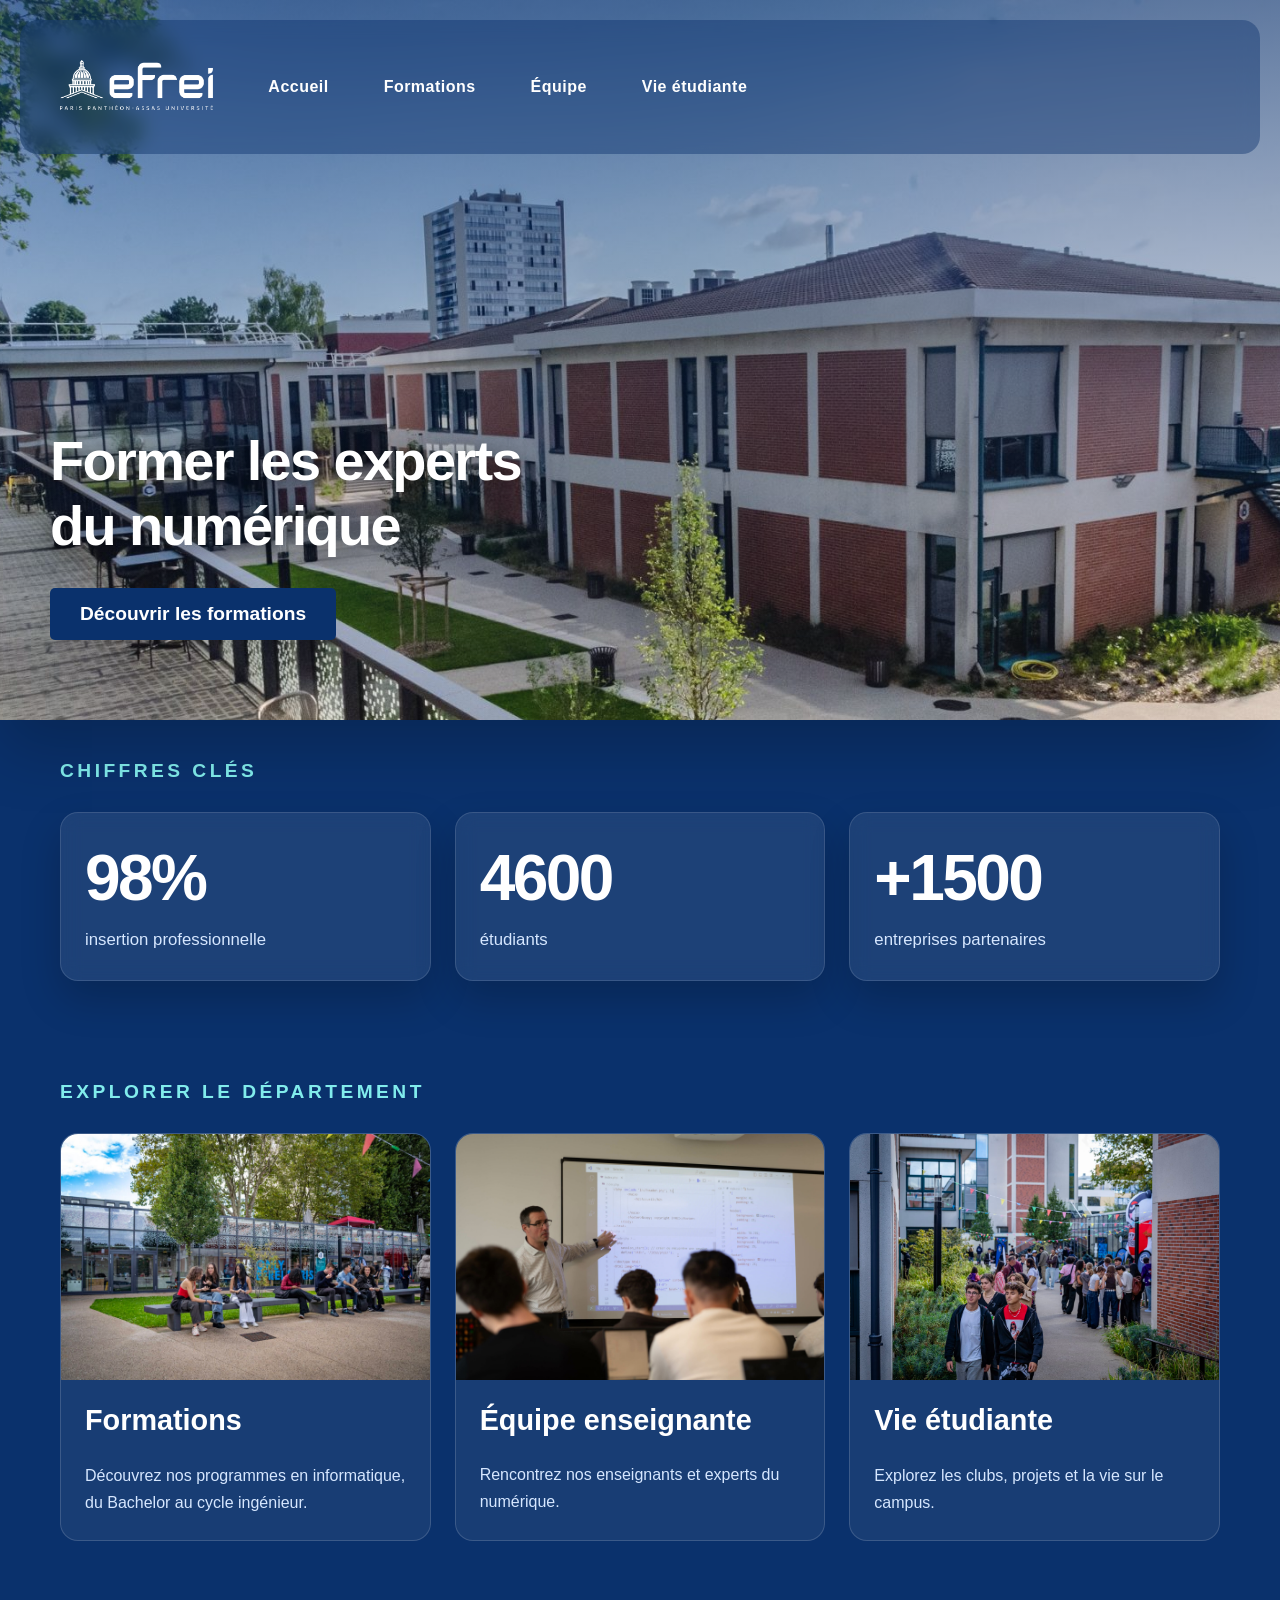
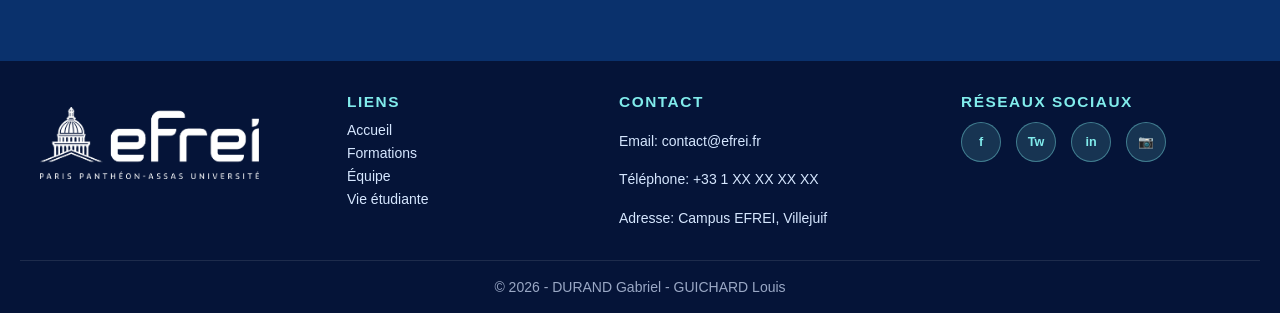
==== html/accueil.html @ b7d5bc5a "Update header" ====
<!DOCTYPE html>
<html lang="fr">
<head>
    <meta charset="UTF-8">
    <meta name="viewport" content="width=device-width, initial-scale=1.0">
    <title>Accueil</title>
    <link rel="stylesheet" href="../css/style.css">
</head>
<body class="accueil-page">
    <section class="hero-section">
        <header>
            <nav class="header-nav">
                <a class="logo-link" href="accueil.html">
                    <img src="../data/LOGO_EFREI-PRINT_EFREI-WEB.png" alt="Logo EFREI" class="logo">
                </a>
                <a href="accueil.html">Accueil</a>
                <a href="formations.html">Formations</a>
                <a href="equipe.html">Équipe</a>
                <a href="vie-etudiante.html">Vie étudiante</a>
            </nav>
        </header>

        <main>
            <h1>Former les experts du numérique</h1>
            <a href="formations.html" class="cta-button">Découvrir les formations</a>
        </main>
    </section>

    <section class="stats-section" id="chiffres-cles">
        <p class="section-subtitle">CHIFFRES CLÉS</p>
        <div class="stats-grid">
            <article class="stat-card">
                <h2>98%</h2>
                <p>insertion professionnelle</p>
            </article>
            <article class="stat-card">
                <h2>4600</h2>
                <p>étudiants</p>
            </article>
            <article class="stat-card">
                <h2>+1500</h2>
                <p>entreprises partenaires</p>
            </article>
        </div>
    </section>

    <section class="quick-section">
        <p class="section-subtitle">Explorer le département</p>
        <div class="quick-grid">
            <a class="quick-card" href="formations.html" data-overlay-text="Découvrir">
                <div class="quick-card-media">
                    <img src="../data/Efrei-formations.jpg" alt="Formations">
                </div>
                <div class="quick-card-overlay"></div>
                <div class="quick-card-content">
                    <h3>Formations</h3>
                    <p>Découvrez nos programmes en informatique, du Bachelor au cycle ingénieur.</p>
                </div>
            </a>
            <a class="quick-card" href="equipe.html" data-overlay-text="Voir l'équipe">
                <div class="quick-card-media">
                    <img src="../data/Efrei-equipe.jpg" alt="Équipe enseignante">
                </div>
                <div class="quick-card-overlay"></div>
                <div class="quick-card-content">
                    <h3>Équipe enseignante</h3>
                    <p>Rencontrez nos enseignants et experts du numérique.</p>
                </div>
            </a>
            <a class="quick-card" href="vie-etudiante.html" data-overlay-text="Explorer">
                <div class="quick-card-media">
                    <img src="../data/Efrei-vie-etudiante.jpg" alt="Vie étudiante">
                </div>
                <div class="quick-card-overlay"></div>
                <div class="quick-card-content">
                    <h3>Vie étudiante</h3>
                    <p>Explorez les clubs, projets et la vie sur le campus.</p>
                </div>
            </a>
        </div>
    </section>
    
    <footer>
        <div class="footer-content">
            <div class="footer-section">
                <img src="../data/LOGO_EFREI-PRINT_EFREI-WEB.png" alt="Logo EFREI" class="footer-logo">
            </div>
            <div class="footer-section">
                <h4>Liens</h4>
                <ul>
                    <li><a href="accueil.html">Accueil</a></li>
                    <li><a href="formations.html">Formations</a></li>
                    <li><a href="equipe.html">Équipe</a></li>
                    <li><a href="vie-etudiante.html">Vie étudiante</a></li>
                </ul>
            </div>
            <div class="footer-section">
                <h4>Contact</h4>
                <p>Email: contact@efrei.fr</p>
                <p>Téléphone: +33 1 XX XX XX XX</p>
                <p>Adresse: Campus EFREI, Villejuif</p>
            </div>
            <div class="footer-section">
                <h4>Réseaux sociaux</h4>
                <div class="social-links">
                    <a href="#" title="Facebook">f</a>
                    <a href="#" title="Twitter">Tw</a>
                    <a href="#" title="LinkedIn">in</a>
                    <a href="#" title="Instagram">📷</a>
                </div>
            </div>
        </div>
        <div class="footer-bottom">
            <p>&copy; 2026 - DURAND Gabriel - GUICHARD Louis</p>
        </div>
    </footer>
    <script src="../js/quickCards.js"></script>
</body>
</html>
---- css/style.css ----
*, *::before, *::after {
    box-sizing: border-box;
}
@import url('https://fonts.googleapis.com/css2?family=Poppins:wght@400;600;700&display=swap');

body {
    font-family: 'Poppins', Arial, sans-serif;
    margin: 0;
    padding: 0;
    background-color: #0A316C;
    min-height: 100vh;
    overflow-x: hidden;
}
.accueil-page .hero-section {
    padding-top: 120px;
}
.stats-section {
    padding: 40px 20px 60px;
    max-width: 1200px;
    margin: 0 auto;
    color: #ffffff;
}
.section-subtitle {
    margin: 0 0 30px;
    font-size: 1.2em;
    font-weight: 700;
    letter-spacing: 0.18em;
    color: #81ECEC;
    text-transform: uppercase;
}
.stats-grid {
    display: grid;
    grid-template-columns: repeat(auto-fit, minmax(220px, 1fr));
    gap: 24px;
}
.quick-section {
    padding: 40px 20px 60px;
    max-width: 1200px;
    margin: 0 auto;
    color: #ffffff;
}
.quick-grid {
    display: grid;
    grid-template-columns: repeat(auto-fit, minmax(220px, 1fr));
    gap: 24px;
}
.quick-card {
    display: flex;
    flex-direction: column;
    position: relative;
    background: rgba(255, 255, 255, 0.06);
    border: 1px solid rgba(255, 255, 255, 0.15);
    border-radius: 18px;
    padding: 0;
    text-decoration: none;
    color: #ffffff;
    overflow: hidden;
    transition: transform 0.3s ease, border-color 0.3s ease, background-color 0.3s ease;
}
.quick-card:hover {
    transform: translateY(-6px);
    border-color: rgba(129, 236, 236, 0.6);
    background: rgba(255, 255, 255, 0.12);
}
.quick-card-media {
    width: 100%;
    min-height: 210px;
    background: linear-gradient(145deg, rgba(129, 236, 236, 0.1), rgba(255, 255, 255, 0.04));
}
.quick-card img,
.quick-card-media img {
    width: 100%;
    height: 100%;
    display: block;
    object-fit: cover;
}
.quick-card-content {
    padding: 24px;
    display: flex;
    flex-direction: column;
    justify-content: space-between;
    min-height: 160px;
}
.quick-card h3 {
    margin: 0 0 10px;
    font-size: 1.8rem;
}
.quick-card p {
    margin: 0;
    color: #d6e7ff;
    font-size: 1em;
    line-height: 1.7;
}
.quick-card-overlay {
    position: absolute;
    top: 0;
    left: 0;
    right: 0;
    bottom: 0;
    background: rgba(10, 49, 108, 0.75);
    display: flex;
    align-items: center;
    justify-content: center;
    font-size: 1.8rem;
    font-weight: 700;
    color: #ffffff;
    opacity: 0;
    transition: opacity 0.3s ease;
    z-index: 5;
    pointer-events: none;
}
.quick-card-overlay.active {
    opacity: 1;
}
.stat-card {
    background: rgba(255, 255, 255, 0.08);
    border: 1px solid rgba(255, 255, 255, 0.12);
    border-radius: 18px;
    padding: 28px 24px;
    backdrop-filter: blur(10px);
    box-shadow: 0 18px 40px rgba(0, 0, 0, 0.2);
    transition: transform 0.3s ease, border-color 0.3s ease;
}
.stat-card:hover {
    transform: translateY(-6px);
    border-color: rgba(129, 236, 236, 0.6);
}
.stat-card h2 {
    margin: 0 0 12px;
    font-size: 4rem;
    color: #ffffff;
    letter-spacing: -0.04em;
    font-weight: 800;
}
.stat-card p {
    margin: 0;
    color: #d6e7ff;
    font-size: 1.05em;
    line-height: 1.5;
}
.hero-section {
    position: relative;
    display: flex;
    flex-direction: column;
    justify-content: space-between;
    min-height: 80vh;
    background: url('../data/Efrei-campus.jpg') no-repeat center/cover;
    background-attachment: fixed;
    padding: 30px 20px 40px;
    border-radius: 0;
    overflow: hidden;
    box-shadow: 0 30px 60px rgba(0, 0, 0, 0.2);
    margin: 0;
    width: 100%;
    max-width: 100%;
}
.hero-section::before {
    content: '';
    position: absolute;
    inset: 0;
    background: linear-gradient(180deg, rgba(10, 49, 108, 0.65) 0%, rgba(10, 49, 108, 0.35) 40%, rgba(255, 255, 255, 0.05) 100%);
    z-index: 0;
}
header,
main {
    position: relative;
    z-index: 1;
}
.accueil-page header,
.site-header {
    background: rgba(10, 49, 108, 0.42);
    border: none;
    backdrop-filter: blur(10px);
    color: #ffffff;
    padding: 20px 20px 20px 40px;
    text-align: center;
    position: absolute;
    top: 20px;
    left: 20px;
    right: 20px;
    width: auto;
    font-family: 'Poppins', sans-serif;
}
.accueil-page header {
    z-index: 20;
    border-radius: 18px;
    transition: background-color 0.3s ease, box-shadow 0.3s ease, width 0.3s ease, left 0.3s ease, right 0.3s ease, top 0.3s ease, border-radius 0.3s ease;
}
.accueil-page.is-scrolled header {
    position: fixed;
    top: 0;
    left: 0;
    right: 0;
    width: 100%;
    border-radius: 0;
    background: rgba(45, 45, 45, 0.78);
    box-shadow: 0 10px 30px rgba(0, 0, 0, 0.18);
}
.header-nav {
    display: flex;
    align-items: center;
    justify-content: flex-start;
    gap: 40px;
}
.logo {
    height: 50px;
    width: auto;
    filter: brightness(0) invert(1);
}
nav {
    margin: 20px 0;
}
nav a {
    margin-right: 15px;
    text-decoration: none;
    color: #ffffff;
    font-weight: 600;
    font-family: 'Poppins', sans-serif;
    letter-spacing: 0.03em;
}
nav a:hover {
    color: #81ECEC;
}
main {
    text-align: left;
    align-self: flex-start;
    padding: 40px 30px;
    background: transparent;
    border-radius: 0;
    box-shadow: none;
    margin-top: auto;
    max-width: 600px;
}
.campus-image {
    width: 100%;
    max-width: 800px;
    height: auto;
    border-radius: 10px;
    margin-bottom: 30px;
}
main h1 {
    font-size: 3.5em;
    color: #ffffff;
    margin-bottom: 30px;
    font-weight: 700;
    font-family: 'Poppins', sans-serif;
    letter-spacing: -0.03em;
    text-shadow: 0 4px 20px rgba(0,0,0,0.5);
}
.cta-button {
    display: inline-block;
    background-color: #0A316C;
    color: #ffffff;
    padding: 15px 30px;
    border: none;
    border-radius: 5px;
    font-size: 1.2em;
    font-weight: bold;
    font-family: 'Poppins', sans-serif;
    text-decoration: none;
    cursor: pointer;
    transition: background-color 0.3s;
}
.cta-button:hover {
    background-color: #062147;
}
footer {
    background-color: #051438;
    color: #ffffff;
    padding: 32px 20px 18px;
    margin-top: 60px;
    font-size: 14px;
}

.footer-content {
    display: grid;
    grid-template-columns: repeat(auto-fit, minmax(200px, 1fr));
    max-width: 1200px;
    margin: 0 auto 23px;
    gap: 28px;
}

.footer-section {
    display: flex;
    flex-direction: column;
}

.footer-section:first-child {
    margin-right: 60px;
}

.footer-section:nth-child(3) {
    margin-left: -35px;
}

.footer-section h4 {
    margin: 0 0 11px;
    font-size: 1.1em;
    font-weight: 700;
    color: #81ECEC;
    text-transform: uppercase;
    letter-spacing: 0.1em;
}

.footer-logo {
    height: 100px;
    width: auto;
    object-fit: contain;
    filter: brightness(0) invert(1);
    margin-bottom: 10px;
}

.footer-section ul {
    list-style: none;
    padding: 0;
    margin: 0;
}

.footer-section ul li {
    margin-bottom: 7px;
}

.footer-section ul li a {
    color: #d6e7ff;
    text-decoration: none;
    transition: color 0.3s ease;
}

.footer-section ul li a:hover {
    color: #81ECEC;
}

.footer-section p {
    margin: 8px 0;
    color: #d6e7ff;
    line-height: 1.6;
}

.social-links {
    display: flex;
    gap: 15px;
}

.social-links a {
    display: inline-flex;
    align-items: center;
    justify-content: center;
    width: 40px;
    height: 40px;
    background: rgba(129, 236, 236, 0.15);
    border: 1px solid rgba(129, 236, 236, 0.4);
    border-radius: 50%;
    color: #81ECEC;
    text-decoration: none;
    transition: background-color 0.3s ease, border-color 0.3s ease;
    font-weight: 600;
    font-size: 0.9em;
}

.social-links a:hover {
    background: rgba(129, 236, 236, 0.3);
    border-color: #81ECEC;
}

.footer-bottom {
    text-align: center;
    padding-top: 18px;
    border-top: 1px solid rgba(255, 255, 255, 0.1);
    color: #9aa8c5;
}

.footer-bottom p {
    margin: 0;
}
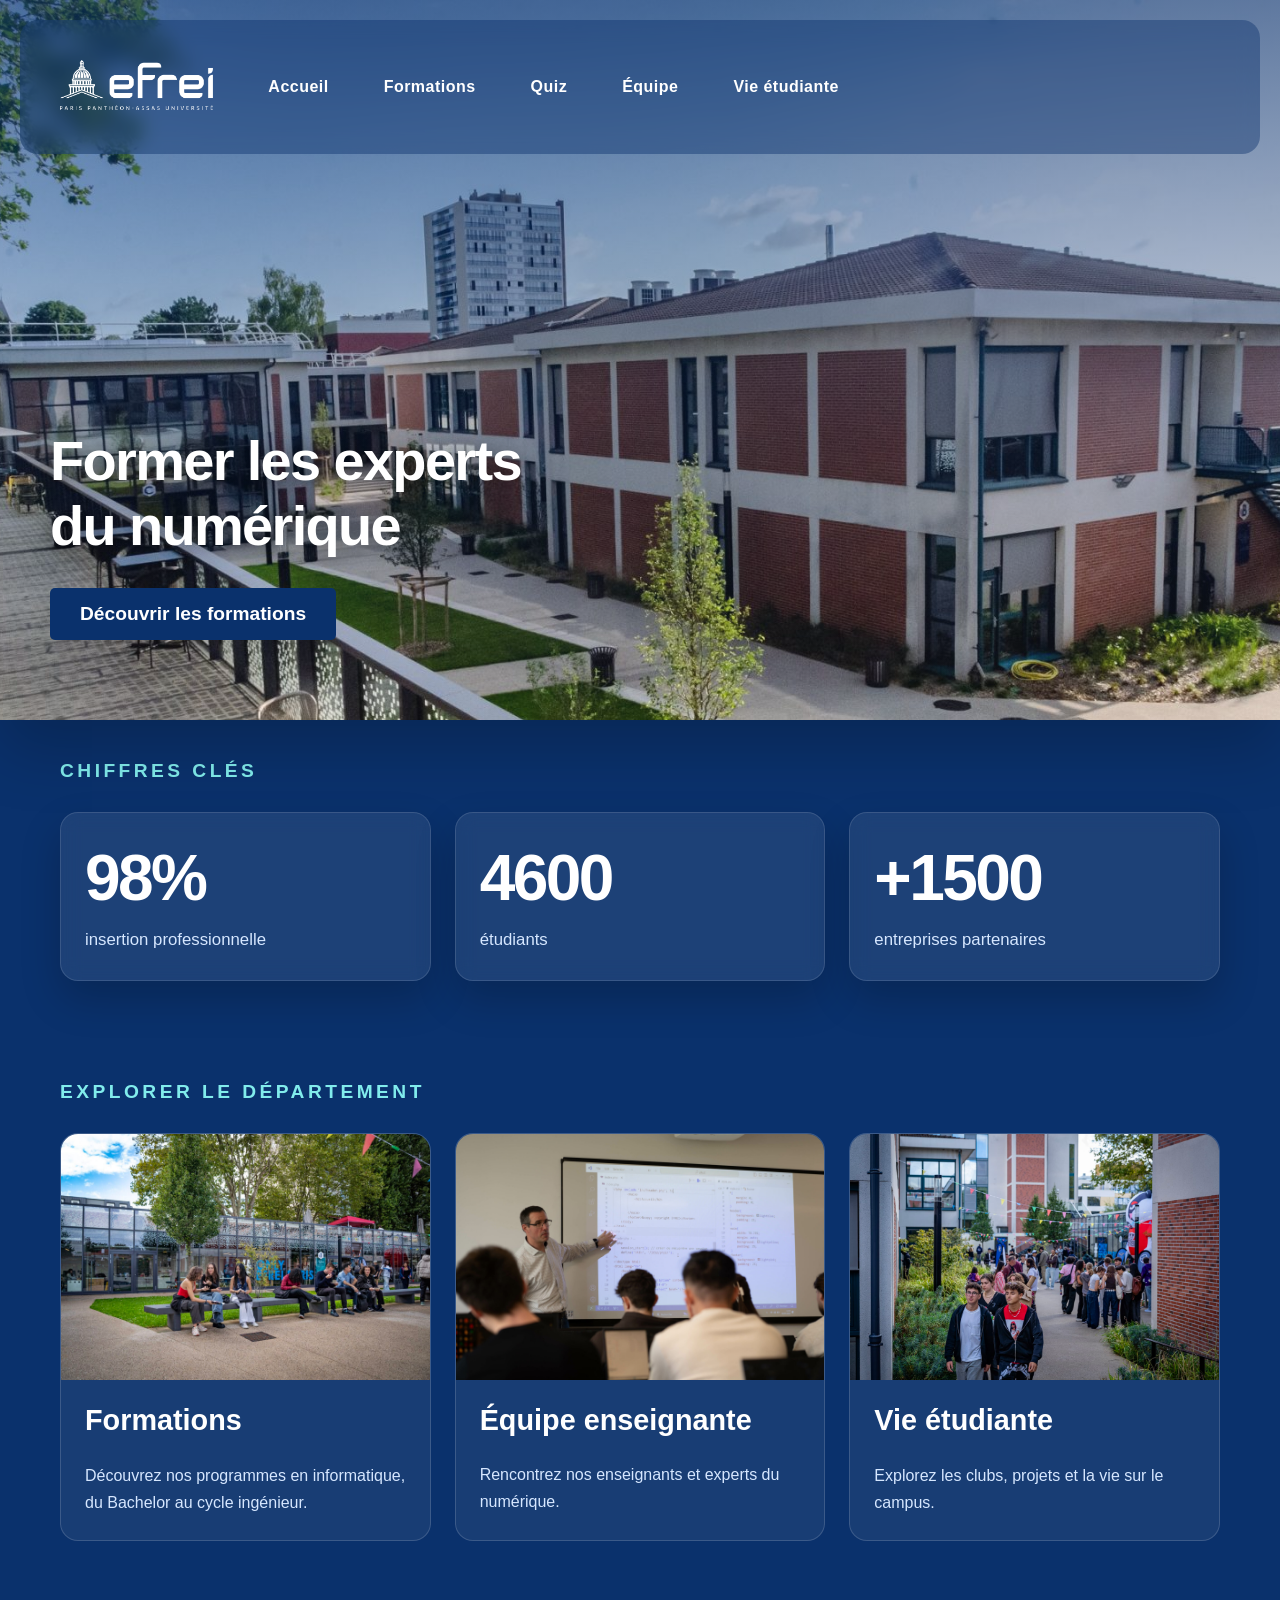
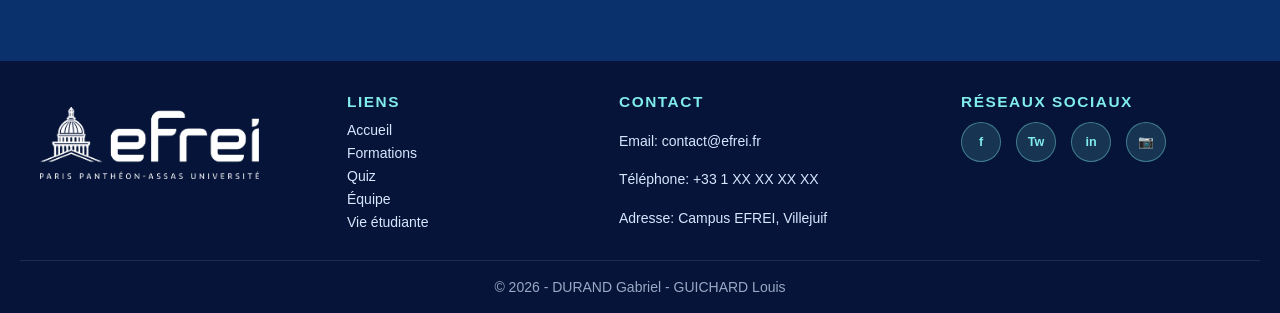
==== commit 70f5b78b: "Update quiz" ====
--- a/html/accueil.html
+++ b/html/accueil.html
@@ -15,6 +15,7 @@
                 </a>
                 <a href="accueil.html">Accueil</a>
                 <a href="formations.html">Formations</a>
+                <a href="quiz.html">Quiz</a>
                 <a href="equipe.html">Équipe</a>
                 <a href="vie-etudiante.html">Vie étudiante</a>
             </nav>
@@ -90,6 +91,7 @@
                 <ul>
                     <li><a href="accueil.html">Accueil</a></li>
                     <li><a href="formations.html">Formations</a></li>
+                    <li><a href="quiz.html">Quiz</a></li>
                     <li><a href="equipe.html">Équipe</a></li>
                     <li><a href="vie-etudiante.html">Vie étudiante</a></li>
                 </ul>
--- a/css/style.css
+++ b/css/style.css
@@ -371,4 +371,548 @@
 
 .footer-bottom p {
     margin: 0;
+}
+
+.formations-page .site-header {
+    position: fixed;
+    top: 0;
+    left: 0;
+    right: 0;
+    width: 100%;
+    border-radius: 0;
+    padding: 18px 22px;
+    background: rgba(45, 45, 45, 0.78);
+    box-shadow: 0 10px 30px rgba(0, 0, 0, 0.18);
+    z-index: 30;
+}
+
+.formations-content {
+    max-width: 1200px;
+    width: 100%;
+    margin: 0 auto;
+    padding: 140px 20px 20px;
+    align-self: auto;
+    margin-top: 0;
+}
+
+.formations-hero {
+    background: linear-gradient(145deg, rgba(129, 236, 236, 0.12), rgba(255, 255, 255, 0.04));
+    border: 1px solid rgba(255, 255, 255, 0.18);
+    border-radius: 20px;
+    padding: 34px 28px;
+    color: #ffffff;
+    backdrop-filter: blur(8px);
+    box-shadow: 0 20px 45px rgba(0, 0, 0, 0.2);
+}
+
+.formations-hero h1 {
+    margin: 0 0 14px;
+    font-size: 3rem;
+    line-height: 1.15;
+}
+
+.formations-hero p {
+    margin: 0;
+    color: #d6e7ff;
+    font-size: 1.1rem;
+    line-height: 1.7;
+    max-width: 800px;
+}
+
+.formations-block {
+    position: relative;
+    color: #ffffff;
+    margin-top: 34px;
+    padding-top: 12px;
+}
+
+.with-separator::before {
+    content: '';
+    position: absolute;
+    top: -12px;
+    left: 0;
+    width: 100%;
+    height: 1px;
+    background: linear-gradient(90deg, rgba(129, 236, 236, 0), rgba(129, 236, 236, 0.8), rgba(129, 236, 236, 0));
+}
+
+.formations-block h2 {
+    margin: 0 0 12px;
+    font-size: 2rem;
+    letter-spacing: -0.01em;
+}
+
+.formations-block p {
+    margin: 0;
+    color: #d6e7ff;
+    font-size: 1.05rem;
+    line-height: 1.7;
+    max-width: 900px;
+}
+
+.formations-grid {
+    margin-top: 20px;
+    display: grid;
+    grid-template-columns: repeat(auto-fit, minmax(290px, 1fr));
+    gap: 22px;
+}
+
+.formation-card {
+    display: flex;
+    flex-direction: column;
+    background: rgba(255, 255, 255, 0.06);
+    border: 1px solid rgba(255, 255, 255, 0.14);
+    border-radius: 18px;
+    overflow: hidden;
+    transition: transform 0.25s ease, border-color 0.25s ease, background-color 0.25s ease;
+}
+
+.formation-card:hover {
+    transform: translateY(-5px);
+    border-color: rgba(129, 236, 236, 0.7);
+    background: rgba(255, 255, 255, 0.1);
+}
+
+.formation-card-media {
+    min-height: 170px;
+    display: flex;
+    align-items: center;
+    justify-content: center;
+    color: rgba(255, 255, 255, 0.82);
+    font-weight: 600;
+    letter-spacing: 0.08em;
+    text-transform: uppercase;
+    font-size: 0.82rem;
+    background:
+        linear-gradient(145deg, rgba(129, 236, 236, 0.24), rgba(10, 49, 108, 0.35)),
+        repeating-linear-gradient(
+            -45deg,
+            rgba(255, 255, 255, 0.12) 0,
+            rgba(255, 255, 255, 0.12) 10px,
+            rgba(255, 255, 255, 0.03) 10px,
+            rgba(255, 255, 255, 0.03) 20px
+        );
+    border-bottom: 1px solid rgba(255, 255, 255, 0.16);
+}
+
+.formation-card-body {
+    padding: 22px;
+}
+
+.formation-card-body h3 {
+    margin: 0 0 12px;
+    font-size: 1.45rem;
+}
+
+.formation-card-body p {
+    margin: 0;
+    color: #d6e7ff;
+    line-height: 1.6;
+}
+
+.formation-label {
+    margin-top: 14px;
+    margin-bottom: 6px;
+    color: #81ECEC;
+    font-size: 0.85rem;
+    font-weight: 700;
+    text-transform: uppercase;
+    letter-spacing: 0.08em;
+}
+
+.formation-card ul {
+    margin: 0;
+    padding-left: 20px;
+    color: #ffffff;
+    line-height: 1.7;
+}
+
+.formation-link {
+    display: inline-block;
+    margin-top: 18px;
+    text-decoration: none;
+    color: #0A316C;
+    background: #81ECEC;
+    border-radius: 999px;
+    padding: 10px 16px;
+    font-size: 0.92rem;
+    font-weight: 700;
+    transition: transform 0.2s ease, background-color 0.2s ease;
+}
+
+.formation-link:hover {
+    transform: translateY(-2px);
+    background: #a2f6f6;
+}
+
+.pill-list {
+    margin: 16px 0 0;
+    padding: 0;
+    list-style: none;
+    display: flex;
+    flex-wrap: wrap;
+    gap: 10px;
+}
+
+.pill-list li {
+    border: 1px solid rgba(129, 236, 236, 0.5);
+    border-radius: 999px;
+    padding: 9px 14px;
+    color: #ffffff;
+    background: rgba(129, 236, 236, 0.12);
+    font-size: 0.95rem;
+    font-weight: 600;
+}
+
+.formations-cta {
+    display: flex;
+    flex-wrap: wrap;
+    gap: 12px;
+    margin-top: 38px;
+}
+
+.formations-cta .cta-button {
+    border-radius: 999px;
+    padding: 13px 22px;
+    background-color: #81ECEC;
+    color: #0A316C;
+    font-size: 1rem;
+}
+
+.formations-cta .cta-button:hover {
+    background-color: #a2f6f6;
+}
+
+.formations-cta .cta-button.ghost {
+    background: transparent;
+    color: #ffffff;
+    border: 1px solid rgba(255, 255, 255, 0.5);
+}
+
+.formations-cta .cta-button.ghost:hover {
+    background: rgba(255, 255, 255, 0.16);
+}
+
+@media (max-width: 900px) {
+    .formations-page .site-header {
+        padding: 14px 16px;
+    }
+
+    .formations-page .header-nav {
+        gap: 16px;
+        flex-wrap: wrap;
+        justify-content: center;
+    }
+
+    .formations-content {
+        padding-top: 165px;
+    }
+
+    .formations-hero h1 {
+        font-size: 2.3rem;
+    }
+}
+
+@media (max-width: 600px) {
+    .formations-content {
+        padding: 190px 14px 12px;
+    }
+
+    .formations-hero {
+        padding: 24px 18px;
+    }
+
+    .formations-hero h1 {
+        font-size: 2rem;
+    }
+
+    .formations-block h2 {
+        font-size: 1.6rem;
+    }
+
+    .formation-card-body {
+        padding: 18px;
+    }
+
+    .formations-cta {
+        flex-direction: column;
+        align-items: stretch;
+    }
+
+    .formations-cta .cta-button {
+        text-align: center;
+        width: 100%;
+    }
+}
+
+.quiz-page .site-header {
+    position: fixed;
+    top: 0;
+    left: 0;
+    right: 0;
+    width: 100%;
+    border-radius: 0;
+    padding: 18px 22px;
+    background: rgba(45, 45, 45, 0.78);
+    box-shadow: 0 10px 30px rgba(0, 0, 0, 0.18);
+    z-index: 30;
+}
+
+.quiz-content {
+    max-width: 1100px;
+    width: 100%;
+    margin: 0 auto;
+    padding: 140px 20px 20px;
+    align-self: auto;
+    margin-top: 0;
+}
+
+.quiz-hero {
+    background: linear-gradient(145deg, rgba(129, 236, 236, 0.12), rgba(255, 255, 255, 0.04));
+    border: 1px solid rgba(255, 255, 255, 0.18);
+    border-radius: 20px;
+    padding: 34px 28px;
+    color: #ffffff;
+    backdrop-filter: blur(8px);
+    box-shadow: 0 20px 45px rgba(0, 0, 0, 0.2);
+}
+
+.quiz-hero h1 {
+    margin: 0 0 14px;
+    font-size: 2.6rem;
+    line-height: 1.15;
+    white-space: nowrap;
+}
+
+.quiz-hero p {
+    margin: 0;
+    color: #d6e7ff;
+    font-size: 1.1rem;
+    line-height: 1.7;
+    max-width: 850px;
+}
+
+.quiz-panel {
+    margin-top: 32px;
+    display: grid;
+    gap: 22px;
+}
+
+.quiz-topbar,
+.quiz-card,
+.quiz-result {
+    background: rgba(255, 255, 255, 0.06);
+    border: 1px solid rgba(255, 255, 255, 0.14);
+    border-radius: 18px;
+    backdrop-filter: blur(10px);
+    box-shadow: 0 18px 40px rgba(0, 0, 0, 0.18);
+}
+
+.quiz-topbar {
+    display: flex;
+    align-items: end;
+    justify-content: space-between;
+    gap: 20px;
+    padding: 20px 22px;
+}
+
+.quiz-kicker {
+    margin: 0 0 10px;
+    color: #81ECEC;
+    font-size: 0.85rem;
+    font-weight: 700;
+    text-transform: uppercase;
+    letter-spacing: 0.08em;
+}
+
+.quiz-progress {
+    width: min(520px, 100%);
+    height: 12px;
+    border-radius: 999px;
+    background: rgba(255, 255, 255, 0.1);
+    overflow: hidden;
+}
+
+.quiz-progress-bar {
+    width: 0;
+    height: 100%;
+    border-radius: inherit;
+    background: linear-gradient(90deg, #81ECEC, #a2f6f6);
+    transition: width 0.3s ease;
+}
+
+.quiz-counter {
+    margin: 0;
+    color: #d6e7ff;
+    font-weight: 600;
+    white-space: nowrap;
+}
+
+.quiz-card,
+.quiz-result {
+    padding: 26px 24px;
+    color: #ffffff;
+}
+
+.quiz-card h2,
+.quiz-result h2 {
+    margin: 0 0 10px;
+    font-size: 2rem;
+}
+
+.quiz-help,
+.quiz-result p {
+    margin: 0;
+    color: #d6e7ff;
+    line-height: 1.7;
+}
+
+.quiz-options {
+    display: grid;
+    gap: 12px;
+    margin-top: 22px;
+}
+
+.quiz-option {
+    width: 100%;
+    padding: 16px 18px;
+    border-radius: 14px;
+    border: 1px solid rgba(255, 255, 255, 0.16);
+    background: rgba(255, 255, 255, 0.05);
+    color: #ffffff;
+    text-align: left;
+    font: inherit;
+    cursor: pointer;
+    transition: transform 0.2s ease, border-color 0.2s ease, background-color 0.2s ease;
+}
+
+.quiz-option:hover {
+    transform: translateY(-2px);
+    border-color: rgba(129, 236, 236, 0.55);
+    background: rgba(129, 236, 236, 0.12);
+}
+
+.quiz-option.selected {
+    border-color: #81ECEC;
+    background: rgba(129, 236, 236, 0.18);
+    box-shadow: 0 0 0 1px rgba(129, 236, 236, 0.25) inset;
+}
+
+.quiz-actions {
+    display: flex;
+    flex-wrap: wrap;
+    gap: 12px;
+    margin-top: 24px;
+}
+
+.quiz-button {
+    display: inline-flex;
+    align-items: center;
+    justify-content: center;
+    border: 0;
+    border-radius: 999px;
+    padding: 13px 20px;
+    background-color: #81ECEC;
+    color: #0A316C;
+    font-size: 1rem;
+    font-weight: 700;
+    text-decoration: none;
+    cursor: pointer;
+    transition: transform 0.2s ease, background-color 0.2s ease, opacity 0.2s ease;
+}
+
+.quiz-button:hover {
+    transform: translateY(-2px);
+    background-color: #a2f6f6;
+}
+
+.quiz-button:disabled {
+    cursor: not-allowed;
+    opacity: 0.55;
+    transform: none;
+}
+
+.quiz-button.ghost {
+    background: transparent;
+    color: #ffffff;
+    border: 1px solid rgba(255, 255, 255, 0.5);
+}
+
+.quiz-button.ghost:hover {
+    background: rgba(255, 255, 255, 0.16);
+}
+
+.quiz-result-label {
+    margin: 0 0 10px;
+    color: #81ECEC;
+    font-size: 0.85rem;
+    font-weight: 700;
+    text-transform: uppercase;
+    letter-spacing: 0.08em;
+}
+
+.quiz-result ul {
+    margin: 18px 0 0;
+    padding-left: 20px;
+    color: #ffffff;
+    line-height: 1.8;
+}
+
+@media (max-width: 900px) {
+    .quiz-page .site-header {
+        padding: 14px 16px;
+    }
+
+    .quiz-page .header-nav {
+        gap: 16px;
+        flex-wrap: wrap;
+        justify-content: center;
+    }
+
+    .quiz-content {
+        padding-top: 165px;
+    }
+
+    .quiz-hero h1 {
+        font-size: 2.3rem;
+    }
+
+    .quiz-topbar {
+        align-items: start;
+        flex-direction: column;
+    }
+}
+
+@media (max-width: 600px) {
+    .quiz-content {
+        padding: 190px 14px 12px;
+    }
+
+    .quiz-hero {
+        padding: 24px 18px;
+    }
+
+    .quiz-hero h1 {
+        font-size: 2rem;
+    }
+
+    .quiz-card,
+    .quiz-result,
+    .quiz-topbar {
+        padding: 18px;
+    }
+
+    .quiz-card h2,
+    .quiz-result h2 {
+        font-size: 1.6rem;
+    }
+
+    .quiz-actions {
+        flex-direction: column;
+        align-items: stretch;
+    }
+
+    .quiz-button {
+        width: 100%;
+    }
 }
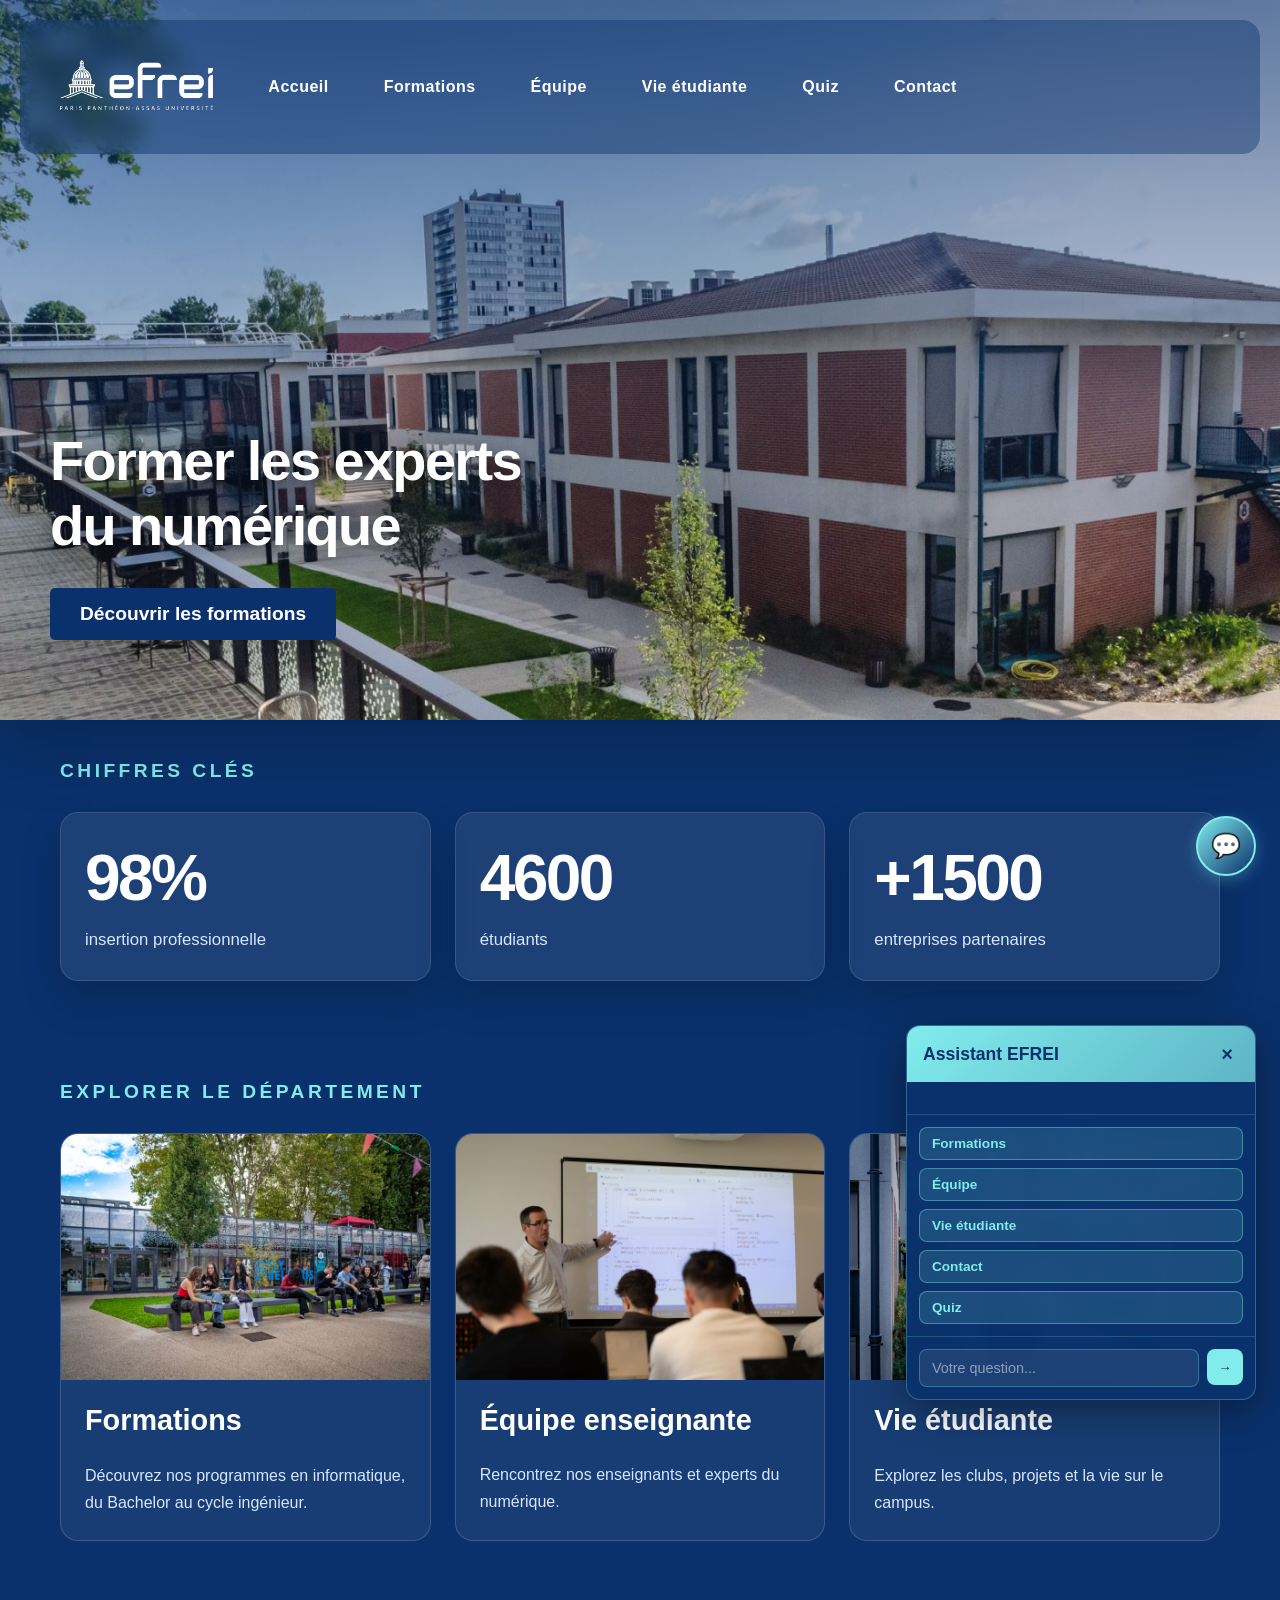
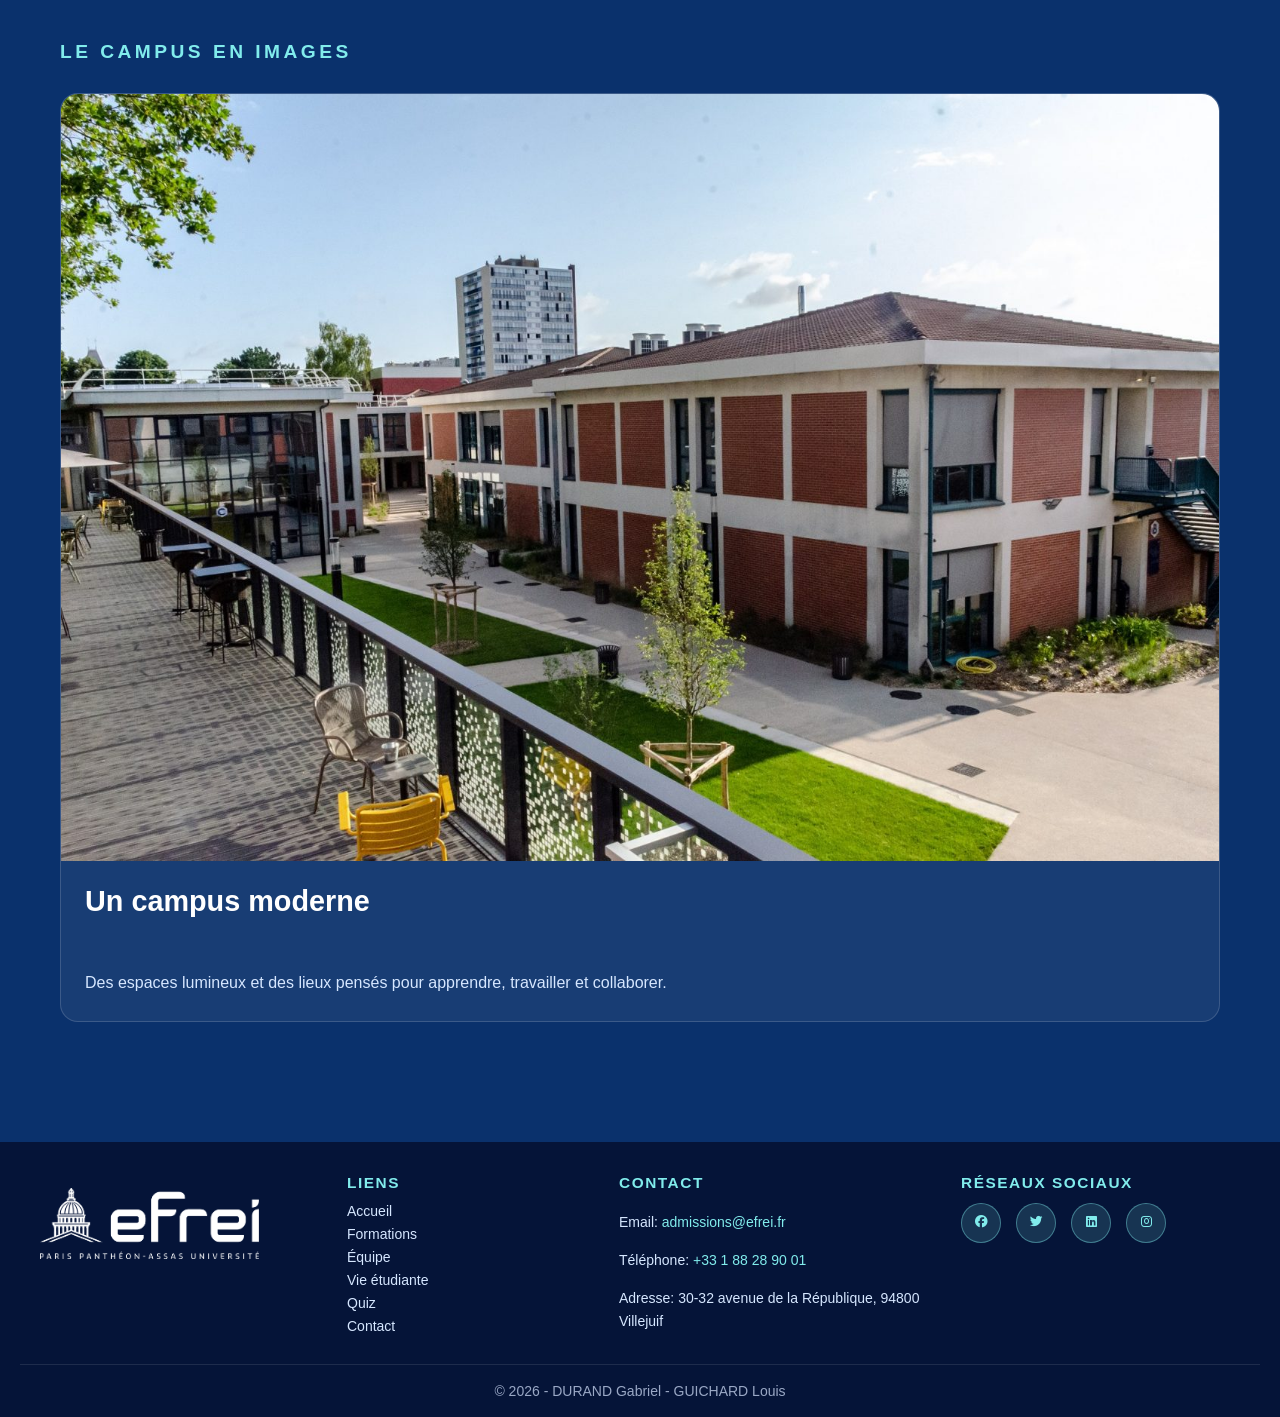
==== commit 565417fe: "Quasi fini" ====
--- a/html/accueil.html
+++ b/html/accueil.html
@@ -5,6 +5,7 @@
     <meta name="viewport" content="width=device-width, initial-scale=1.0">
     <title>Accueil</title>
     <link rel="stylesheet" href="../css/style.css">
+    <link rel="stylesheet" href="https://cdnjs.cloudflare.com/ajax/libs/font-awesome/6.5.0/css/all.min.css">
 </head>
 <body class="accueil-page">
     <section class="hero-section">
@@ -15,9 +16,10 @@
                 </a>
                 <a href="accueil.html">Accueil</a>
                 <a href="formations.html">Formations</a>
-                <a href="quiz.html">Quiz</a>
                 <a href="equipe.html">Équipe</a>
                 <a href="vie-etudiante.html">Vie étudiante</a>
+                <a href="quiz.html">Quiz</a>
+                <a href="contact.html">Contact</a>
             </nav>
         </header>
 
@@ -80,6 +82,21 @@
             </a>
         </div>
     </section>
+
+    <section class="quick-section">
+        <p class="section-subtitle">Le campus en images</p>
+        <div class="quick-grid">
+            <article class="quick-card">
+                <div class="quick-card-media">
+                    <img src="../data/Efrei-campus.jpg" alt="Campus EFREI">
+                </div>
+                <div class="quick-card-content">
+                    <h3>Un campus moderne</h3>
+                    <p>Des espaces lumineux et des lieux pensés pour apprendre, travailler et collaborer.</p>
+                </div>
+            </article>
+        </div>
+    </section>
     
     <footer>
         <div class="footer-content">
@@ -91,24 +108,25 @@
                 <ul>
                     <li><a href="accueil.html">Accueil</a></li>
                     <li><a href="formations.html">Formations</a></li>
-                    <li><a href="quiz.html">Quiz</a></li>
                     <li><a href="equipe.html">Équipe</a></li>
                     <li><a href="vie-etudiante.html">Vie étudiante</a></li>
+                    <li><a href="quiz.html">Quiz</a></li>
+                    <li><a href="contact.html">Contact</a></li>
                 </ul>
             </div>
             <div class="footer-section">
                 <h4>Contact</h4>
-                <p>Email: contact@efrei.fr</p>
-                <p>Téléphone: +33 1 XX XX XX XX</p>
-                <p>Adresse: Campus EFREI, Villejuif</p>
+                <p>Email: <a href="mailto:admissions@efrei.fr">admissions@efrei.fr</a></p>
+                <p>Téléphone: <a href="tel:+33188289001">+33 1 88 28 90 01</a></p>
+                <p>Adresse: 30-32 avenue de la République, 94800 Villejuif</p>
             </div>
             <div class="footer-section">
                 <h4>Réseaux sociaux</h4>
                 <div class="social-links">
-                    <a href="#" title="Facebook">f</a>
-                    <a href="#" title="Twitter">Tw</a>
-                    <a href="#" title="LinkedIn">in</a>
-                    <a href="#" title="Instagram">📷</a>
+                    <a href="https://www.facebook.com/EfreiParis" target="_blank"><i class="fab fa-facebook"></i></a>
+                    <a href="https://twitter.com/efrei_paris" target="_blank"><i class="fab fa-twitter"></i></a>
+                    <a href="https://www.linkedin.com/school/efrei/" target="_blank"><i class="fab fa-linkedin"></i></a>
+                    <a href="https://www.instagram.com/efrei_paris/" target="_blank"><i class="fab fa-instagram"></i></a>
                 </div>
             </div>
         </div>
@@ -116,6 +134,29 @@
             <p>&copy; 2026 - DURAND Gabriel - GUICHARD Louis</p>
         </div>
     </footer>
+
+    <!-- Chatbot -->
+    <button id="chatbot-bubble" title="Assistant EFREI">💬</button>
+    <div id="chatbot-container">
+        <div class="chatbot-header">
+            <h3>Assistant EFREI</h3>
+            <button id="chatbot-close">&times;</button>
+        </div>
+        <div id="chatbot-messages"></div>
+        <div class="chatbot-quick-buttons">
+            <button class="chatbot-quick-btn" data-question="Parlez-moi des formations">Formations</button>
+            <button class="chatbot-quick-btn" data-question="Qui sont les enseignants ?">Équipe</button>
+            <button class="chatbot-quick-btn" data-question="Quelle est la vie étudiante ?">Vie étudiante</button>
+            <button class="chatbot-quick-btn" data-question="Comment vous contacter ?">Contact</button>
+            <button class="chatbot-quick-btn" data-question="Y a-t-il un quiz ?">Quiz</button>
+        </div>
+        <form id="chatbot-form">
+            <input type="text" id="chatbot-input" placeholder="Votre question..." required>
+            <button type="submit" class="chatbot-send-btn">→</button>
+        </form>
+    </div>
+
     <script src="../js/quickCards.js"></script>
+    <script src="../js/chatbot.js"></script>
 </body>
 </html>
--- a/css/style.css
+++ b/css/style.css
@@ -373,7 +373,11 @@
     margin: 0;
 }
 
-.formations-page .site-header {
+.formations-page .site-header,
+.quiz-page .site-header,
+.contact-page .site-header,
+.team-page .site-header,
+.student-life-page .site-header {
     position: fixed;
     top: 0;
     left: 0;
@@ -495,6 +499,20 @@
     border-bottom: 1px solid rgba(255, 255, 255, 0.16);
 }
 
+.formation-card-media img {
+    width: 100%;
+    height: 100%;
+    display: block;
+    object-fit: cover;
+}
+
+.team-card-media img {
+    width: 100%;
+    height: 100%;
+    display: block;
+    object-fit: cover;
+}
+
 .formation-card-body {
     padding: 22px;
 }
@@ -594,11 +612,19 @@
 }
 
 @media (max-width: 900px) {
-    .formations-page .site-header {
+    .formations-page .site-header,
+    .quiz-page .site-header,
+    .contact-page .site-header,
+    .team-page .site-header,
+    .student-life-page .site-header {
         padding: 14px 16px;
     }
 
-    .formations-page .header-nav {
+    .formations-page .header-nav,
+    .quiz-page .header-nav,
+    .contact-page .header-nav,
+    .team-page .header-nav,
+    .student-life-page .header-nav {
         gap: 16px;
         flex-wrap: wrap;
         justify-content: center;
@@ -643,19 +669,6 @@
         text-align: center;
         width: 100%;
     }
-}
-
-.quiz-page .site-header {
-    position: fixed;
-    top: 0;
-    left: 0;
-    right: 0;
-    width: 100%;
-    border-radius: 0;
-    padding: 18px 22px;
-    background: rgba(45, 45, 45, 0.78);
-    box-shadow: 0 10px 30px rgba(0, 0, 0, 0.18);
-    z-index: 30;
 }
 
 .quiz-content {
@@ -915,4 +928,782 @@
     .quiz-button {
         width: 100%;
     }
-}+}
+
+/* ======================== CONTACT PAGE ======================== */
+.contact-content,
+.team-content,
+.student-life-content {
+    max-width: 1200px;
+    width: 100%;
+    margin: 0 auto;
+    padding: 140px 20px 20px;
+    align-self: auto;
+    margin-top: 0;
+    color: #ffffff;
+}
+
+.contact-hero,
+.team-hero,
+.student-hero {
+    background: linear-gradient(145deg, rgba(129, 236, 236, 0.12), rgba(255, 255, 255, 0.04));
+    border: 1px solid rgba(255, 255, 255, 0.18);
+    border-radius: 20px;
+    padding: 34px 28px;
+    color: #ffffff;
+    backdrop-filter: blur(8px);
+    box-shadow: 0 20px 45px rgba(0, 0, 0, 0.2);
+    margin-bottom: 40px;
+}
+
+.contact-hero h1,
+.team-hero h1,
+.student-hero h1 {
+    margin: 0 0 14px;
+    font-size: 2.8rem;
+    line-height: 1.15;
+}
+
+.contact-hero p,
+.team-hero p,
+.student-hero p {
+    margin: 0;
+    color: #d6e7ff;
+    font-size: 1.1rem;
+    line-height: 1.7;
+    max-width: 900px;
+}
+
+/* Contact Form */
+.contact-container {
+    display: grid;
+    grid-template-columns: 1fr 1fr;
+    gap: 40px;
+    margin-bottom: 50px;
+}
+
+.contact-form-section h2,
+.contact-info-section h2 {
+    font-size: 1.8rem;
+    margin: 0 0 24px;
+    color: #ffffff;
+}
+
+.contact-form {
+    display: flex;
+    flex-direction: column;
+    gap: 20px;
+}
+
+.form-group {
+    display: flex;
+    flex-direction: column;
+}
+
+.form-group label {
+    margin-bottom: 8px;
+    color: #81ECEC;
+    font-weight: 600;
+    font-size: 0.95rem;
+}
+
+.form-group input,
+.form-group textarea {
+    background: rgba(255, 255, 255, 0.06);
+    border: 1px solid rgba(255, 255, 255, 0.18);
+    border-radius: 10px;
+    padding: 12px 16px;
+    color: #ffffff;
+    font-family: 'Poppins', sans-serif;
+    font-size: 1rem;
+    transition: border-color 0.3s ease, background-color 0.3s ease;
+}
+
+.form-group input:focus,
+.form-group textarea:focus {
+    outline: none;
+    border-color: #81ECEC;
+    background: rgba(255, 255, 255, 0.1);
+}
+
+.form-group textarea {
+    resize: vertical;
+    min-height: 120px;
+}
+
+.contact-form .cta-button {
+    background: #81ECEC;
+    color: #0A316C;
+    padding: 14px 24px;
+    border-radius: 10px;
+    font-weight: 700;
+    cursor: pointer;
+    border: none;
+    transition: transform 0.2s ease, background-color 0.2s ease;
+}
+
+.contact-form .cta-button:hover {
+    background: #a2f6f6;
+    transform: translateY(-2px);
+}
+
+.success-message {
+    color: #81ECEC;
+    font-weight: 600;
+    padding: 12px 16px;
+    background: rgba(129, 236, 236, 0.12);
+    border-left: 3px solid #81ECEC;
+    border-radius: 4px;
+    margin: 0;
+}
+
+/* Contact Info Section */
+.contact-info-section {
+    display: grid;
+    grid-template-columns: 1fr;
+    gap: 32px;
+}
+
+/* Contact Info Cards */
+.contact-info-card,
+.facility-card,
+.value-card,
+.project-card,
+.event-card,
+.club-category {
+    background: rgba(255, 255, 255, 0.06);
+    border: 1px solid rgba(255, 255, 255, 0.14);
+    border-radius: 14px;
+    padding: 24px;
+    transition: transform 0.3s ease, border-color 0.3s ease;
+    display: flex;
+    flex-direction: column;
+}
+
+.contact-info-card:hover,
+.facility-card:hover,
+.value-card:hover,
+.project-card:hover,
+.event-card:hover {
+    transform: translateY(-4px);
+    border-color: rgba(129, 236, 236, 0.6);
+}
+
+.contact-info-card h3,
+.facility-card h3,
+.value-card h3,
+.project-card h3,
+.event-card h3 {
+    margin: 0 0 12px;
+    color: #81ECEC;
+    font-size: 1.3rem;
+}
+
+.contact-info-card p,
+.facility-card p,
+.value-card p,
+.project-card p,
+.event-card p {
+    margin: 0;
+    color: #d6e7ff;
+    line-height: 1.6;
+}
+
+.contact-info-card a,
+.footer-section a {
+    color: #81ECEC;
+    text-decoration: none;
+    transition: color 0.3s ease;
+}
+
+.contact-info-card a:hover,
+.footer-section a:hover {
+    color: #a2f6f6;
+}
+
+.about-section {
+    background: linear-gradient(145deg, rgba(129, 236, 236, 0.08), rgba(255, 255, 255, 0.02));
+    border: 1px solid rgba(255, 255, 255, 0.12);
+    border-radius: 14px;
+    padding: 32px;
+    color: #ffffff;
+}
+
+.about-section h2 {
+    margin: 0 0 16px;
+    font-size: 1.6rem;
+    color: #81ECEC;
+}
+
+.about-section p {
+    margin: 12px 0;
+    color: #d6e7ff;
+    line-height: 1.7;
+}
+
+/* ======================== TEAM PAGE ======================== */
+.team-section,
+.student-section {
+    margin-bottom: 50px;
+}
+
+.team-section h2,
+.student-section h2 {
+    font-size: 2rem;
+    margin: 0 0 12px;
+    color: #ffffff;
+}
+
+.team-section > p,
+.student-section > p {
+    color: #d6e7ff;
+    font-size: 1.05rem;
+    line-height: 1.7;
+    margin-bottom: 30px;
+    max-width: 900px;
+}
+
+.team-grid {
+    display: grid;
+    grid-template-columns: repeat(auto-fit, minmax(300px, 1fr));
+    gap: 24px;
+    margin-top: 24px;
+}
+
+.team-card {
+    display: flex;
+    flex-direction: column;
+    background: rgba(255, 255, 255, 0.06);
+    border: 1px solid rgba(255, 255, 255, 0.14);
+    border-radius: 14px;
+    overflow: hidden;
+    transition: transform 0.3s ease, border-color 0.3s ease;
+}
+
+.team-card:hover {
+    transform: translateY(-6px);
+    border-color: rgba(129, 236, 236, 0.7);
+}
+
+.team-card-media {
+    width: 100%;
+    height: 180px;
+    background: linear-gradient(135deg, rgba(129, 236, 236, 0.2), rgba(10, 49, 108, 0.3));
+    display: flex;
+    align-items: center;
+    justify-content: center;
+    border-bottom: 1px solid rgba(255, 255, 255, 0.12);
+}
+
+.placeholder-avatar {
+    width: 100px;
+    height: 100px;
+    border-radius: 50%;
+    background: linear-gradient(135deg, #81ECEC, #0A316C);
+    display: flex;
+    align-items: center;
+    justify-content: center;
+    font-size: 2rem;
+    font-weight: 700;
+    color: #ffffff;
+}
+
+.team-card-body {
+    padding: 20px;
+    flex: 1;
+}
+
+.team-card h3 {
+    margin: 0 0 8px;
+    font-size: 1.3rem;
+    color: #ffffff;
+}
+
+.team-role {
+    margin: 0 0 12px;
+    color: #81ECEC;
+    font-size: 0.9rem;
+    font-weight: 600;
+    text-transform: uppercase;
+    letter-spacing: 0.08em;
+}
+
+.team-description {
+    margin: 0 0 12px;
+    color: #d6e7ff;
+    font-size: 0.95rem;
+    line-height: 1.6;
+}
+
+.team-expertise {
+    margin: 12px 0 0;
+    padding: 12px;
+    background: rgba(129, 236, 236, 0.1);
+    border-left: 2px solid #81ECEC;
+    color: #d6e7ff;
+    font-size: 0.9rem;
+    border-radius: 4px;
+}
+
+.team-values {
+    margin-top: 50px;
+}
+
+.values-grid {
+    display: grid;
+    grid-template-columns: repeat(auto-fit, minmax(280px, 1fr));
+    gap: 24px;
+}
+
+/* ======================== STUDENT LIFE PAGE ======================== */
+.facilities-grid {
+    display: grid;
+    grid-template-columns: repeat(auto-fit, minmax(200px, 1fr));
+    gap: 16px;
+    margin-top: 24px;
+}
+
+.facility-icon,
+.project-icon {
+    font-size: 2.5rem;
+    margin-bottom: 12px;
+}
+
+.clubs-showcase {
+    display: grid;
+    grid-template-columns: repeat(auto-fit, minmax(280px, 1fr));
+    gap: 20px;
+    margin-top: 24px;
+}
+
+.club-category {
+    background: rgba(255, 255, 255, 0.06);
+    border: 1px solid rgba(255, 255, 255, 0.14);
+    border-radius: 14px;
+    padding: 24px;
+    transition: transform 0.3s ease, border-color 0.3s ease;
+}
+
+.club-category:hover {
+    transform: translateY(-4px);
+    border-color: rgba(129, 236, 236, 0.6);
+}
+
+.club-category h3 {
+    margin: 0 0 16px;
+    color: #81ECEC;
+    font-size: 1.25rem;
+}
+
+.club-category ul {
+    list-style: none;
+    padding: 0;
+    margin: 0;
+}
+
+.club-category li {
+    color: #d6e7ff;
+    padding: 8px 0;
+    border-bottom: 1px solid rgba(255, 255, 255, 0.08);
+    font-size: 0.95rem;
+}
+
+.club-category li:last-child {
+    border-bottom: none;
+}
+
+.projects-grid {
+    display: grid;
+    grid-template-columns: repeat(auto-fit, minmax(220px, 1fr));
+    gap: 16px;
+    margin-top: 24px;
+}
+
+.project-card {
+    background: rgba(255, 255, 255, 0.06);
+    border: 1px solid rgba(255, 255, 255, 0.14);
+    border-radius: 14px;
+    padding: 20px;
+    text-align: center;
+    transition: transform 0.3s ease, border-color 0.3s ease;
+}
+
+.project-card:hover {
+    transform: translateY(-4px);
+    border-color: rgba(129, 236, 236, 0.6);
+}
+
+.events-grid {
+    display: grid;
+    grid-template-columns: repeat(auto-fit, minmax(280px, 1fr));
+    gap: 16px;
+    margin-top: 24px;
+}
+
+.event-card {
+    background: rgba(255, 255, 255, 0.06);
+    border: 1px solid rgba(255, 255, 255, 0.14);
+    border-radius: 14px;
+    padding: 20px;
+    transition: transform 0.3s ease, border-color 0.3s ease;
+}
+
+.event-card:hover {
+    transform: translateY(-4px);
+    border-color: rgba(129, 236, 236, 0.6);
+}
+
+.student-cta {
+    text-align: center;
+    margin-top: 50px;
+    padding: 40px;
+    background: linear-gradient(145deg, rgba(129, 236, 236, 0.08), rgba(255, 255, 255, 0.02));
+    border: 1px solid rgba(255, 255, 255, 0.12);
+    border-radius: 14px;
+}
+
+.student-cta h2 {
+    font-size: 2rem;
+    margin: 0 0 12px;
+    color: #81ECEC;
+}
+
+.student-cta p {
+    color: #d6e7ff;
+    font-size: 1.1rem;
+    margin: 0 0 24px;
+}
+
+.student-cta .cta-button {
+    margin: 0 12px;
+    padding: 14px 24px;
+    border-radius: 999px;
+}
+
+.student-cta .cta-button:first-of-type {
+    background: #81ECEC;
+    color: #0A316C;
+}
+
+.student-cta .cta-button.ghost {
+    background: transparent;
+    color: #ffffff;
+    border: 1px solid rgba(255, 255, 255, 0.5);
+}
+
+/* ======================== RESPONSIVE ======================== */
+@media (max-width: 900px) {
+    .contact-content,
+    .team-content,
+    .student-life-content {
+        padding-top: 165px;
+    }
+
+    .contact-container {
+        grid-template-columns: 1fr;
+        gap: 30px;
+    }
+
+    .contact-hero h1,
+    .team-hero h1,
+    .student-hero h1 {
+        font-size: 2.3rem;
+    }
+}
+
+@media (max-width: 600px) {
+    .contact-content,
+    .team-content,
+    .student-life-content {
+        padding: 190px 14px 12px;
+    }
+
+    .contact-hero,
+    .team-hero,
+    .student-hero {
+        padding: 24px 18px;
+    }
+
+    .contact-hero h1,
+    .team-hero h1,
+    .student-hero h1 {
+        font-size: 2rem;
+    }
+
+    .team-grid {
+        grid-template-columns: 1fr;
+    }
+
+    .clubs-showcase {
+        grid-template-columns: 1fr;
+    }
+
+    .student-cta {
+        padding: 20px;
+    }
+
+    .student-cta .cta-button {
+        display: block;
+        width: 100%;
+        margin: 8px 0;
+    }
+}
+
+/* ======================== CHATBOT STYLES ======================== */
+#chatbot-bubble {
+    position: fixed;
+    bottom: 24px;
+    right: 24px;
+    width: 60px;
+    height: 60px;
+    border-radius: 50%;
+    background: linear-gradient(135deg, #81ECEC, #0A316C);
+    border: 2px solid #81ECEC;
+    color: #ffffff;
+    font-size: 24px;
+    cursor: pointer;
+    display: flex;
+    align-items: center;
+    justify-content: center;
+    box-shadow: 0 4px 16px rgba(129, 236, 236, 0.3);
+    transition: transform 0.3s ease, box-shadow 0.3s ease;
+    z-index: 999;
+}
+
+#chatbot-bubble:hover {
+    transform: scale(1.1);
+    box-shadow: 0 6px 24px rgba(129, 236, 236, 0.5);
+}
+
+#chatbot-container {
+    position: fixed;
+    bottom: -500px;
+    right: 24px;
+    width: 350px;
+    max-height: 500px;
+    background: rgba(10, 49, 108, 0.98);
+    border: 1px solid rgba(129, 236, 236, 0.3);
+    border-radius: 14px;
+    box-shadow: 0 10px 40px rgba(0, 0, 0, 0.4);
+    display: flex;
+    flex-direction: column;
+    overflow: hidden;
+    backdrop-filter: blur(10px);
+    transition: bottom 0.3s ease;
+    z-index: 999;
+}
+
+#chatbot-container.active {
+    bottom: 100px;
+}
+
+.chatbot-header {
+    background: linear-gradient(135deg, #81ECEC, rgba(129, 236, 236, 0.7));
+    padding: 16px;
+    color: #0A316C;
+    display: flex;
+    justify-content: space-between;
+    align-items: center;
+}
+
+.chatbot-header h3 {
+    margin: 0;
+    font-size: 1.1rem;
+    font-weight: 700;
+}
+
+#chatbot-close {
+    background: transparent;
+    border: none;
+    color: #0A316C;
+    font-size: 20px;
+    cursor: pointer;
+    padding: 0;
+    width: 24px;
+    height: 24px;
+    display: flex;
+    align-items: center;
+    justify-content: center;
+    font-weight: bold;
+    transition: transform 0.2s ease;
+}
+
+#chatbot-close:hover {
+    transform: scale(1.2);
+}
+
+#chatbot-messages {
+    flex: 1;
+    overflow-y: auto;
+    padding: 16px;
+    display: flex;
+    flex-direction: column;
+    gap: 12px;
+    color: #ffffff;
+}
+
+#chatbot-messages::-webkit-scrollbar {
+    width: 6px;
+}
+
+#chatbot-messages::-webkit-scrollbar-track {
+    background: rgba(255, 255, 255, 0.05);
+    border-radius: 3px;
+}
+
+#chatbot-messages::-webkit-scrollbar-thumb {
+    background: rgba(129, 236, 236, 0.3);
+    border-radius: 3px;
+}
+
+#chatbot-messages::-webkit-scrollbar-thumb:hover {
+    background: rgba(129, 236, 236, 0.5);
+}
+
+.chatbot-message {
+    padding: 10px 12px;
+    border-radius: 10px;
+    max-width: 85%;
+    word-wrap: break-word;
+    font-size: 0.95rem;
+    line-height: 1.4;
+}
+
+.user-message {
+    align-self: flex-end;
+    background: #81ECEC;
+    color: #0A316C;
+    font-weight: 600;
+}
+
+.bot-message {
+    align-self: flex-start;
+    background: rgba(255, 255, 255, 0.1);
+    color: #d6e7ff;
+    border: 1px solid rgba(129, 236, 236, 0.3);
+}
+
+.chatbot-quick-buttons {
+    padding: 12px;
+    display: flex;
+    flex-direction: column;
+    gap: 8px;
+    border-top: 1px solid rgba(129, 236, 236, 0.2);
+}
+
+.chatbot-quick-btn {
+    background: rgba(129, 236, 236, 0.15);
+    border: 1px solid rgba(129, 236, 236, 0.4);
+    color: #81ECEC;
+    padding: 8px 12px;
+    border-radius: 8px;
+    cursor: pointer;
+    font-size: 0.85rem;
+    font-weight: 600;
+    transition: all 0.2s ease;
+    text-align: left;
+}
+
+.chatbot-quick-btn:hover {
+    background: rgba(129, 236, 236, 0.3);
+    border-color: #81ECEC;
+    transform: translateX(4px);
+}
+
+#chatbot-form {
+    display: flex;
+    gap: 8px;
+    padding: 12px;
+    border-top: 1px solid rgba(129, 236, 236, 0.2);
+}
+
+#chatbot-input {
+    flex: 1;
+    background: rgba(255, 255, 255, 0.08);
+    border: 1px solid rgba(129, 236, 236, 0.3);
+    border-radius: 8px;
+    padding: 10px 12px;
+    color: #ffffff;
+    font-family: 'Poppins', sans-serif;
+    font-size: 0.9rem;
+    transition: border-color 0.2s ease;
+}
+
+#chatbot-input:focus {
+    outline: none;
+    border-color: #81ECEC;
+    background: rgba(255, 255, 255, 0.12);
+}
+
+#chatbot-input::placeholder {
+    color: rgba(255, 255, 255, 0.5);
+}
+
+.chatbot-send-btn {
+    background: #81ECEC;
+    border: none;
+    color: #0A316C;
+    width: 36px;
+    height: 36px;
+    border-radius: 8px;
+    cursor: pointer;
+    font-weight: 700;
+    transition: all 0.2s ease;
+    display: flex;
+    align-items: center;
+    justify-content: center;
+}
+
+.chatbot-send-btn:hover {
+    background: #a2f6f6;
+    transform: scale(1.05);
+}
+
+.chatbot-send-btn:active {
+    transform: scale(0.95);
+}
+
+/* Mobile responsive */
+@media (max-width: 480px) {
+    #chatbot-container {
+        width: calc(100% - 48px);
+        max-width: none;
+        bottom: -500px;
+        right: 24px;
+        left: 24px;
+    }
+
+    #chatbot-container.active {
+        bottom: 100px;
+    }
+
+    #chatbot-bubble {
+        bottom: 20px;
+        right: 20px;
+    }
+
+    .chatbot-message {
+        max-width: 90%;
+    }
+}
+.contact-page .contact-content,
+.team-page .team-content,
+.student-life-page .student-life-content {
+    padding-top: 140px;
+}
+
+@media (max-width: 900px) {
+    .contact-page .contact-content,
+    .team-page .team-content,
+    .student-life-page .student-life-content {
+        padding-top: 140px;
+    }
+}
+
+@media (max-width: 600px) {
+    .contact-page .contact-content,
+    .team-page .team-content,
+    .student-life-page .student-life-content {
+        padding: 140px 14px 12px;
+    }
+}
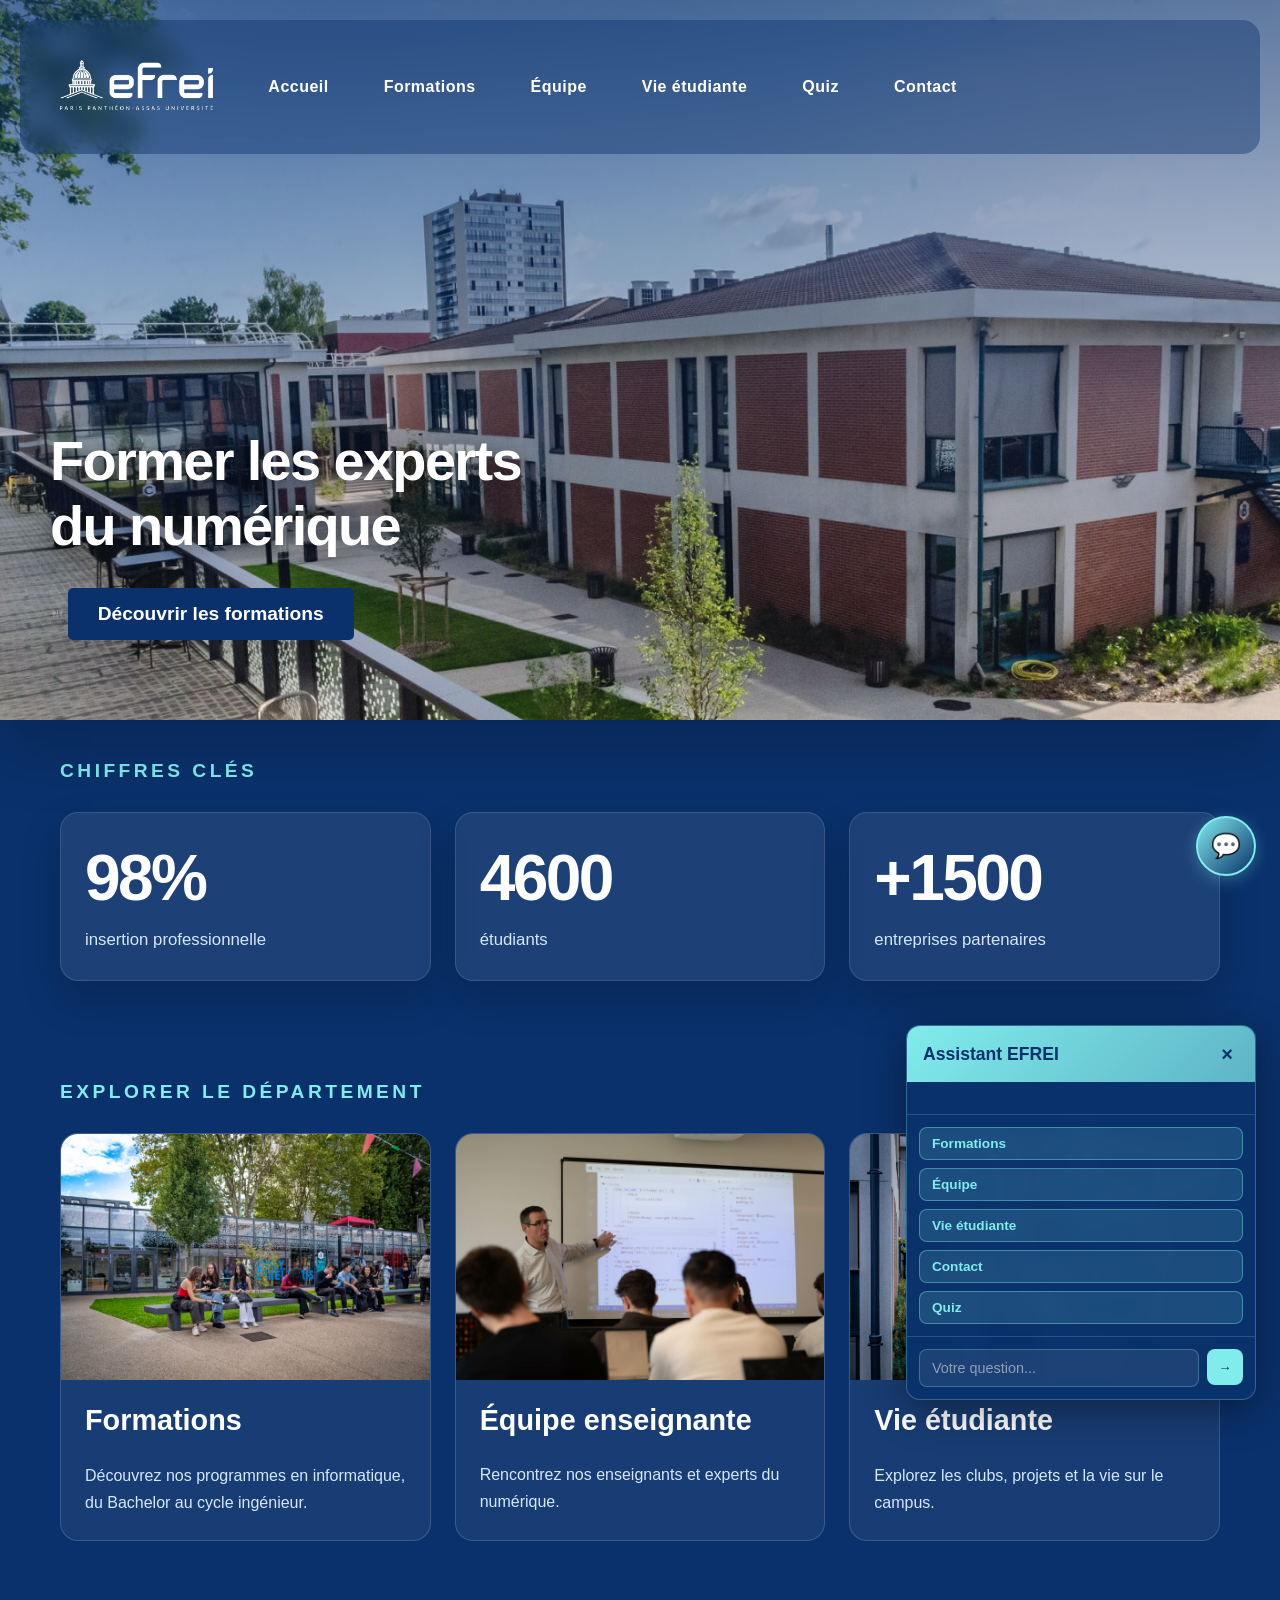
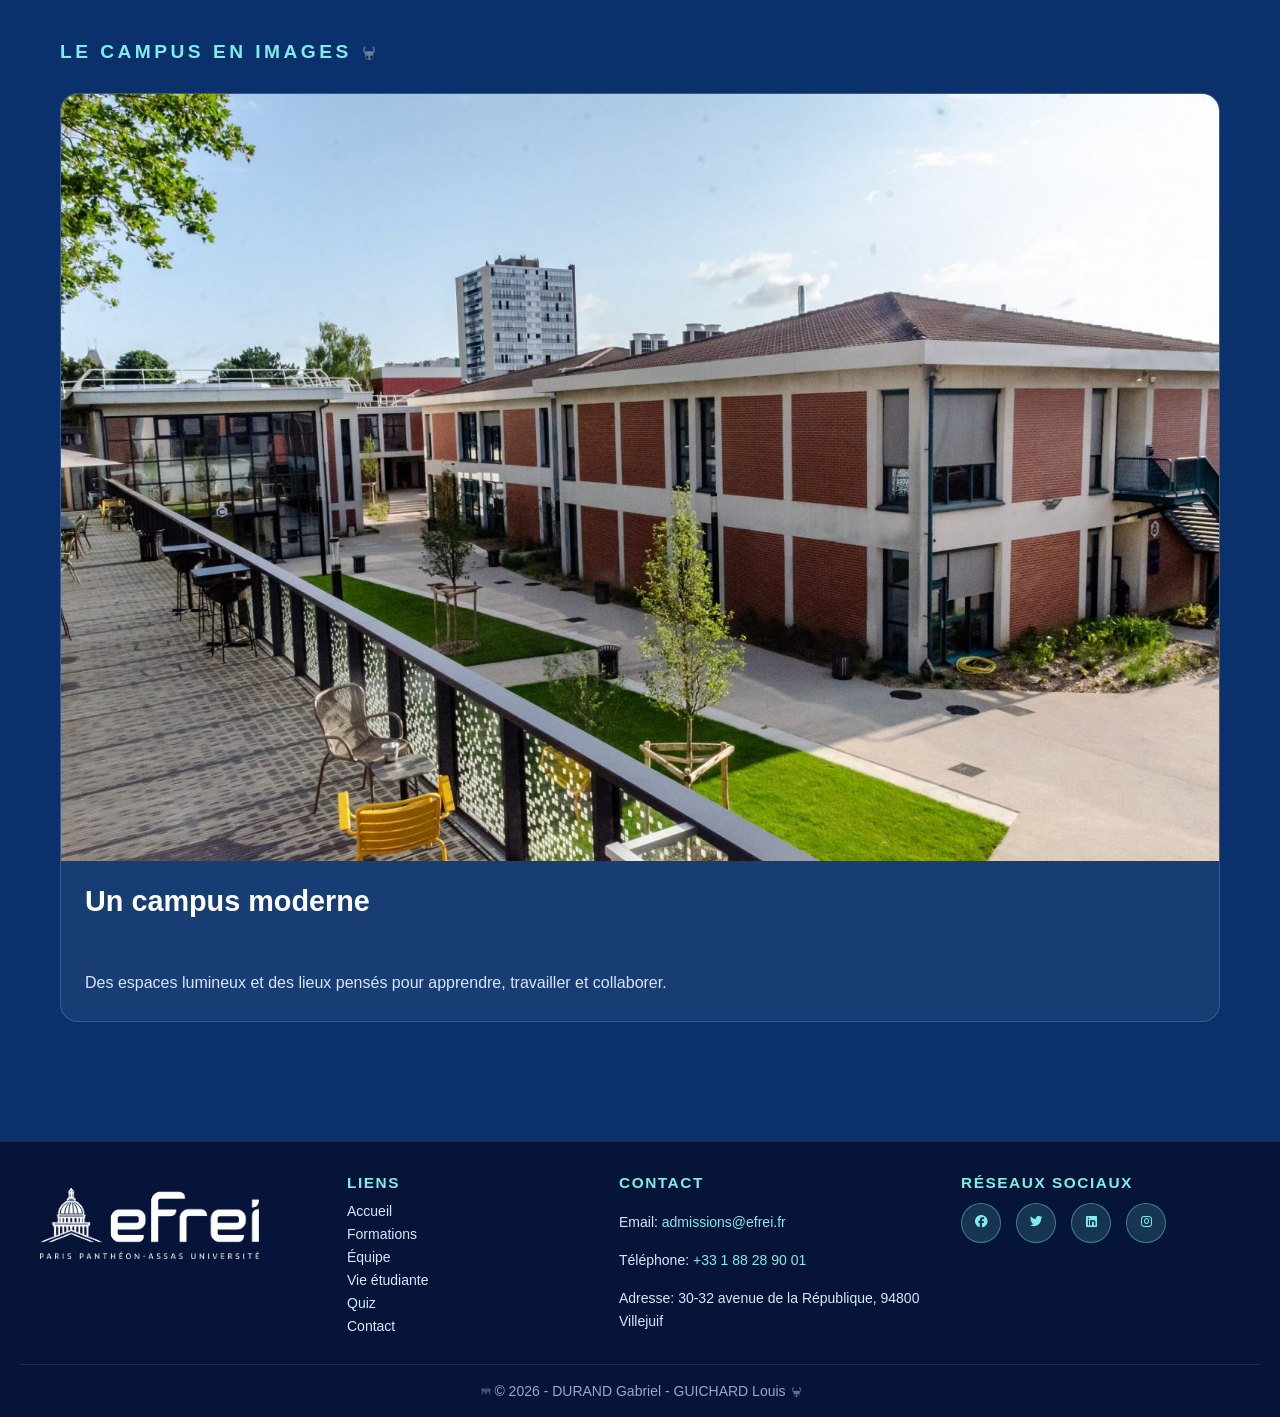
==== commit d5efb039: "Amélioration vie étudiante + easter egg Co-Authored-By: xxLoops <118184696+xxLoops@users.noreply.git" ====
--- a/html/accueil.html
+++ b/html/accueil.html
@@ -25,6 +25,7 @@
 
         <main>
             <h1>Former les experts du numérique</h1>
+            <img class="easteregg-mark" src="../data/EasterEgg1.png" alt="" aria-hidden="true">
             <a href="formations.html" class="cta-button">Découvrir les formations</a>
         </main>
     </section>
@@ -84,7 +85,7 @@
     </section>
 
     <section class="quick-section">
-        <p class="section-subtitle">Le campus en images</p>
+        <p class="section-subtitle">Le campus en images <img class="easteregg-mark" src="../data/EasterEgg2.png" alt="" aria-hidden="true"></p>
         <div class="quick-grid">
             <article class="quick-card">
                 <div class="quick-card-media">
@@ -131,7 +132,7 @@
             </div>
         </div>
         <div class="footer-bottom">
-            <p>&copy; 2026 - DURAND Gabriel - GUICHARD Louis</p>
+            <p><img class="easteregg-mark" src="../data/EasterEgg1.png" alt="" aria-hidden="true"> &copy; 2026 - DURAND Gabriel - GUICHARD Louis <img class="easteregg-mark" src="../data/EasterEgg2.png" alt="" aria-hidden="true"></p>
         </div>
     </footer>
 
--- a/css/style.css
+++ b/css/style.css
@@ -371,6 +371,16 @@
 
 .footer-bottom p {
     margin: 0;
+}
+
+.easteregg-mark {
+    display: inline-block;
+    width: 0.7em;
+    height: 0.7em;
+    vertical-align: middle;
+    opacity: 0.45;
+    object-fit: contain;
+    margin-left: 2px;
 }
 
 .formations-page .site-header,
@@ -1308,6 +1318,18 @@
     font-size: 0.95rem;
 }
 
+.club-category li a {
+    color: inherit;
+    text-decoration: none;
+    transition: 0.3s;
+    display: inline-block;
+}
+
+.club-category li a:hover {
+    color: #4fd1c5;
+    padding-left: 5px;
+}
+
 .club-category li:last-child {
     border-bottom: none;
 }
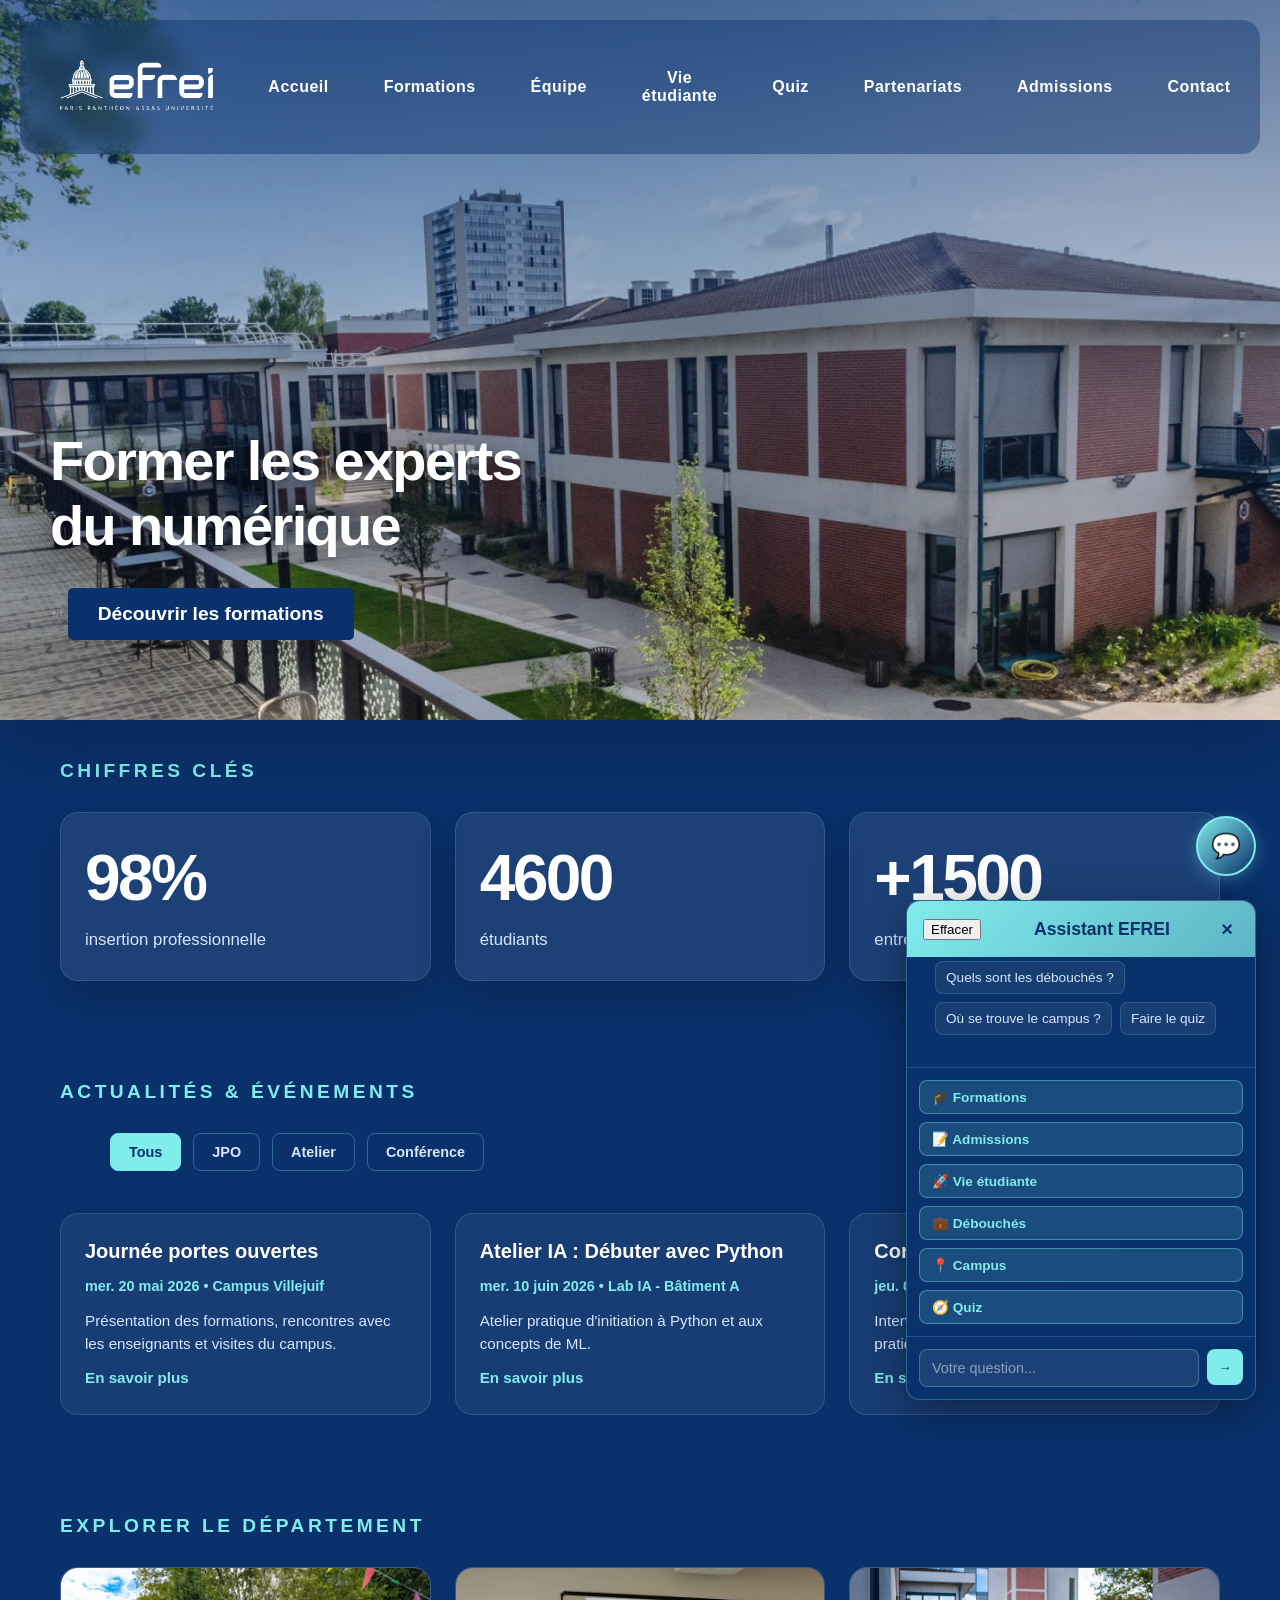
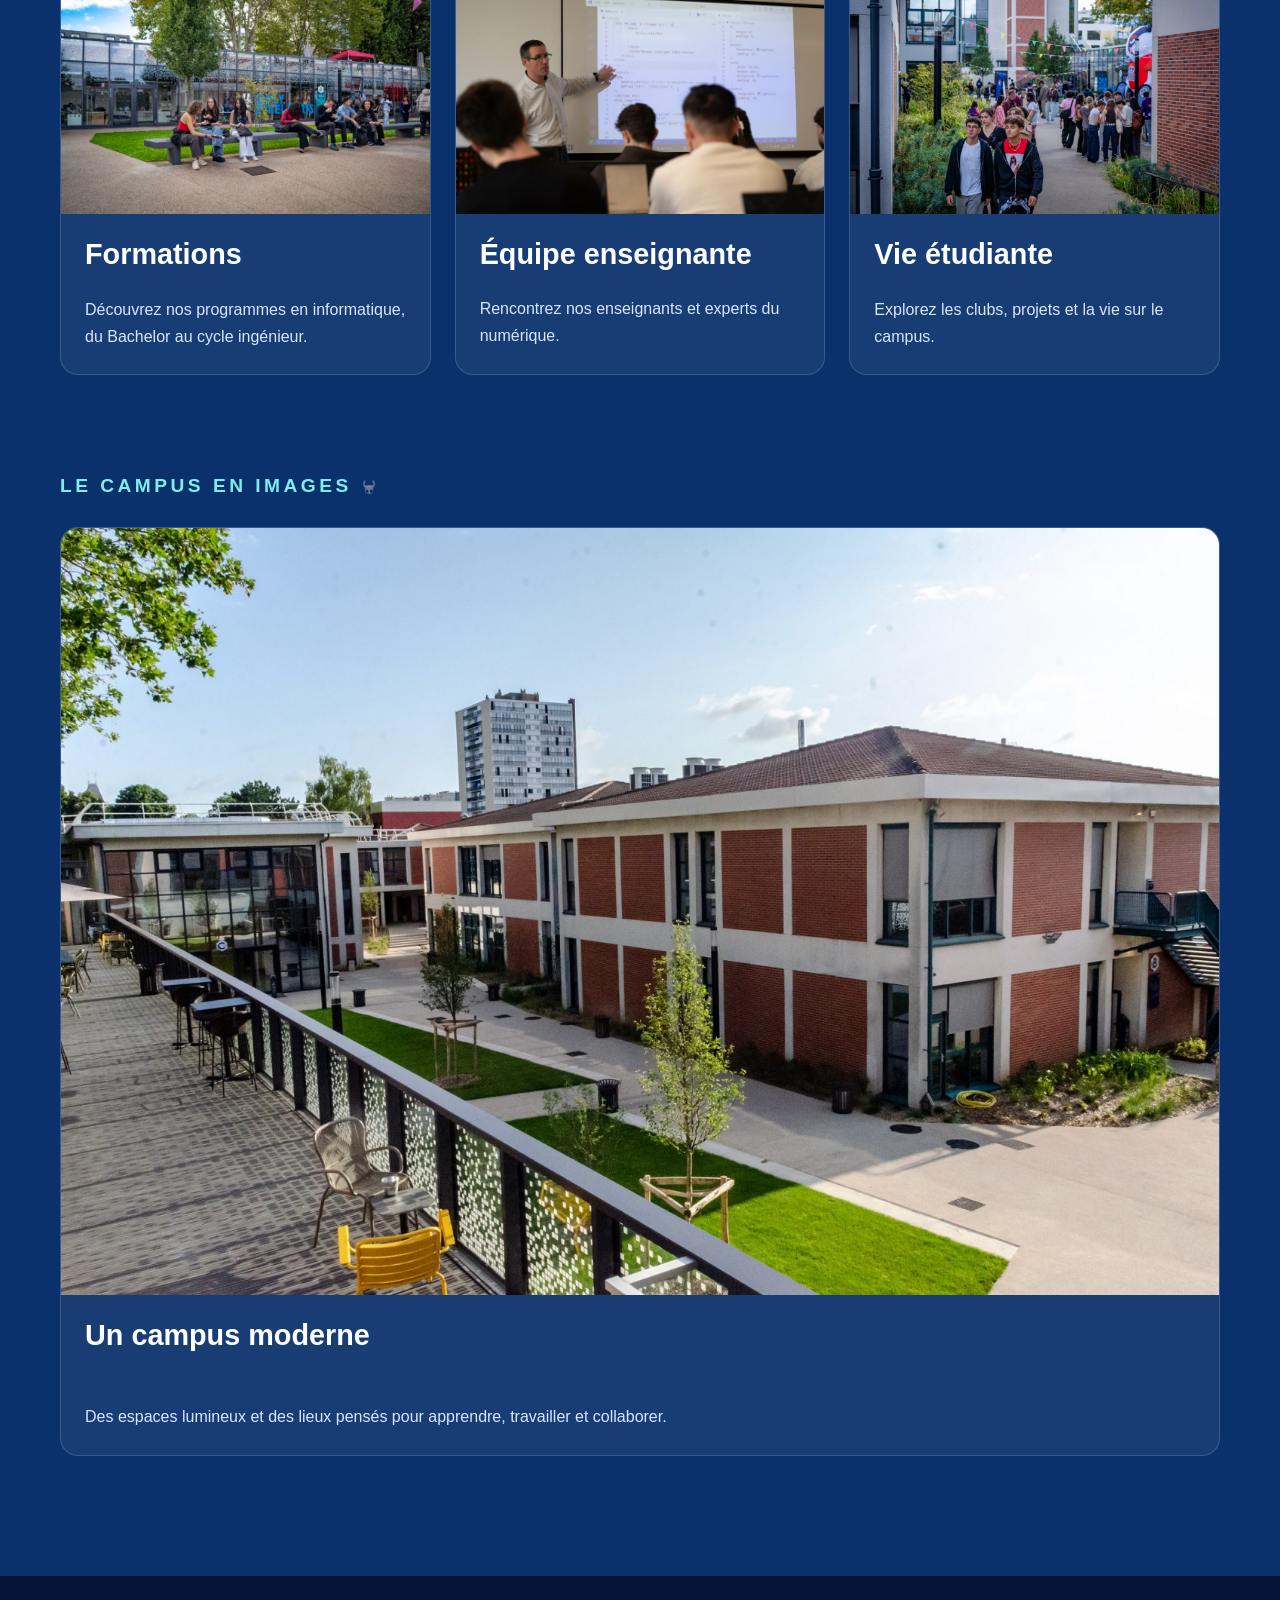
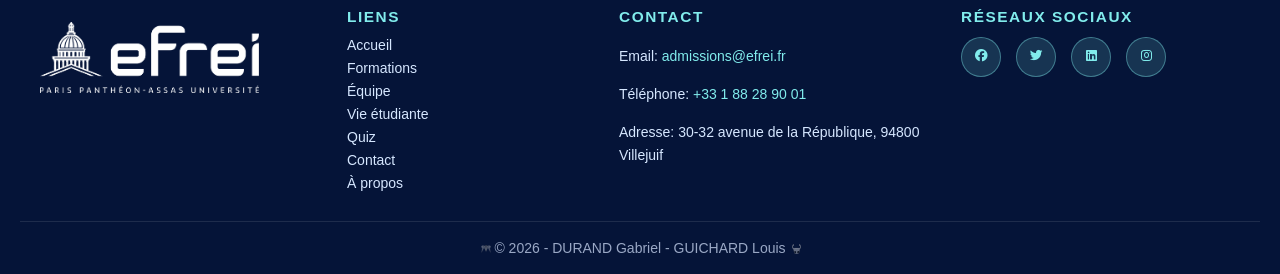
==== commit 3ad8672e: "Ajout pages (a ameliorer) Co-Authored-By: xxLoops <118184696+xxLoops@users.noreply.github.com>" ====
--- a/html/accueil.html
+++ b/html/accueil.html
@@ -5,21 +5,26 @@
     <meta name="viewport" content="width=device-width, initial-scale=1.0">
     <title>Accueil</title>
     <link rel="stylesheet" href="../css/style.css">
+    <link rel="stylesheet" href="../css/_append.css">
     <link rel="stylesheet" href="https://cdnjs.cloudflare.com/ajax/libs/font-awesome/6.5.0/css/all.min.css">
 </head>
 <body class="accueil-page">
     <section class="hero-section">
         <header>
-            <nav class="header-nav">
+            <nav class="header-nav" id="main-nav">
                 <a class="logo-link" href="accueil.html">
                     <img src="../data/LOGO_EFREI-PRINT_EFREI-WEB.png" alt="Logo EFREI" class="logo">
                 </a>
+                <button class="nav-toggle" aria-label="Ouvrir le menu" aria-expanded="false" aria-controls="main-nav">☰</button>
                 <a href="accueil.html">Accueil</a>
                 <a href="formations.html">Formations</a>
                 <a href="equipe.html">Équipe</a>
                 <a href="vie-etudiante.html">Vie étudiante</a>
                 <a href="quiz.html">Quiz</a>
+                <a href="partenariats.html">Partenariats</a>
+                <a href="admissions.html">Admissions</a>
                 <a href="contact.html">Contact</a>
+                <a href="a-propos.html">À propos</a>
             </nav>
         </header>
 
@@ -46,6 +51,12 @@
                 <p>entreprises partenaires</p>
             </article>
         </div>
+    </section>
+
+    <section id="agenda" class="agenda-section">
+        <p class="section-subtitle">Actualités & événements</p>
+        <div id="agenda-filters" class="filters" aria-label="Filtres événements"></div>
+        <div id="agenda-cards" class="agenda-cards"></div>
     </section>
 
     <section class="quick-section">
@@ -113,6 +124,7 @@
                     <li><a href="vie-etudiante.html">Vie étudiante</a></li>
                     <li><a href="quiz.html">Quiz</a></li>
                     <li><a href="contact.html">Contact</a></li>
+                    <li><a href="a-propos.html">À propos</a></li>
                 </ul>
             </div>
             <div class="footer-section">
@@ -124,10 +136,10 @@
             <div class="footer-section">
                 <h4>Réseaux sociaux</h4>
                 <div class="social-links">
-                    <a href="https://www.facebook.com/EfreiParis" target="_blank"><i class="fab fa-facebook"></i></a>
-                    <a href="https://twitter.com/efrei_paris" target="_blank"><i class="fab fa-twitter"></i></a>
-                    <a href="https://www.linkedin.com/school/efrei/" target="_blank"><i class="fab fa-linkedin"></i></a>
-                    <a href="https://www.instagram.com/efrei_paris/" target="_blank"><i class="fab fa-instagram"></i></a>
+                    <a href="https://www.facebook.com/EfreiParis" target="_blank" aria-label="Suivre EFREI sur Facebook"><i class="fab fa-facebook"></i></a>
+                    <a href="https://twitter.com/efrei_paris" target="_blank" aria-label="Suivre EFREI sur Twitter"><i class="fab fa-twitter"></i></a>
+                    <a href="https://www.linkedin.com/school/efrei/" target="_blank" aria-label="Suivre EFREI sur LinkedIn"><i class="fab fa-linkedin"></i></a>
+                    <a href="https://www.instagram.com/efrei_paris/" target="_blank" aria-label="Suivre EFREI sur Instagram"><i class="fab fa-instagram"></i></a>
                 </div>
             </div>
         </div>
@@ -157,6 +169,8 @@
         </form>
     </div>
 
+    <script src="../js/events.js"></script>
+    <script src="../js/navigation.js"></script>
     <script src="../js/quickCards.js"></script>
     <script src="../js/chatbot.js"></script>
 </body>
--- a/css/style.css
+++ b/css/style.css
@@ -387,7 +387,10 @@
 .quiz-page .site-header,
 .contact-page .site-header,
 .team-page .site-header,
-.student-life-page .site-header {
+.student-life-page .site-header,
+.about-project-page .site-header,
+.partners-page .site-header,
+.admissions-page .site-header {
     position: fixed;
     top: 0;
     left: 0;
@@ -399,6 +402,152 @@
     box-shadow: 0 10px 30px rgba(0, 0, 0, 0.18);
     z-index: 30;
 }
+
+/* About page specific styles */
+.about-project-page .about-hero {
+    background: linear-gradient(135deg, rgba(10,49,108,0.95) 0%, rgba(10,49,108,0.85) 60%);
+    color: #ffffff;
+    padding: 80px 20px;
+    clip-path: polygon(0 0, 100% 0, 100% 78%, 0 100%);
+    text-align: left;
+}
+.about-project-page .about-hero .about-hero-inner {
+    max-width: 1100px;
+    margin: 0 auto;
+}
+.about-project-page .about-hero h1 {
+    font-size: 2.6rem;
+    margin: 0 0 8px;
+}
+.about-project-page .lead {
+    color: #81ECEC;
+    font-weight: 600;
+}
+.member-grid {
+    max-width: 1100px;
+    margin: 40px auto;
+    padding: 0 20px;
+}
+.member-grid .members {
+    display: grid;
+    grid-template-columns: repeat(auto-fit, minmax(260px, 1fr));
+    gap: 20px;
+}
+.member-card {
+    background: rgba(255,255,255,0.04);
+    border: 1px solid rgba(255,255,255,0.06);
+    padding: 18px;
+    border-radius: 12px;
+    text-align: center;
+}
+.member-card img {
+    width: 96px;
+    height: 96px;
+    border-radius: 50%;
+    object-fit: cover;
+    margin-bottom: 10px;
+    border: 2px solid rgba(129,236,236,0.14);
+}
+.member-card h3 { margin: 6px 0; }
+.member-card .role { color: #d6e7ff; font-weight:600; }
+
+.process-timeline {
+    max-width: 1100px;
+    margin: 24px auto;
+    padding: 0 20px 40px;
+}
+.timeline-grid {
+    display: grid;
+    grid-template-columns: repeat(auto-fit, minmax(180px, 1fr));
+    gap: 16px;
+}
+.timeline-item {
+    background: rgba(255,255,255,0.03);
+    border: 1px solid rgba(255,255,255,0.06);
+    padding: 18px;
+    border-radius: 10px;
+}
+
+.choices, .technologies, .quality-grid, .mockup-preview-grid {
+    max-width: 1100px;
+    margin: 20px auto;
+    padding: 0 20px 30px;
+}
+.quality-grid ul { list-style: none; padding:0; display:grid; grid-template-columns: repeat(auto-fit,minmax(200px,1fr)); gap:12px; }
+.quality-grid ul li { background: rgba(255,255,255,0.03); padding:12px; border-radius:8px; }
+
+.mockups { display:grid; grid-template-columns: repeat(auto-fit,minmax(220px,1fr)); gap:16px; }
+.mockup-card { background: rgba(255,255,255,0.03); padding:16px; border-radius:12px; }
+
+@media (max-width: 640px) {
+    .about-project-page .about-hero { padding: 40px 12px; clip-path:none; }
+    .header-nav { gap: 12px; }
+    .social-links a { width: auto; height: auto; padding: 6px 10px; border-radius: 6px; }
+}
+
+/* Partners page styles */
+.partners-page .partners-hero {
+    background: linear-gradient(135deg, rgba(10,49,108,0.95) 0%, rgba(10,49,108,0.8) 60%);
+    color: #fff;
+    padding: 80px 20px;
+    clip-path: polygon(0 0, 100% 0, 100% 78%, 0 100%);
+}
+.partners-page .partners-hero .lead { color: #81ECEC; font-weight:600; }
+.partners-metrics .metrics-grid { display:grid; grid-template-columns: repeat(auto-fit,minmax(200px,1fr)); gap:16px; max-width:1100px; margin:20px auto; padding:0 20px; }
+.metric-card { background: rgba(255,255,255,0.03); padding:20px; border-radius:12px; text-align:center; border:1px solid rgba(255,255,255,0.04); }
+.metric-card h3 { margin:0 0 8px; color:#81ECEC; }
+.career-timeline { max-width:1100px; margin:24px auto; padding:0 20px 20px; }
+.timeline { display:flex; gap:12px; flex-wrap:wrap; }
+.timeline-step { background: rgba(255,255,255,0.03); padding:14px 16px; border-radius:10px; border:1px solid rgba(255,255,255,0.04); }
+.filters { max-width:1100px; margin:18px auto; padding:0 20px 12px; display:flex; gap:8px; flex-wrap:wrap; }
+.filter-btn { background: transparent; border:1px solid rgba(129,236,236,0.18); color:#d6e7ff; padding:8px 12px; border-radius:8px; cursor:pointer; }
+.filter-btn.active, .filter-btn:hover { background:#81ECEC; color:#05203a; border-color: #81ECEC; }
+.table-wrap { max-width:1100px; margin:0 auto; padding:0 20px 30px; overflow:auto; }
+.career-table { width:100%; border-collapse:collapse; min-width:800px; }
+.career-table th, .career-table td { text-align:left; padding:12px 8px; border-bottom:1px solid rgba(255,255,255,0.04); color:#d6e7ff; }
+.career-table thead th { background: rgba(10,49,108,0.3); color:#fff; }
+.company-cards { display:grid; grid-template-columns: repeat(auto-fit,minmax(220px,1fr)); gap:16px; max-width:1100px; margin:0 auto; padding:0 20px 40px; }
+.company-card { background: rgba(255,255,255,0.03); padding:16px; border-radius:12px; border:1px solid rgba(255,255,255,0.04); }
+.partners-cta { text-align:center; padding:30px 20px 60px; }
+.partners-cta .cta-buttons { display:flex; gap:12px; justify-content:center; flex-wrap:wrap; }
+.partners-cta .cta-button { display:inline-block; padding:12px 18px; border-radius:8px; background:#0A316C; color:#fff; text-decoration:none; border:1px solid rgba(129,236,236,0.1); }
+.partners-cta .cta-button:hover { background:#062147; }
+
+@media (max-width:640px) {
+    .partners-page .partners-hero { padding:40px 12px; clip-path:none; }
+    .career-table { min-width:640px; }
+}
+
+/* Mobile navigation styles */
+.nav-toggle {
+    display: none;
+    background: transparent;
+    border: 1px solid rgba(255,255,255,0.08);
+    color: #fff;
+    padding: 8px 10px;
+    border-radius: 8px;
+    font-size: 1.2rem;
+    cursor: pointer;
+}
+.header-nav.nav-open { position: fixed; inset: 0 0 0 0; background: rgba(5,20,40,0.98); flex-direction: column; padding: 24px; z-index: 60; overflow:auto; }
+.header-nav.nav-open a { display:block; margin:12px 0; font-size:1.2rem; }
+
+@media (max-width: 900px) {
+    .nav-toggle { display: inline-flex; margin-left: 12px; }
+    .header-nav { display:flex; align-items:center; gap:12px; flex-wrap:wrap; }
+    .header-nav a { display:none; }
+    .header-nav .logo-link { display:flex; align-items:center; }
+    .header-nav.nav-open a { display:block; }
+}
+
+/* FAQ styles */
+.faq-section { max-width:1100px; margin:20px auto; padding:0 20px 40px; }
+.faq-item { margin-bottom:12px; }
+.faq-question { width:100%; text-align:left; background: rgba(10,49,108,0.25); color:#fff; padding:12px 14px; border-radius:8px; border: none; cursor:pointer; font-weight:600; }
+.faq-answer { background: rgba(255,255,255,0.03); padding:12px 14px; margin-top:8px; border-radius:8px; color:#d6e7ff; }
+
+
+
 
 .formations-content {
     max-width: 1200px;
@@ -626,7 +775,10 @@
     .quiz-page .site-header,
     .contact-page .site-header,
     .team-page .site-header,
-    .student-life-page .site-header {
+    .student-life-page .site-header,
+    .about-project-page .site-header,
+    .partners-page .site-header,
+    .admissions-page .site-header {
         padding: 14px 16px;
     }
 
@@ -634,7 +786,10 @@
     .quiz-page .header-nav,
     .contact-page .header-nav,
     .team-page .header-nav,
-    .student-life-page .header-nav {
+    .student-life-page .header-nav,
+    .about-project-page .header-nav,
+    .partners-page .header-nav,
+    .admissions-page .header-nav {
         gap: 16px;
         flex-wrap: wrap;
         justify-content: center;
@@ -1729,3 +1884,6 @@
         padding: 140px 14px 12px;
     }
 }
+
+/* import appended styles */
+@import url('./_append.css');
--- a/css/_append.css
+++ b/css/_append.css
@@ -0,0 +1,517 @@
+/* ===== SHARED PAGE SHELL ===== */
+.about-project-page .site-header,
+.partners-page .site-header,
+.admissions-page .site-header {
+    position: fixed;
+    top: 0;
+    left: 0;
+    right: 0;
+    width: 100%;
+    border-radius: 0;
+    padding: 18px 22px;
+    background: rgba(45, 45, 45, 0.78);
+    box-shadow: 0 10px 30px rgba(0, 0, 0, 0.18);
+    z-index: 30;
+}
+
+.about-project-page main,
+.partners-page main,
+.admissions-page main {
+    max-width: 1200px;
+    margin: 0 auto;
+    padding: 140px 20px 20px;
+    color: #ffffff;
+}
+
+.about-project-page .about-hero,
+.partners-page .partners-hero,
+.admissions-page .partners-hero,
+.admissions-page .admissions-hero {
+    background: linear-gradient(145deg, rgba(129, 236, 236, 0.12), rgba(255, 255, 255, 0.04));
+    border: 1px solid rgba(255, 255, 255, 0.18);
+    border-radius: 20px;
+    padding: 34px 28px;
+    color: #ffffff;
+    backdrop-filter: blur(8px);
+    box-shadow: 0 20px 45px rgba(0, 0, 0, 0.2);
+    margin: 0 0 40px;
+}
+
+.about-project-page .about-hero h1,
+.partners-page .partners-hero h1,
+.admissions-page .partners-hero h1,
+.admissions-page .admissions-hero h1 {
+    margin: 0 0 14px;
+    font-size: 2.8rem;
+    line-height: 1.15;
+}
+
+.about-project-page .about-hero .lead,
+.partners-page .partners-hero .lead,
+.admissions-page .partners-hero .lead,
+.admissions-page .admissions-hero .lead {
+    margin: 0;
+    color: #d6e7ff;
+    font-size: 1.1rem;
+    line-height: 1.7;
+}
+
+/* Card grids and layouts */
+.about-project-page .member-grid,
+.about-project-page .process-timeline,
+.about-project-page .choices,
+.about-project-page .technologies,
+.about-project-page .quality-grid,
+.about-project-page .mockup-preview-grid,
+.partners-page .partners-metrics,
+.partners-page .career-timeline,
+.partners-page .metiers,
+.partners-page .relations,
+.admissions-page .admissions-paths,
+.admissions-page .application-steps,
+.admissions-page .faq-section,
+.admissions-page .campus-access,
+.admissions-page .admissions-cta {
+    margin: 0 0 40px;
+    padding: 0;
+}
+
+.about-project-page .member-grid h2,
+.about-project-page .process-timeline h2,
+.about-project-page .choices h2,
+.about-project-page .technologies h2,
+.about-project-page .quality-grid h2,
+.about-project-page .mockup-preview-grid h2,
+.partners-page .partners-metrics h2,
+.partners-page .career-timeline h2,
+.partners-page .metiers h2,
+.partners-page .relations h2,
+.admissions-page .admissions-paths h2,
+.admissions-page .application-steps h2,
+.admissions-page .faq-section h2,
+.admissions-page .campus-access h2 {
+    margin: 0 0 24px;
+    color: #ffffff;
+    font-size: 1.8rem;
+    font-weight: 700;
+}
+
+.about-project-page .members,
+.about-project-page .timeline-grid,
+.about-project-page .mockups,
+.partners-page .metrics-grid,
+.admissions-page .paths-grid,
+.partners-page .company-cards {
+    display: grid;
+    grid-template-columns: repeat(auto-fit, minmax(240px, 1fr));
+    gap: 18px;
+}
+
+/* Card styles */
+.about-project-page .member-card,
+.about-project-page .timeline-item,
+.about-project-page .mockup-card,
+.partners-page .metric-card,
+.admissions-page .path-card,
+.partners-page .company-card,
+.admissions-page .steps-list li {
+    background: rgba(255, 255, 255, 0.06);
+    border: 1px solid rgba(255, 255, 255, 0.14);
+    border-radius: 18px;
+    overflow: hidden;
+    transition: transform 0.25s ease, border-color 0.25s ease, background-color 0.25s ease;
+    padding: 22px;
+}
+
+.about-project-page .member-card:hover,
+.about-project-page .timeline-item:hover,
+.about-project-page .mockup-card:hover,
+.partners-page .metric-card:hover,
+.admissions-page .path-card:hover,
+.partners-page .company-card:hover,
+.admissions-page .steps-list li:hover {
+    transform: translateY(-5px);
+    border-color: rgba(129, 236, 236, 0.7);
+    background: rgba(255, 255, 255, 0.1);
+}
+
+.about-project-page .member-card img,
+.about-project-page .mockup-card img {
+    width: 100%;
+    height: 180px;
+    object-fit: cover;
+    margin-bottom: 16px;
+}
+
+.about-project-page .member-card h3,
+.about-project-page .timeline-item strong,
+.about-project-page .mockup-card h4,
+.partners-page .metric-card h3,
+.admissions-page .path-card h3,
+.partners-page .company-card h3 {
+    margin: 0 0 8px;
+    color: #ffffff;
+    font-weight: 700;
+}
+
+.about-project-page .member-card .role,
+.about-project-page .member-card .bio,
+.about-project-page .timeline-item p,
+.about-project-page .mockup-card p,
+.partners-page .metric-card p,
+.admissions-page .path-card p,
+.partners-page .company-card p,
+.about-project-page .choices p,
+.about-project-page .technologies li,
+.about-project-page .quality-grid li,
+.admissions-page .faq-answer,
+.admissions-page .campus-map {
+    color: #d6e7ff;
+    line-height: 1.7;
+    margin: 0;
+}
+
+/* Partnerships metrics - enlargement */
+.partners-page .metric-card h3 {
+    font-size: 30px !important;
+    line-height: 1.15 !important;
+    margin-bottom: 10px !important;
+}
+
+.partners-page .metric-card p {
+    font-size: 16px !important;
+    line-height: 1.55 !important;
+}
+
+/* Lists */
+.about-project-page .quality-grid ul,
+.about-project-page .technologies ul,
+.admissions-page .steps-list {
+    list-style: none;
+    padding: 0;
+    margin: 0;
+}
+
+.about-project-page .quality-grid ul {
+    display: grid;
+    grid-template-columns: repeat(auto-fit, minmax(220px, 1fr));
+    gap: 12px;
+}
+
+.about-project-page .quality-grid ul li,
+.about-project-page .technologies li {
+    padding: 12px 14px;
+    border-radius: 12px;
+    background: rgba(255, 255, 255, 0.04);
+    border: 1px solid rgba(255, 255, 255, 0.08);
+}
+
+.admissions-page .steps-list li {
+    position: relative;
+    padding-left: 30px;
+}
+
+.admissions-page .steps-list li::before {
+    content: '';
+    position: absolute;
+    top: 0;
+    left: 0;
+    right: 0;
+    height: 3px;
+    background: linear-gradient(90deg, #81ECEC, #FDCB6E);
+}
+
+/* Timeline and steps */
+.partners-page .timeline {
+    display: flex;
+    flex-wrap: wrap;
+    gap: 12px;
+    margin: 0;
+}
+
+.partners-page .timeline-step {
+    background: rgba(255, 255, 255, 0.04);
+    border: 1px solid rgba(255, 255, 255, 0.08);
+    padding: 14px 16px;
+    border-radius: 12px;
+    color: #d6e7ff;
+}
+
+/* Filters */
+.partners-page .filters,
+.formations-filters {
+    display: flex;
+    gap: 8px;
+    flex-wrap: wrap;
+    margin: 0 0 24px;
+}
+
+.partners-page .filter-btn,
+.formations-filters .filter-btn {
+    background: transparent;
+    border: 1px solid rgba(129, 236, 236, 0.18);
+    color: #d6e7ff;
+    padding: 8px 12px;
+    border-radius: 8px;
+    cursor: pointer;
+    transition: all 0.2s ease;
+}
+
+.partners-page .filter-btn:hover,
+.formations-filters .filter-btn:hover {
+    background: rgba(129, 236, 236, 0.12);
+    border-color: #81ECEC;
+}
+
+.partners-page .filter-btn.active,
+.partners-page .filter-btn:active,
+.formations-filters .filter-btn.active {
+    background: #81ECEC;
+    color: #0A316C;
+    border-color: #81ECEC;
+}
+
+/* Tables */
+.partners-page .table-wrap {
+    overflow: auto;
+    border-radius: 18px;
+    border: 1px solid rgba(255, 255, 255, 0.12);
+    background: rgba(255, 255, 255, 0.04);
+}
+
+.partners-page .career-table {
+    width: 100%;
+    border-collapse: collapse;
+    min-width: 760px;
+}
+
+.partners-page .career-table th,
+.partners-page .career-table td {
+    text-align: left;
+    padding: 14px 12px;
+    border-bottom: 1px solid rgba(255, 255, 255, 0.06);
+    color: #d6e7ff;
+}
+
+.partners-page .career-table thead th {
+    background: rgba(10, 49, 108, 0.3);
+    color: #ffffff;
+}
+
+/* FAQ */
+.admissions-page .faq-list {
+    display: flex;
+    flex-direction: column;
+    gap: 12px;
+}
+
+.admissions-page .faq-item {
+    background: rgba(255, 255, 255, 0.04);
+    border: 1px solid rgba(255, 255, 255, 0.08);
+    border-radius: 12px;
+    overflow: hidden;
+}
+
+.admissions-page .faq-question {
+    width: 100%;
+    text-align: left;
+    background: transparent;
+    color: #ffffff;
+    padding: 14px 16px;
+    border: none;
+    cursor: pointer;
+    font-weight: 600;
+}
+
+/* CTA buttons */
+.admissions-page .admissions-cta,
+.partners-page .partners-cta {
+    text-align: center;
+}
+
+.admissions-page .cta-button,
+.partners-page .cta-button {
+    display: inline-block;
+    background: #81ECEC;
+    color: #0A316C;
+    padding: 12px 20px;
+    border-radius: 999px;
+    font-weight: 700;
+    text-decoration: none;
+}
+
+/* Agenda Section */
+.agenda-section {
+    padding: 40px 20px 60px;
+    max-width: 1200px;
+    margin: 0 auto;
+    color: #ffffff;
+}
+
+#agenda-filters {
+    display: flex;
+    gap: 12px;
+    flex-wrap: wrap;
+    margin-bottom: 30px;
+}
+
+#agenda-filters .filter-btn {
+    background: transparent;
+    border: 1px solid rgba(129, 236, 236, 0.3);
+    color: #d6e7ff;
+    padding: 10px 18px;
+    border-radius: 8px;
+    cursor: pointer;
+    font-size: 0.9rem;
+    font-weight: 600;
+    transition: all 0.2s ease;
+}
+
+#agenda-filters .filter-btn:hover {
+    border-color: #81ECEC;
+    background: rgba(129, 236, 236, 0.1);
+    color: #81ECEC;
+}
+
+#agenda-filters .filter-btn.active {
+    background: #81ECEC;
+    color: #0A316C;
+    border-color: #81ECEC;
+}
+
+#agenda-cards {
+    display: grid !important;
+    grid-template-columns: repeat(auto-fit, minmax(280px, 1fr)) !important;
+    gap: 24px !important;
+}
+
+.event-card {
+    background: rgba(255, 255, 255, 0.06);
+    border: 1px solid rgba(255, 255, 255, 0.12);
+    padding: 24px;
+    border-radius: 18px;
+    transition: all 0.3s ease;
+    display: flex;
+    flex-direction: column;
+    gap: 12px;
+}
+
+.event-card:hover {
+    transform: translateY(-6px);
+    border-color: rgba(129, 236, 236, 0.6);
+    background: rgba(255, 255, 255, 0.12);
+}
+
+.event-card h3 {
+    margin: 0;
+    color: #ffffff;
+    font-size: 1.25rem;
+    font-weight: 700;
+    line-height: 1.3;
+}
+
+.event-card .event-date {
+    margin: 0;
+    color: #81ECEC;
+    font-size: 0.9rem;
+    font-weight: 600;
+}
+
+.event-card p {
+    margin: 0;
+    color: #d6e7ff;
+    font-size: 0.95rem;
+    line-height: 1.5;
+}
+
+.event-card a {
+    color: #81ECEC;
+    text-decoration: none;
+    font-weight: 600;
+    transition: color 0.2s ease;
+}
+
+.event-card a:hover {
+    color: #FDCB6E;
+}
+
+/* Chatbot styles */
+.chatbot-suggestions {
+    display: flex;
+    gap: 8px;
+    flex-wrap: wrap;
+    padding: 8px 12px 16px;
+}
+
+.chatbot-suggestion-btn {
+    background: rgba(255, 255, 255, 0.06);
+    border: 1px solid rgba(129, 236, 236, 0.18);
+    color: #d6e7ff;
+    padding: 8px 10px;
+    border-radius: 8px;
+    cursor: pointer;
+    transition: all 0.2s ease;
+    font-size: 0.85rem;
+}
+
+.chatbot-suggestion-btn:hover {
+    background: #81ECEC;
+    color: #0A316C;
+    border-color: #81ECEC;
+}
+
+.chatbot-cta {
+    display: inline-block;
+    padding: 8px 12px;
+    background: #81ECEC;
+    color: #0A316C;
+    border-radius: 8px;
+    text-decoration: none;
+    font-weight: 700;
+    transition: all 0.2s ease;
+}
+
+.chatbot-cta:hover {
+    background: #a2f6f6;
+}
+
+/* Mobile responsive */
+@media (max-width: 640px) {
+    .about-project-page .about-hero,
+    .partners-page .partners-hero,
+    .admissions-page .partners-hero,
+    .admissions-page .admissions-hero {
+        margin-top: 100px;
+        padding: 28px 20px;
+        border-radius: 16px;
+    }
+
+    .about-project-page .about-hero h1,
+    .partners-page .partners-hero h1,
+    .admissions-page .partners-hero h1,
+    .admissions-page .admissions-hero h1 {
+        font-size: 2.1rem;
+    }
+
+    .partners-page .career-table {
+        min-width: 640px;
+    }
+
+    .about-project-page .members,
+    .about-project-page .timeline-grid,
+    .about-project-page .mockups,
+    .partners-page .metrics-grid,
+    .admissions-page .paths-grid,
+    .partners-page .company-cards,
+    .about-project-page .quality-grid ul {
+        grid-template-columns: 1fr;
+    }
+
+    .partners-page .timeline {
+        flex-direction: column;
+    }
+
+    #agenda-cards {
+        grid-template-columns: 1fr !important;
+    }
+}
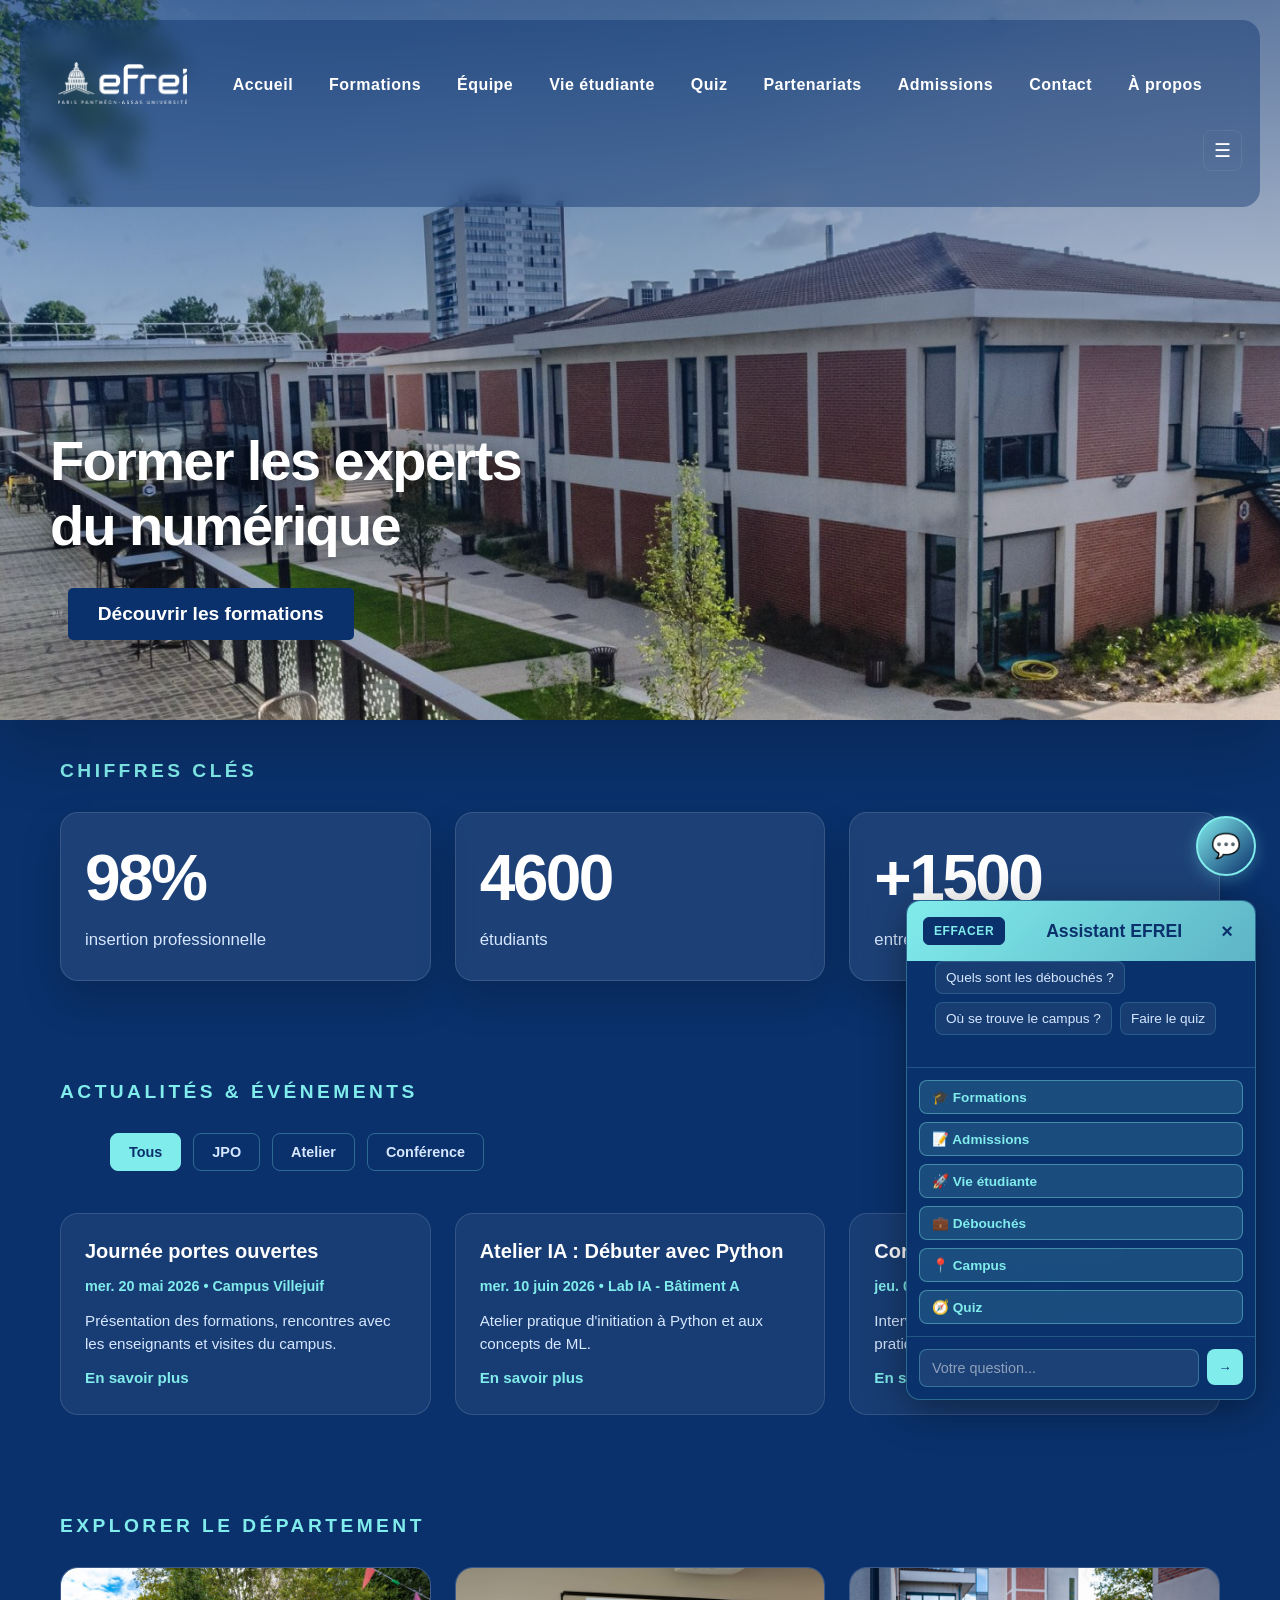
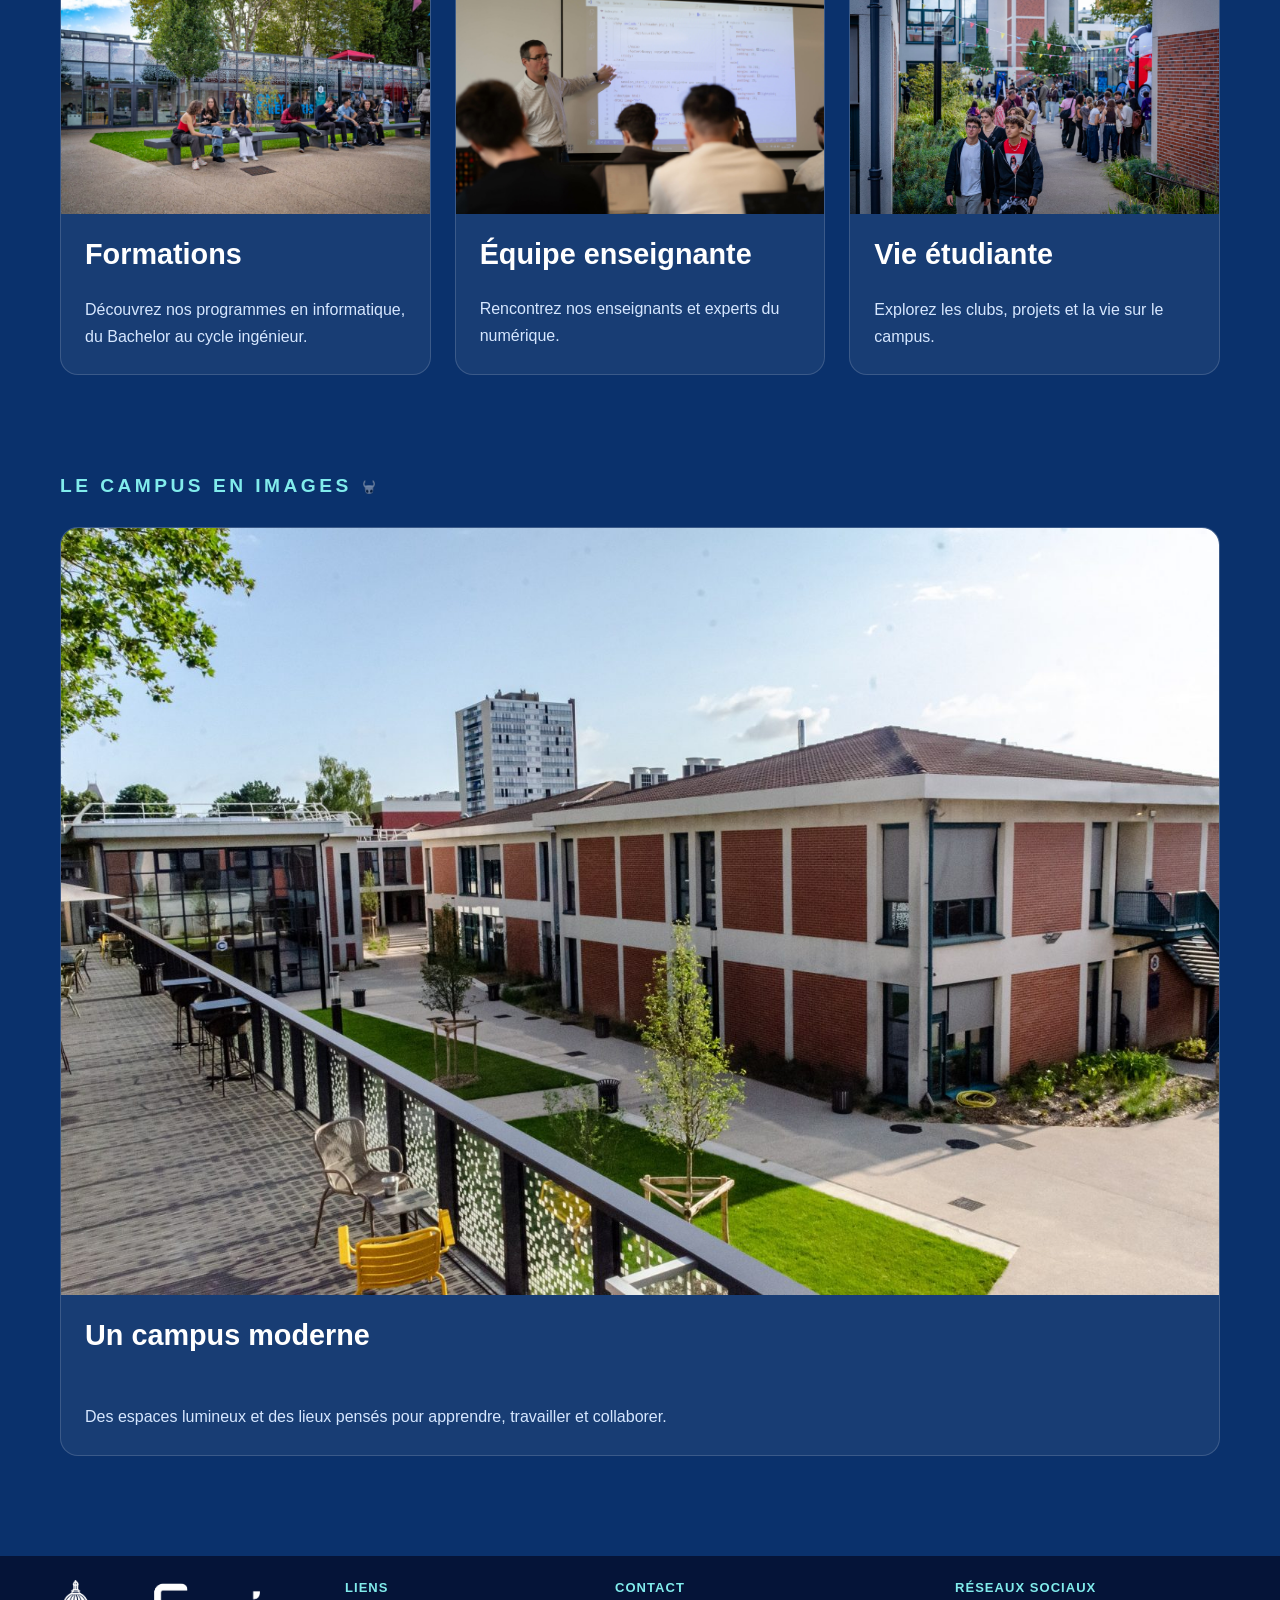
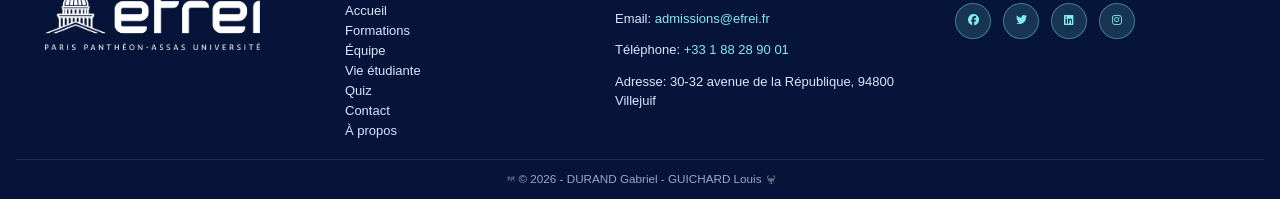
==== commit 965cf028: "Correction pour compatibilité mobile Co-Authored-By: xxLoops <118184696+xxLoops@users.noreply.github" ====
--- a/html/accueil.html
+++ b/html/accueil.html
@@ -15,7 +15,6 @@
                 <a class="logo-link" href="accueil.html">
                     <img src="../data/LOGO_EFREI-PRINT_EFREI-WEB.png" alt="Logo EFREI" class="logo">
                 </a>
-                <button class="nav-toggle" aria-label="Ouvrir le menu" aria-expanded="false" aria-controls="main-nav">☰</button>
                 <a href="accueil.html">Accueil</a>
                 <a href="formations.html">Formations</a>
                 <a href="equipe.html">Équipe</a>
@@ -25,6 +24,7 @@
                 <a href="admissions.html">Admissions</a>
                 <a href="contact.html">Contact</a>
                 <a href="a-propos.html">À propos</a>
+                <button class="nav-toggle" aria-label="Ouvrir le menu" aria-expanded="false" aria-controls="main-nav">☰</button>
             </nav>
         </header>
 
--- a/css/style.css
+++ b/css/style.css
@@ -20,6 +20,18 @@
     margin: 0 auto;
     color: #ffffff;
 }
+
+@media (max-width: 768px) {
+    .stats-section {
+        padding: 30px 15px 45px;
+    }
+}
+
+@media (max-width: 480px) {
+    .stats-section {
+        padding: 20px 10px 30px;
+    }
+}
 .section-subtitle {
     margin: 0 0 30px;
     font-size: 1.2em;
@@ -28,21 +40,69 @@
     color: #81ECEC;
     text-transform: uppercase;
 }
+
+@media (max-width: 480px) {
+    .section-subtitle {
+        font-size: 1em;
+        margin-bottom: 20px;
+        letter-spacing: 0.15em;
+    }
+}
 .stats-grid {
     display: grid;
     grid-template-columns: repeat(auto-fit, minmax(220px, 1fr));
     gap: 24px;
 }
+
+@media (max-width: 768px) {
+    .stats-grid {
+        gap: 16px;
+        grid-template-columns: repeat(auto-fit, minmax(160px, 1fr));
+    }
+}
+
+@media (max-width: 480px) {
+    .stats-grid {
+        grid-template-columns: 1fr;
+        gap: 12px;
+    }
+}
 .quick-section {
     padding: 40px 20px 60px;
     max-width: 1200px;
     margin: 0 auto;
     color: #ffffff;
 }
+
+@media (max-width: 768px) {
+    .quick-section {
+        padding: 30px 15px 45px;
+    }
+}
+
+@media (max-width: 480px) {
+    .quick-section {
+        padding: 20px 10px 30px;
+    }
+}
 .quick-grid {
     display: grid;
     grid-template-columns: repeat(auto-fit, minmax(220px, 1fr));
     gap: 24px;
+}
+
+@media (max-width: 768px) {
+    .quick-grid {
+        grid-template-columns: repeat(2, 1fr);
+        gap: 16px;
+    }
+}
+
+@media (max-width: 480px) {
+    .quick-grid {
+        grid-template-columns: 1fr;
+        gap: 12px;
+    }
 }
 .quick-card {
     display: flex;
@@ -85,11 +145,29 @@
     margin: 0 0 10px;
     font-size: 1.8rem;
 }
+
+@media (max-width: 768px) {
+    .quick-card h3 {
+        font-size: 1.4rem;
+    }
+}
+
+@media (max-width: 480px) {
+    .quick-card h3 {
+        font-size: 1.2rem;
+    }
+}
 .quick-card p {
     margin: 0;
     color: #d6e7ff;
     font-size: 1em;
     line-height: 1.7;
+}
+
+@media (max-width: 480px) {
+    .quick-card p {
+        font-size: 0.9em;
+    }
 }
 .quick-card-overlay {
     position: absolute;
@@ -131,6 +209,22 @@
     color: #ffffff;
     letter-spacing: -0.04em;
     font-weight: 800;
+}
+
+@media (max-width: 768px) {
+    .stat-card h2 {
+        font-size: 3rem;
+    }
+}
+
+@media (max-width: 480px) {
+    .stat-card h2 {
+        font-size: 2rem;
+    }
+
+    .stat-card {
+        padding: 20px 16px;
+    }
 }
 .stat-card p {
     margin: 0;
@@ -154,6 +248,21 @@
     width: 100%;
     max-width: 100%;
 }
+
+@media (max-width: 768px) {
+    .hero-section {
+        background-attachment: scroll;
+        min-height: 60vh;
+        padding: 20px 15px 30px;
+    }
+}
+
+@media (max-width: 480px) {
+    .hero-section {
+        min-height: 50vh;
+        padding: 15px 10px 25px;
+    }
+}
 .hero-section::before {
     content: '';
     position: absolute;
@@ -172,7 +281,7 @@
     border: none;
     backdrop-filter: blur(10px);
     color: #ffffff;
-    padding: 20px 20px 20px 40px;
+    padding: 16px 18px 16px 28px;
     text-align: center;
     position: absolute;
     top: 20px;
@@ -180,6 +289,23 @@
     right: 20px;
     width: auto;
     font-family: 'Poppins', sans-serif;
+}
+
+@media (max-width: 768px) {
+    .accueil-page header,
+    .site-header {
+        padding: 14px 16px;
+    }
+}
+
+@media (max-width: 480px) {
+    .accueil-page header,
+    .site-header {
+        padding: 12px 12px;
+        top: 12px;
+        left: 12px;
+        right: 12px;
+    }
 }
 .accueil-page header {
     z-index: 20;
@@ -200,12 +326,38 @@
     display: flex;
     align-items: center;
     justify-content: flex-start;
-    gap: 40px;
+    gap: 28px;
+    flex-wrap: wrap;
+}
+
+@media (max-width: 1200px) {
+    .header-nav {
+        gap: 16px;
+    }
+}
+
+@media (max-width: 900px) {
+    .header-nav {
+        gap: 10px;
+    }
 }
 .logo {
-    height: 50px;
+    height: 42px;
+    margin-right: 10px;
     width: auto;
     filter: brightness(0) invert(1);
+}
+
+@media (max-width: 768px) {
+    .logo {
+        height: 34px;
+    }
+}
+
+@media (max-width: 480px) {
+    .logo {
+        height: 28px;
+    }
 }
 nav {
     margin: 20px 0;
@@ -217,6 +369,11 @@
     font-weight: 600;
     font-family: 'Poppins', sans-serif;
     letter-spacing: 0.03em;
+}
+
+.header-nav a {
+    margin-right: 0;
+    padding: 6px 10px;
 }
 nav a:hover {
     color: #81ECEC;
@@ -230,6 +387,20 @@
     box-shadow: none;
     margin-top: auto;
     max-width: 600px;
+    width: 100%;
+}
+
+@media (max-width: 768px) {
+    main {
+        padding: 30px 20px;
+    }
+}
+
+@media (max-width: 480px) {
+    main {
+        padding: 20px 15px;
+        max-width: 100%;
+    }
 }
 .campus-image {
     width: 100%;
@@ -246,6 +417,21 @@
     font-family: 'Poppins', sans-serif;
     letter-spacing: -0.03em;
     text-shadow: 0 4px 20px rgba(0,0,0,0.5);
+    word-wrap: break-word;
+    overflow-wrap: break-word;
+}
+
+@media (max-width: 768px) {
+    main h1 {
+        font-size: 2.5em;
+    }
+}
+
+@media (max-width: 480px) {
+    main h1 {
+        font-size: 1.8em;
+        margin-bottom: 20px;
+    }
 }
 .cta-button {
     display: inline-block;
@@ -261,23 +447,62 @@
     cursor: pointer;
     transition: background-color 0.3s;
 }
+
+@media (max-width: 480px) {
+    .cta-button {
+        padding: 12px 20px;
+        font-size: 1rem;
+    }
+}
 .cta-button:hover {
     background-color: #062147;
 }
 footer {
     background-color: #051438;
     color: #ffffff;
-    padding: 32px 20px 18px;
-    margin-top: 60px;
-    font-size: 14px;
+    padding: 24px 16px 14px;
+    margin-top: 40px;
+    font-size: 13px;
+}
+
+@media (max-width: 768px) {
+    footer {
+        padding: 20px 12px 10px;
+        font-size: 12px;
+        margin-top: 30px;
+    }
+}
+
+@media (max-width: 480px) {
+    footer {
+        padding: 16px 10px 8px;
+        font-size: 11px;
+        margin-top: 20px;
+    }
 }
 
 .footer-content {
     display: grid;
     grid-template-columns: repeat(auto-fit, minmax(200px, 1fr));
     max-width: 1200px;
-    margin: 0 auto 23px;
-    gap: 28px;
+    margin: 0 auto 16px;
+    gap: 20px;
+}
+
+@media (max-width: 768px) {
+    .footer-content {
+        grid-template-columns: repeat(2, 1fr);
+        gap: 14px;
+        margin-bottom: 12px;
+    }
+}
+
+@media (max-width: 480px) {
+    .footer-content {
+        grid-template-columns: 1fr;
+        gap: 10px;
+        margin-bottom: 10px;
+    }
 }
 
 .footer-section {
@@ -293,21 +518,56 @@
     margin-left: -35px;
 }
 
+@media (max-width: 768px) {
+    .footer-section:first-child {
+        margin-right: 0;
+    }
+
+    .footer-section:nth-child(3) {
+        margin-left: 0;
+    }
+}
+
+@media (max-width: 480px) {
+    .footer-content {
+        gap: 15px;
+    }
+
+    .footer-section h4 {
+        font-size: 1em;
+    }
+}
+
 .footer-section h4 {
-    margin: 0 0 11px;
-    font-size: 1.1em;
+    margin: 0 0 8px;
+    font-size: 1em;
     font-weight: 700;
     color: #81ECEC;
     text-transform: uppercase;
-    letter-spacing: 0.1em;
+    letter-spacing: 0.08em;
+}
+
+@media (max-width: 480px) {
+    .footer-section h4 {
+        margin-bottom: 6px;
+        font-size: 0.9em;
+        letter-spacing: 0.06em;
+    }
 }
 
 .footer-logo {
-    height: 100px;
+    height: 70px;
     width: auto;
     object-fit: contain;
     filter: brightness(0) invert(1);
-    margin-bottom: 10px;
+    margin-bottom: 8px;
+}
+
+@media (max-width: 480px) {
+    .footer-logo {
+        height: 50px;
+        margin-bottom: 6px;
+    }
 }
 
 .footer-section ul {
@@ -317,7 +577,13 @@
 }
 
 .footer-section ul li {
-    margin-bottom: 7px;
+    margin-bottom: 5px;
+}
+
+@media (max-width: 480px) {
+    .footer-section ul li {
+        margin-bottom: 4px;
+    }
 }
 
 .footer-section ul li a {
@@ -331,22 +597,35 @@
 }
 
 .footer-section p {
-    margin: 8px 0;
+    margin: 6px 0;
     color: #d6e7ff;
-    line-height: 1.6;
+    line-height: 1.5;
+}
+
+@media (max-width: 480px) {
+    .footer-section p {
+        margin: 4px 0;
+        line-height: 1.4;
+    }
 }
 
 .social-links {
     display: flex;
-    gap: 15px;
+    gap: 12px;
+}
+
+@media (max-width: 480px) {
+    .social-links {
+        gap: 8px;
+    }
 }
 
 .social-links a {
     display: inline-flex;
     align-items: center;
     justify-content: center;
-    width: 40px;
-    height: 40px;
+    width: 36px;
+    height: 36px;
     background: rgba(129, 236, 236, 0.15);
     border: 1px solid rgba(129, 236, 236, 0.4);
     border-radius: 50%;
@@ -354,7 +633,15 @@
     text-decoration: none;
     transition: background-color 0.3s ease, border-color 0.3s ease;
     font-weight: 600;
-    font-size: 0.9em;
+    font-size: 0.85em;
+}
+
+@media (max-width: 480px) {
+    .social-links a {
+        width: 32px;
+        height: 32px;
+        font-size: 0.8em;
+    }
 }
 
 .social-links a:hover {
@@ -364,9 +651,17 @@
 
 .footer-bottom {
     text-align: center;
-    padding-top: 18px;
+    padding-top: 12px;
     border-top: 1px solid rgba(255, 255, 255, 0.1);
     color: #9aa8c5;
+    font-size: 0.9em;
+}
+
+@media (max-width: 480px) {
+    .footer-bottom {
+        padding-top: 8px;
+        font-size: 0.8em;
+    }
 }
 
 .footer-bottom p {
@@ -520,7 +815,7 @@
 
 /* Mobile navigation styles */
 .nav-toggle {
-    display: none;
+    display: inline-flex;
     background: transparent;
     border: 1px solid rgba(255,255,255,0.08);
     color: #fff;
@@ -528,16 +823,203 @@
     border-radius: 8px;
     font-size: 1.2rem;
     cursor: pointer;
-}
-.header-nav.nav-open { position: fixed; inset: 0 0 0 0; background: rgba(5,20,40,0.98); flex-direction: column; padding: 24px; z-index: 60; overflow:auto; }
-.header-nav.nav-open a { display:block; margin:12px 0; font-size:1.2rem; }
-
+    transition: background-color 0.2s ease, border-color 0.2s ease;
+    align-items: center;
+    justify-content: center;
+    z-index: 2100;
+}
+
+.header-nav .nav-toggle {
+    display: inline-flex !important;
+    margin-left: auto;
+    margin-right: 0;
+}
+
+/* Desktop: show links, hide burger */
+@media (min-width: 901px) {
+    .nav-toggle {
+        display: none !important;
+    }
+    .header-nav a {
+        display: inline-block !important;
+    }
+    .header-nav {
+        justify-content: flex-start;
+        gap: 16px;
+    }
+}
+
+.nav-toggle:hover {
+    background: rgba(129, 236, 236, 0.1);
+    border-color: rgba(129, 236, 236, 0.3);
+}
+
+@media (max-width: 480px) {
+    .nav-toggle {
+        padding: 6px 8px;
+        font-size: 1.1rem;
+    }
+}
+
+/* Very small screens: reduce logo size to avoid overlap with burger */
+@media (max-width: 360px) {
+    .header-nav .logo-link img {
+        height: 24px;
+    }
+    .header-nav .nav-toggle {
+        margin-right: 8px;
+    }
+}
+
+.header-nav.nav-open { 
+    position: fixed !important; 
+    inset: 0 !important;
+    width: 100% !important;
+    height: 100vh !important;
+    min-height: 100vh !important;
+    /* plus transparent */
+    background: rgba(5, 20, 40, 0.75) !important;
+    display: block !important;
+    padding: 0 !important;
+    z-index: 2000 !important; /* au-dessus du chatbot */
+    overflow-y: auto !important;
+    overflow-x: hidden !important;
+    backdrop-filter: blur(8px);
+    -webkit-overflow-scrolling: touch;
+}
+
+/* Enlever tout arrondi et s'assurer que le menu couvre le haut de la fenêtre */
+.header-nav.nav-open {
+    border-radius: 0 !important;
+    top: 0 !important;
+    left: 0 !important;
+    right: 0 !important;
+    margin: 0 !important;
+    width: 100vw !important;
+}
+
+/* Quand le menu est ouvert, neutraliser le header pour éviter
+   que son fond arrondi n'apparaisse à travers le overlay translucide */
+body.nav-open-active header,
+body.nav-open-active .site-header,
+body.nav-open-active header * {
+    background: transparent !important;
+    background-color: transparent !important;
+    border-radius: 0 !important;
+}
+
+.header-nav.nav-open a { 
+    display: block !important;
+    width: 100% !important; 
+    margin: 0;
+    padding: 18px 24px;
+    font-size: 1.05rem;
+    border-radius: 0;
+    transition: background 0.2s ease;
+    border-bottom: 1px solid rgba(255, 255, 255, 0.06);
+    color: #ffffff;
+    text-align: center;
+}
+
+.header-nav.nav-open a:first-of-type {
+    margin-top: 0;
+}
+
+.header-nav.nav-open a:hover {
+    background: rgba(129, 236, 236, 0.15);
+}
+
+.header-nav.nav-open .logo-link {
+    display: flex !important;
+    justify-content: flex-start;
+    align-items: center;
+    padding: 12px 16px 6px;
+}
+.header-nav.nav-open .logo-link img {
+    height: 56px;
+    width: auto;
+}
+
+/* Burger centré au-dessus des liens quand le menu est ouvert */
+.header-nav.nav-open .nav-toggle {
+    position: fixed !important;
+    top: 12px !important;
+    right: 16px !important;
+    left: auto !important;
+    margin-left: 0 !important;
+    z-index: 2100 !important;
+}
+
+/* Animation mobile: keep nav visible on desktop-ish nav, only animate the overlay open */
 @media (max-width: 900px) {
-    .nav-toggle { display: inline-flex; margin-left: 12px; }
-    .header-nav { display:flex; align-items:center; gap:12px; flex-wrap:wrap; }
-    .header-nav a { display:none; }
-    .header-nav .logo-link { display:flex; align-items:center; }
-    .header-nav.nav-open a { display:block; }
+    .header-nav {
+        position: relative;
+    }
+    
+    .header-nav.nav-open {
+        animation: slideDownFade 320ms cubic-bezier(.2,.9,.2,1) forwards;
+    }
+}
+
+@keyframes slideDownFade {
+    from {
+        opacity: 0;
+        transform: translateY(-100%);
+    }
+    to {
+        opacity: 1;
+        transform: translateY(0);
+    }
+}
+
+body.nav-open-active {
+    overflow: hidden;
+}
+
+body.nav-open-active .accueil-page {
+    overflow: hidden;
+}
+
+body.nav-open-active .hero-section {
+    overflow: visible;
+}
+
+@media (max-width: 900px) {
+    .nav-toggle { 
+        display: inline-flex !important; 
+        margin-left: auto;
+        margin-right: 8px;
+        order: 2;
+        flex-shrink: 0;
+    }
+    .header-nav { 
+        display: flex; 
+        align-items: center; 
+        justify-content: space-between;
+        gap: 8px; 
+        flex-wrap: nowrap;
+        width: 100%;
+    }
+    .header-nav a { 
+        display: none;
+    }
+    .header-nav .logo-link { 
+        display: flex; 
+        align-items: center;
+        order: 1;
+        flex: 0 1 auto;
+        min-width: 0;
+        max-width: 170px;
+    }
+    .header-nav .logo-link img {
+        display: block;
+        width: auto;
+        height: 28px;
+        max-width: none;
+    }
+    .header-nav.nav-open a { 
+        display: block;
+    }
 }
 
 /* FAQ styles */
@@ -618,6 +1100,20 @@
     display: grid;
     grid-template-columns: repeat(auto-fit, minmax(290px, 1fr));
     gap: 22px;
+}
+
+@media (max-width: 768px) {
+    .formations-grid {
+        grid-template-columns: repeat(2, 1fr);
+        gap: 16px;
+    }
+}
+
+@media (max-width: 480px) {
+    .formations-grid {
+        grid-template-columns: 1fr;
+        gap: 12px;
+    }
 }
 
 .formation-card {
@@ -658,6 +1154,13 @@
     border-bottom: 1px solid rgba(255, 255, 255, 0.16);
 }
 
+@media (max-width: 480px) {
+    .formation-card-media {
+        min-height: 130px;
+        font-size: 0.75rem;
+    }
+}
+
 .formation-card-media img {
     width: 100%;
     height: 100%;
@@ -676,9 +1179,28 @@
     padding: 22px;
 }
 
+@media (max-width: 480px) {
+    .formation-card-body {
+        padding: 16px;
+    }
+}
+
 .formation-card-body h3 {
     margin: 0 0 12px;
     font-size: 1.45rem;
+}
+
+@media (max-width: 768px) {
+    .formation-card-body h3 {
+        font-size: 1.3rem;
+    }
+}
+
+@media (max-width: 480px) {
+    .formation-card-body h3 {
+        font-size: 1.1rem;
+        margin-bottom: 8px;
+    }
 }
 
 .formation-card-body p {
@@ -790,9 +1312,10 @@
     .about-project-page .header-nav,
     .partners-page .header-nav,
     .admissions-page .header-nav {
-        gap: 16px;
-        flex-wrap: wrap;
-        justify-content: center;
+        gap: 8px;
+        flex-wrap: nowrap;
+        justify-content: space-between;
+        width: 100%;
     }
 
     .formations-content {
--- a/css/_append.css
+++ b/css/_append.css
@@ -23,6 +23,22 @@
     color: #ffffff;
 }
 
+@media (max-width: 768px) {
+    .about-project-page main,
+    .partners-page main,
+    .admissions-page main {
+        padding: 120px 15px 20px;
+    }
+}
+
+@media (max-width: 480px) {
+    .about-project-page main,
+    .partners-page main,
+    .admissions-page main {
+        padding: 100px 10px 20px;
+    }
+}
+
 .about-project-page .about-hero,
 .partners-page .partners-hero,
 .admissions-page .partners-hero,
@@ -37,6 +53,28 @@
     margin: 0 0 40px;
 }
 
+@media (max-width: 768px) {
+    .about-project-page .about-hero,
+    .partners-page .partners-hero,
+    .admissions-page .partners-hero,
+    .admissions-page .admissions-hero {
+        padding: 28px 22px;
+        border-radius: 16px;
+        margin-bottom: 30px;
+    }
+}
+
+@media (max-width: 480px) {
+    .about-project-page .about-hero,
+    .partners-page .partners-hero,
+    .admissions-page .partners-hero,
+    .admissions-page .admissions-hero {
+        padding: 20px 16px;
+        border-radius: 12px;
+        margin-bottom: 20px;
+    }
+}
+
 .about-project-page .about-hero h1,
 .partners-page .partners-hero h1,
 .admissions-page .partners-hero h1,
@@ -44,6 +82,25 @@
     margin: 0 0 14px;
     font-size: 2.8rem;
     line-height: 1.15;
+}
+
+@media (max-width: 768px) {
+    .about-project-page .about-hero h1,
+    .partners-page .partners-hero h1,
+    .admissions-page .partners-hero h1,
+    .admissions-page .admissions-hero h1 {
+        font-size: 2.2rem;
+    }
+}
+
+@media (max-width: 480px) {
+    .about-project-page .about-hero h1,
+    .partners-page .partners-hero h1,
+    .admissions-page .partners-hero h1,
+    .admissions-page .admissions-hero h1 {
+        font-size: 1.8rem;
+        margin-bottom: 10px;
+    }
 }
 
 .about-project-page .about-hero .lead,
@@ -96,6 +153,46 @@
     font-weight: 700;
 }
 
+@media (max-width: 768px) {
+    .about-project-page .member-grid h2,
+    .about-project-page .process-timeline h2,
+    .about-project-page .choices h2,
+    .about-project-page .technologies h2,
+    .about-project-page .quality-grid h2,
+    .about-project-page .mockup-preview-grid h2,
+    .partners-page .partners-metrics h2,
+    .partners-page .career-timeline h2,
+    .partners-page .metiers h2,
+    .partners-page .relations h2,
+    .admissions-page .admissions-paths h2,
+    .admissions-page .application-steps h2,
+    .admissions-page .faq-section h2,
+    .admissions-page .campus-access h2 {
+        font-size: 1.5rem;
+        margin-bottom: 18px;
+    }
+}
+
+@media (max-width: 480px) {
+    .about-project-page .member-grid h2,
+    .about-project-page .process-timeline h2,
+    .about-project-page .choices h2,
+    .about-project-page .technologies h2,
+    .about-project-page .quality-grid h2,
+    .about-project-page .mockup-preview-grid h2,
+    .partners-page .partners-metrics h2,
+    .partners-page .career-timeline h2,
+    .partners-page .metiers h2,
+    .partners-page .relations h2,
+    .admissions-page .admissions-paths h2,
+    .admissions-page .application-steps h2,
+    .admissions-page .faq-section h2,
+    .admissions-page .campus-access h2 {
+        font-size: 1.3rem;
+        margin-bottom: 14px;
+    }
+}
+
 .about-project-page .members,
 .about-project-page .timeline-grid,
 .about-project-page .mockups,
@@ -105,6 +202,30 @@
     display: grid;
     grid-template-columns: repeat(auto-fit, minmax(240px, 1fr));
     gap: 18px;
+}
+
+@media (max-width: 768px) {
+    .about-project-page .members,
+    .about-project-page .timeline-grid,
+    .about-project-page .mockups,
+    .partners-page .metrics-grid,
+    .admissions-page .paths-grid,
+    .partners-page .company-cards {
+        grid-template-columns: repeat(2, 1fr);
+        gap: 14px;
+    }
+}
+
+@media (max-width: 480px) {
+    .about-project-page .members,
+    .about-project-page .timeline-grid,
+    .about-project-page .mockups,
+    .partners-page .metrics-grid,
+    .admissions-page .paths-grid,
+    .partners-page .company-cards {
+        grid-template-columns: 1fr;
+        gap: 12px;
+    }
 }
 
 /* Card styles */
@@ -143,6 +264,14 @@
     margin-bottom: 16px;
 }
 
+@media (max-width: 480px) {
+    .about-project-page .member-card img,
+    .about-project-page .mockup-card img {
+        height: 140px;
+        margin-bottom: 12px;
+    }
+}
+
 .about-project-page .member-card h3,
 .about-project-page .timeline-item strong,
 .about-project-page .mockup-card h4,
@@ -198,6 +327,18 @@
     gap: 12px;
 }
 
+@media (max-width: 768px) {
+    .about-project-page .quality-grid ul {
+        grid-template-columns: repeat(2, 1fr);
+    }
+}
+
+@media (max-width: 480px) {
+    .about-project-page .quality-grid ul {
+        grid-template-columns: 1fr;
+    }
+}
+
 .about-project-page .quality-grid ul li,
 .about-project-page .technologies li {
     padding: 12px 14px;
@@ -385,6 +526,20 @@
     gap: 24px !important;
 }
 
+@media (max-width: 768px) {
+    #agenda-cards {
+        grid-template-columns: repeat(2, 1fr) !important;
+        gap: 16px !important;
+    }
+}
+
+@media (max-width: 480px) {
+    #agenda-cards {
+        grid-template-columns: 1fr !important;
+        gap: 12px !important;
+    }
+}
+
 .event-card {
     background: rgba(255, 255, 255, 0.06);
     border: 1px solid rgba(255, 255, 255, 0.12);
@@ -396,6 +551,20 @@
     gap: 12px;
 }
 
+@media (max-width: 480px) {
+    .event-card {
+        padding: 16px;
+    }
+
+    .event-card h3 {
+        font-size: 1.1rem;
+    }
+
+    .event-card p {
+        font-size: 0.9rem;
+    }
+}
+
 .event-card:hover {
     transform: translateY(-6px);
     border-color: rgba(129, 236, 236, 0.6);
@@ -475,6 +644,176 @@
     background: #a2f6f6;
 }
 
+/* Chatbot clear button */
+.chatbot-clear-btn {
+    background: #0A316C;
+    border: 1px solid #0A316C;
+    color: #81ECEC;
+    padding: 6px 10px;
+    border-radius: 6px;
+    font-size: 0.75rem;
+    font-weight: 600;
+    cursor: pointer;
+    transition: all 0.2s ease;
+    text-transform: uppercase;
+    letter-spacing: 0.05em;
+    margin-right: 8px;
+}
+
+.chatbot-clear-btn:hover {
+    background: #0D3D85;
+    border-color: #81ECEC;
+    box-shadow: 0 0 8px rgba(129, 236, 236, 0.3);
+}
+
+.chatbot-clear-btn:active {
+    transform: scale(0.95);
+}
+
+/* Campus Map Section */
+.student-life-page .campus-hotspots {
+    padding: 40px 20px 60px;
+    max-width: 1200px;
+    margin: 0 auto 50px !important;
+}
+
+.student-life-page .campus-hotspots h2 {
+    margin: 0 0 12px;
+    color: #ffffff;
+    font-size: 2rem;
+    font-weight: 700;
+}
+
+.student-life-page .campus-hotspots > p {
+    margin: 0 0 30px;
+    color: #d6e7ff;
+    font-size: 1.05rem;
+    line-height: 1.7;
+}
+
+.campus-map-container {
+    position: relative;
+    border-radius: 20px;
+    overflow: hidden;
+    background: rgba(255, 255, 255, 0.04);
+    border: 1px solid rgba(255, 255, 255, 0.12);
+    box-shadow: 0 20px 50px rgba(0, 0, 0, 0.3), inset 0 1px 0 rgba(255, 255, 255, 0.05);
+    transition: transform 0.3s ease, box-shadow 0.3s ease;
+}
+
+.campus-map-container:hover {
+    transform: translateY(-8px);
+    box-shadow: 0 30px 70px rgba(0, 0, 0, 0.4), inset 0 1px 0 rgba(255, 255, 255, 0.05);
+}
+
+.campus-map {
+    width: 100%;
+    height: auto;
+    display: block;
+    border-radius: 18px;
+}
+
+/* Campus hotspots interactive map */
+.campus-overlay {
+    position: absolute;
+    top: 0;
+    left: 0;
+    width: 100%;
+    height: 100%;
+    z-index: 1;
+}
+
+.hotspot-wrapper {
+    position: absolute;
+    transform: translate(-50%, -50%);
+    cursor: pointer;
+}
+
+.campus-hotspot {
+    position: relative;
+    width: 48px;
+    height: 48px;
+    border: none;
+    background: transparent;
+    cursor: pointer;
+    padding: 0;
+    display: flex;
+    align-items: center;
+    justify-content: center;
+    z-index: 2;
+}
+
+.hotspot-dot {
+    display: flex;
+    align-items: center;
+    justify-content: center;
+    width: 44px;
+    height: 44px;
+    border-radius: 50%;
+    background: rgba(129, 236, 236, 0.2);
+    border: 2px solid #81ECEC;
+    font-size: 1.4rem;
+    transition: all 0.2s ease;
+    box-shadow: 0 0 0 3px rgba(129, 236, 236, 0.1);
+}
+
+.campus-hotspot:hover .hotspot-dot {
+    background: rgba(129, 236, 236, 0.35);
+    box-shadow: 0 0 0 6px rgba(129, 236, 236, 0.15);
+    transform: scale(1.15);
+}
+
+.hotspot-wrapper.active .hotspot-dot {
+    background: #81ECEC;
+    color: #0A316C;
+}
+
+.hotspot-tooltip {
+    position: absolute;
+    bottom: 110%;
+    left: 50%;
+    transform: translateX(-50%) scale(0.8);
+    opacity: 0;
+    pointer-events: none;
+    background: rgba(10, 49, 108, 0.95);
+    border: 1px solid rgba(129, 236, 236, 0.3);
+    border-radius: 12px;
+    padding: 12px 16px;
+    min-width: 160px;
+    white-space: nowrap;
+    z-index: 10;
+    transition: all 0.2s ease;
+    box-shadow: 0 8px 32px rgba(0, 0, 0, 0.3);
+    backdrop-filter: blur(8px);
+}
+
+.hotspot-tooltip h4 {
+    margin: 0 0 4px;
+    font-size: 0.9rem;
+    font-weight: 700;
+    color: #81ECEC;
+    white-space: normal;
+}
+
+.hotspot-tooltip p {
+    margin: 0;
+    font-size: 0.8rem;
+    color: #d6e7ff;
+    line-height: 1.4;
+    white-space: normal;
+}
+
+.hotspot-wrapper.hover .hotspot-tooltip,
+.hotspot-wrapper.active .hotspot-tooltip {
+    opacity: 1;
+    pointer-events: auto;
+    transform: translateX(-50%) scale(1);
+}
+
+.hotspot-wrapper.active .hotspot-tooltip {
+    opacity: 1;
+}
+
 /* Mobile responsive */
 @media (max-width: 640px) {
     .about-project-page .about-hero,
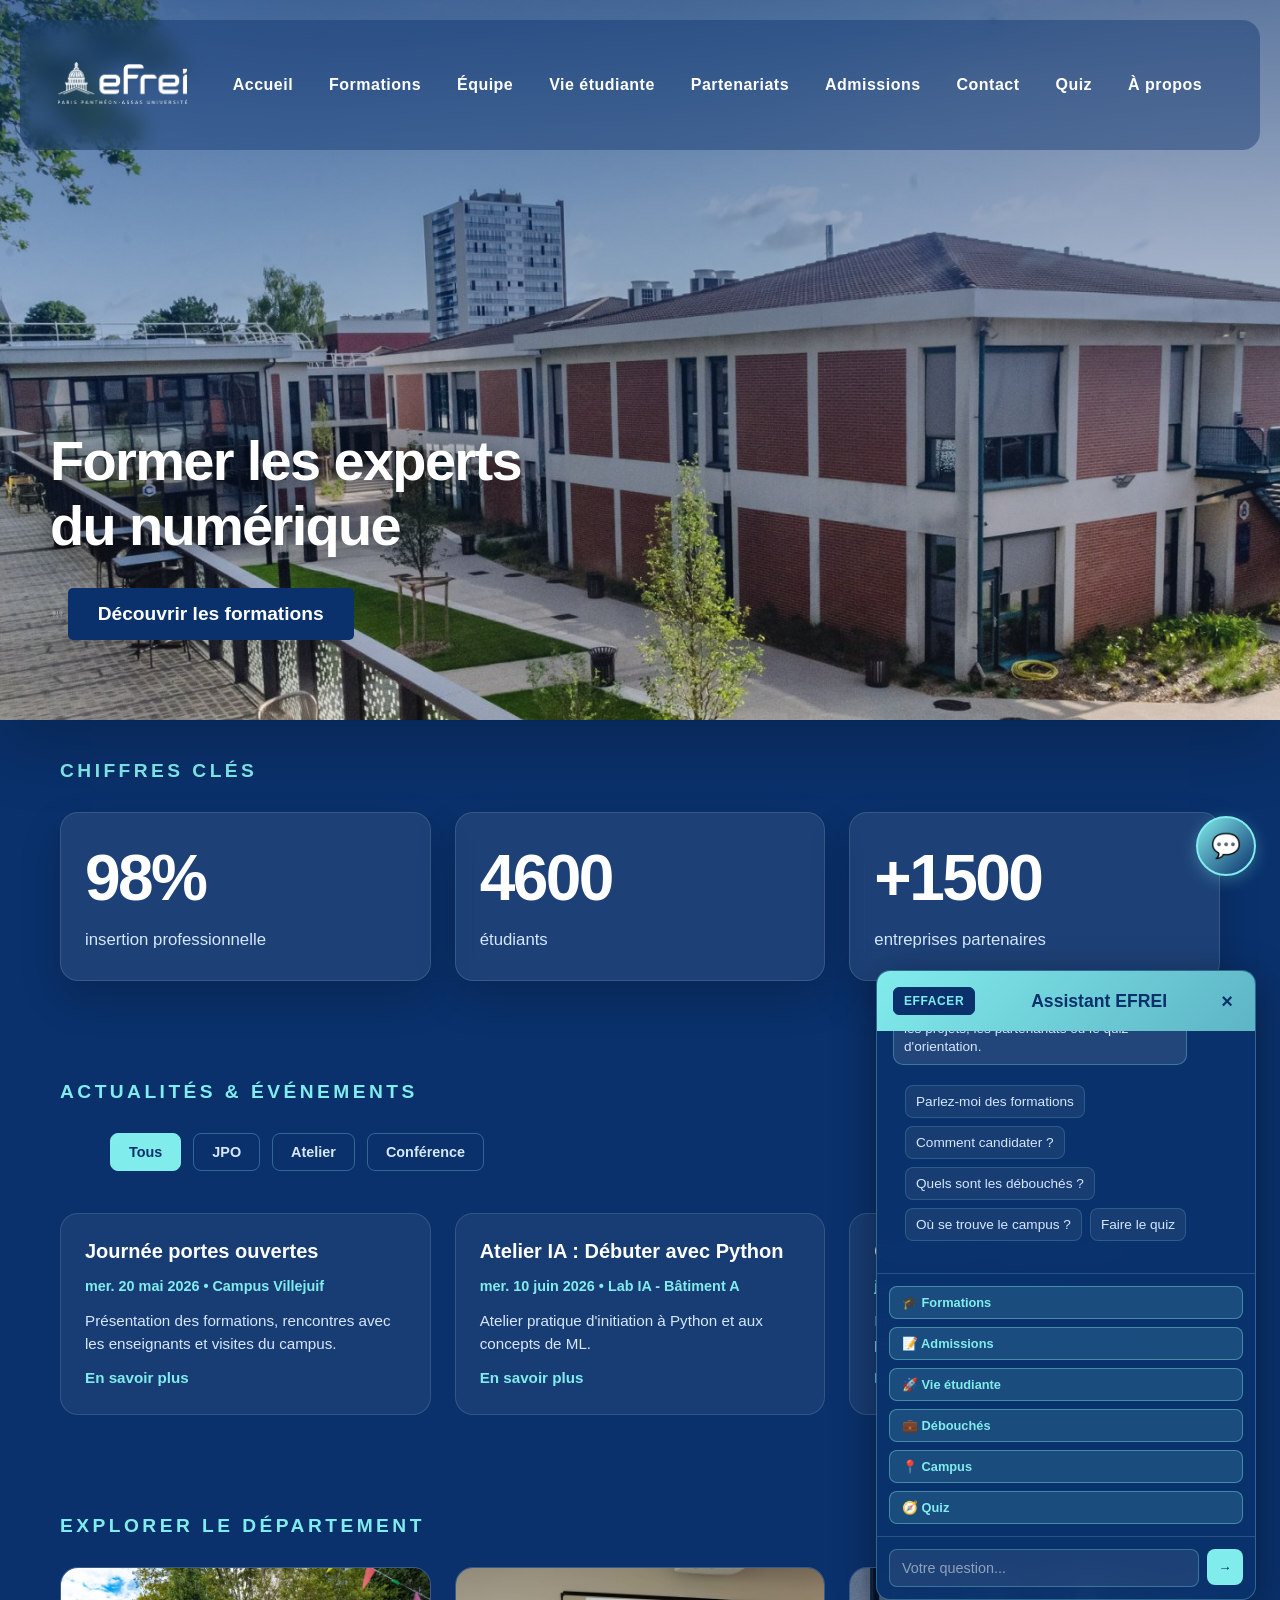
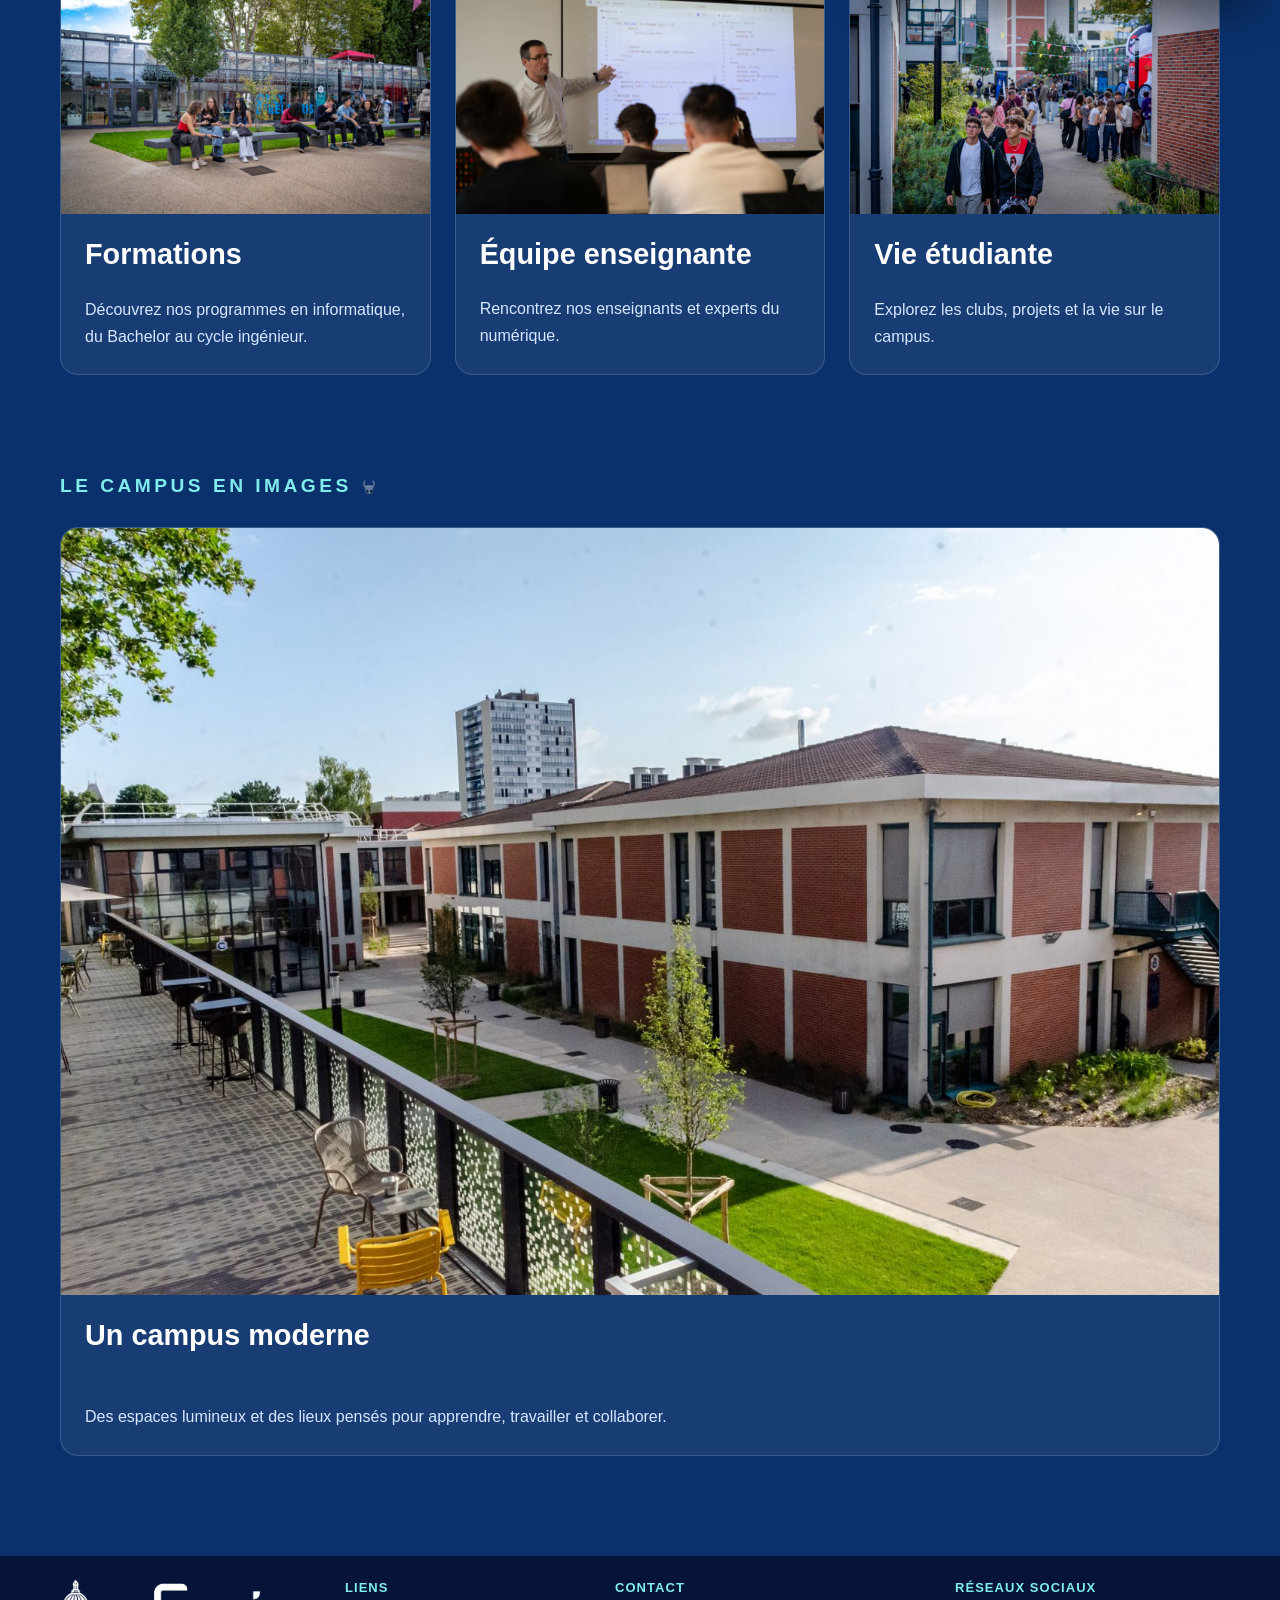
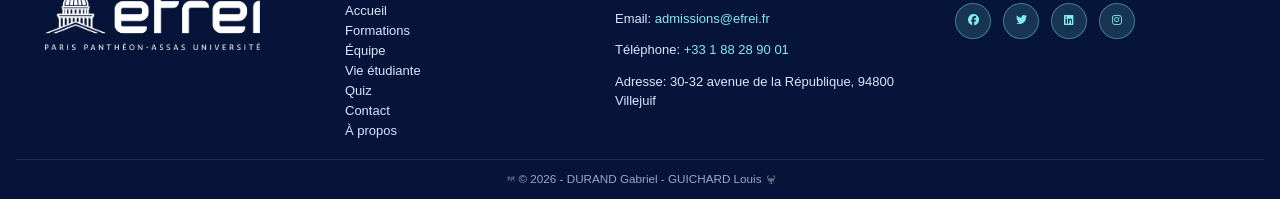
==== commit 71e62328: "Faut juste corriger le chatbot maintenant Co-Authored-By: xxLoops <118184696+xxLoops@users.noreply.g" ====
--- a/html/accueil.html
+++ b/html/accueil.html
@@ -19,10 +19,10 @@
                 <a href="formations.html">Formations</a>
                 <a href="equipe.html">Équipe</a>
                 <a href="vie-etudiante.html">Vie étudiante</a>
-                <a href="quiz.html">Quiz</a>
                 <a href="partenariats.html">Partenariats</a>
                 <a href="admissions.html">Admissions</a>
                 <a href="contact.html">Contact</a>
+                <a href="quiz.html">Quiz</a>
                 <a href="a-propos.html">À propos</a>
                 <button class="nav-toggle" aria-label="Ouvrir le menu" aria-expanded="false" aria-controls="main-nav">☰</button>
             </nav>
--- a/css/style.css
+++ b/css/style.css
@@ -402,6 +402,82 @@
         max-width: 100%;
     }
 }
+
+.page-hero {
+    background: linear-gradient(145deg, rgba(129, 236, 236, 0.12), rgba(255, 255, 255, 0.04)) !important;
+    border: 1px solid rgba(255, 255, 255, 0.18) !important;
+    border-radius: 20px !important;
+    padding: 34px 28px !important;
+    color: #ffffff !important;
+    backdrop-filter: blur(8px) !important;
+    box-shadow: 0 20px 45px rgba(0, 0, 0, 0.2) !important;
+    margin-top: 40px !important;
+    margin-bottom: 40px !important;
+}
+
+.page-hero h1 {
+    margin: 0 0 14px;
+    line-height: 1.15;
+}
+
+.page-hero p {
+    margin: 0;
+    color: #d6e7ff;
+    font-size: 1.1rem;
+    line-height: 1.7;
+    max-width: 900px;
+}
+
+/* Formations page: rounded cards and images */
+.formations-grid {
+    display: grid;
+    grid-template-columns: repeat(auto-fit, minmax(280px, 1fr));
+    gap: 24px;
+}
+
+.formation-card {
+    background: rgba(255, 255, 255, 0.04);
+    border: 1px solid rgba(255, 255, 255, 0.06);
+    border-radius: 16px;
+    overflow: hidden;
+    display: flex;
+    flex-direction: column;
+    transition: transform 0.25s ease, box-shadow 0.25s ease;
+}
+
+.formation-card:hover {
+    transform: translateY(-6px);
+    box-shadow: 0 18px 40px rgba(0,0,0,0.22);
+}
+
+.formation-card-media img,
+.modern-spaces-content img {
+    width: 100%;
+    height: 220px;
+    object-fit: cover;
+    display: block;
+}
+
+.formation-card .formation-card-media {
+    width: 100%;
+}
+
+/* Ensure rounded corners on media within cards */
+.formation-card .formation-card-media img {
+    border-top-left-radius: 16px;
+    border-top-right-radius: 16px;
+}
+
+.modern-spaces-content img {
+    border-radius: 12px;
+}
+
+.about-project-page .page-hero,
+.partners-page .page-hero,
+.admissions-page .page-hero {
+    margin-top: 24px !important;
+}
+
 .campus-image {
     width: 100%;
     max-width: 800px;
@@ -830,9 +906,18 @@
 }
 
 .header-nav .nav-toggle {
-    display: inline-flex !important;
     margin-left: auto;
     margin-right: 0;
+}
+
+/* Mobile: hide links, show burger */
+@media (max-width: 900px) {
+    .header-nav a:not(.logo-link) {
+        display: none !important;
+    }
+    .nav-toggle {
+        display: inline-flex !important;
+    }
 }
 
 /* Desktop: show links, hide burger */
@@ -1040,16 +1125,6 @@
     margin-top: 0;
 }
 
-.formations-hero {
-    background: linear-gradient(145deg, rgba(129, 236, 236, 0.12), rgba(255, 255, 255, 0.04));
-    border: 1px solid rgba(255, 255, 255, 0.18);
-    border-radius: 20px;
-    padding: 34px 28px;
-    color: #ffffff;
-    backdrop-filter: blur(8px);
-    box-shadow: 0 20px 45px rgba(0, 0, 0, 0.2);
-}
-
 .formations-hero h1 {
     margin: 0 0 14px;
     font-size: 3rem;
@@ -1085,6 +1160,120 @@
     margin: 0 0 12px;
     font-size: 2rem;
     letter-spacing: -0.01em;
+}
+
+.modern-spaces-section {
+    margin-top: 60px !important;
+    padding: 0 !important;
+    position: relative;
+    overflow: hidden;
+    border-radius: 12px;
+    min-height: 400px;
+    display: flex;
+    align-items: center;
+}
+
+.modern-spaces-section h2 {
+    display: none;
+}
+
+.modern-spaces-section.with-separator::before {
+    top: 0;
+    z-index: 4;
+}
+
+.modern-spaces-content {
+    display: flex;
+    flex-direction: row;
+    align-items: center;
+    gap: 0;
+    width: 100%;
+    height: 100%;
+    position: relative;
+    z-index: 2;
+}
+
+.modern-spaces-content img {
+    position: absolute;
+    width: 100%;
+    height: 100%;
+    object-fit: cover;
+    z-index: 1;
+    top: 0;
+    left: 0;
+}
+
+.modern-spaces-content::before {
+    content: '';
+    position: absolute;
+    inset: 0;
+    background: linear-gradient(135deg, rgba(10, 49, 108, 0.85) 0%, rgba(10, 49, 108, 0.6) 50%, rgba(10, 49, 108, 0.4) 100%);
+    z-index: 2;
+}
+
+.modern-spaces-text {
+    flex: 0 1 50%;
+    display: flex;
+    flex-direction: column;
+    justify-content: center;
+    padding: 60px 40px;
+    position: relative;
+    z-index: 3;
+    max-width: 600px;
+}
+
+.modern-spaces-text p:first-child {
+    font-size: 1.5rem;
+    font-weight: 700;
+    margin: 0 0 16px;
+    color: #81ECEC;
+}
+
+.modern-spaces-text p:nth-of-type(2) {
+    margin: 0;
+    font-size: 1.05rem;
+    line-height: 1.7;
+    color: #ffffff;
+}
+
+@media (max-width: 768px) {
+    .modern-spaces-section {
+        min-height: 350px;
+    }
+    .modern-spaces-content {
+        flex-direction: column;
+        gap: 24px;
+    }
+    
+    .modern-spaces-content img {
+        width: 100%;
+    }
+
+    .modern-spaces-text {
+        padding: 40px 30px;
+    }
+    
+    .modern-spaces-text p:first-child {
+        font-size: 1.1rem;
+    }
+}
+
+@media (max-width: 480px) {
+    .modern-spaces-section {
+        min-height: 280px;
+    }
+    
+    .modern-spaces-text {
+        padding: 30px 20px;
+    }
+    
+    .modern-spaces-text p:first-child {
+        font-size: 1rem;
+    }
+    
+    .modern-spaces-text p:nth-of-type(2) {
+        font-size: 0.95rem;
+    }
 }
 
 .formations-block p {
@@ -1376,6 +1565,7 @@
     color: #ffffff;
     backdrop-filter: blur(8px);
     box-shadow: 0 20px 45px rgba(0, 0, 0, 0.2);
+    margin-top: 40px;
 }
 
 .quiz-hero h1 {
@@ -1641,6 +1831,7 @@
     color: #ffffff;
     backdrop-filter: blur(8px);
     box-shadow: 0 20px 45px rgba(0, 0, 0, 0.2);
+    margin-top: 40px;
     margin-bottom: 40px;
 }
 
@@ -2177,10 +2368,10 @@
 
 #chatbot-container {
     position: fixed;
-    bottom: -500px;
+    bottom: -700px;
     right: 24px;
-    width: 350px;
-    max-height: 500px;
+    width: 380px;
+    max-height: 70vh;
     background: rgba(10, 49, 108, 0.98);
     border: 1px solid rgba(129, 236, 236, 0.3);
     border-radius: 14px;
@@ -2194,7 +2385,7 @@
 }
 
 #chatbot-container.active {
-    bottom: 100px;
+    bottom: 24px;
 }
 
 .chatbot-header {
@@ -2261,12 +2452,12 @@
 }
 
 .chatbot-message {
-    padding: 10px 12px;
+    padding: 8px 10px;
     border-radius: 10px;
     max-width: 85%;
     word-wrap: break-word;
-    font-size: 0.95rem;
-    line-height: 1.4;
+    font-size: 0.85rem;
+    line-height: 1.3;
 }
 
 .user-message {
@@ -2298,7 +2489,7 @@
     padding: 8px 12px;
     border-radius: 8px;
     cursor: pointer;
-    font-size: 0.85rem;
+    font-size: 0.8rem;
     font-weight: 600;
     transition: all 0.2s ease;
     text-align: left;
@@ -2333,6 +2524,27 @@
     outline: none;
     border-color: #81ECEC;
     background: rgba(255, 255, 255, 0.12);
+}
+
+@media (max-width: 480px) {
+    #chatbot-container {
+        right: 12px;
+        left: 12px;
+        width: auto;
+        max-height: 75vh;
+        bottom: -900px;
+    }
+
+    #chatbot-container.active {
+        bottom: 12px;
+        right: 12px;
+        left: 12px;
+    }
+
+    #chatbot-bubble {
+        right: 16px;
+        bottom: 16px;
+    }
 }
 
 #chatbot-input::placeholder {
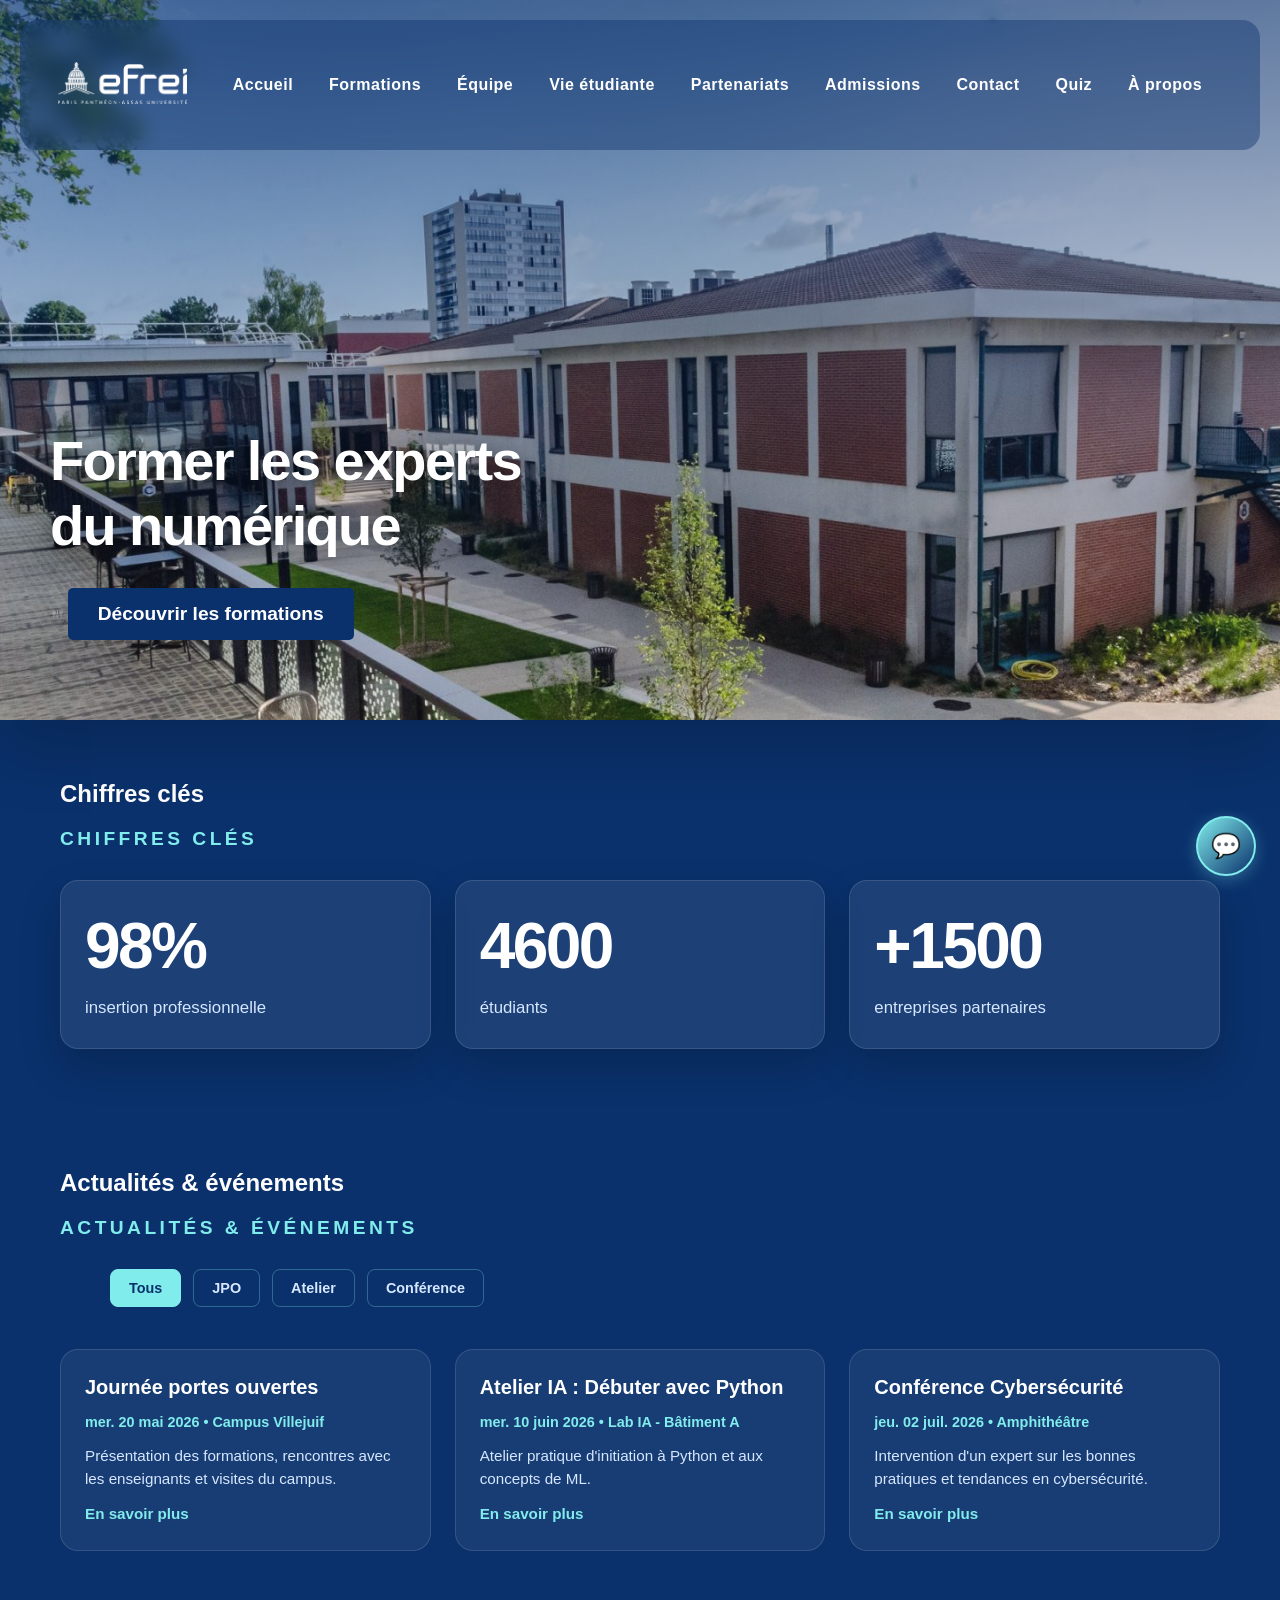
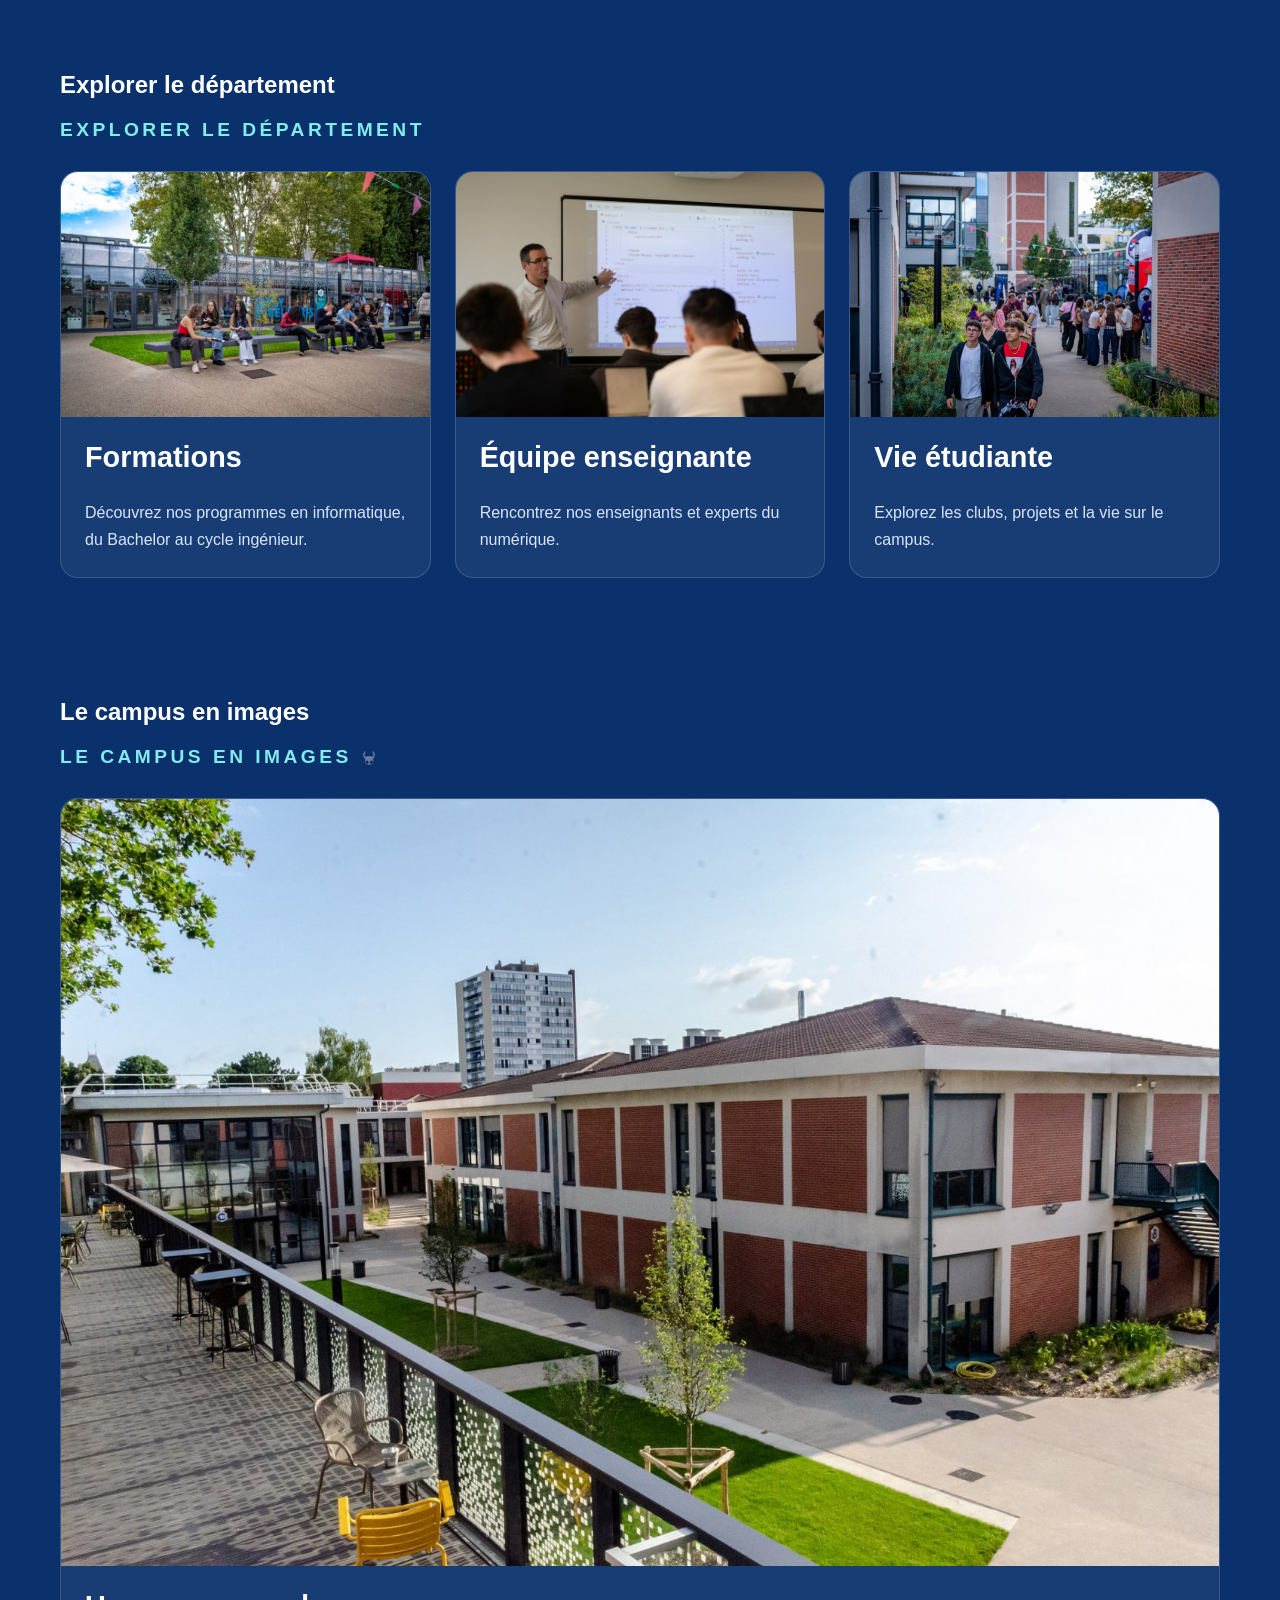
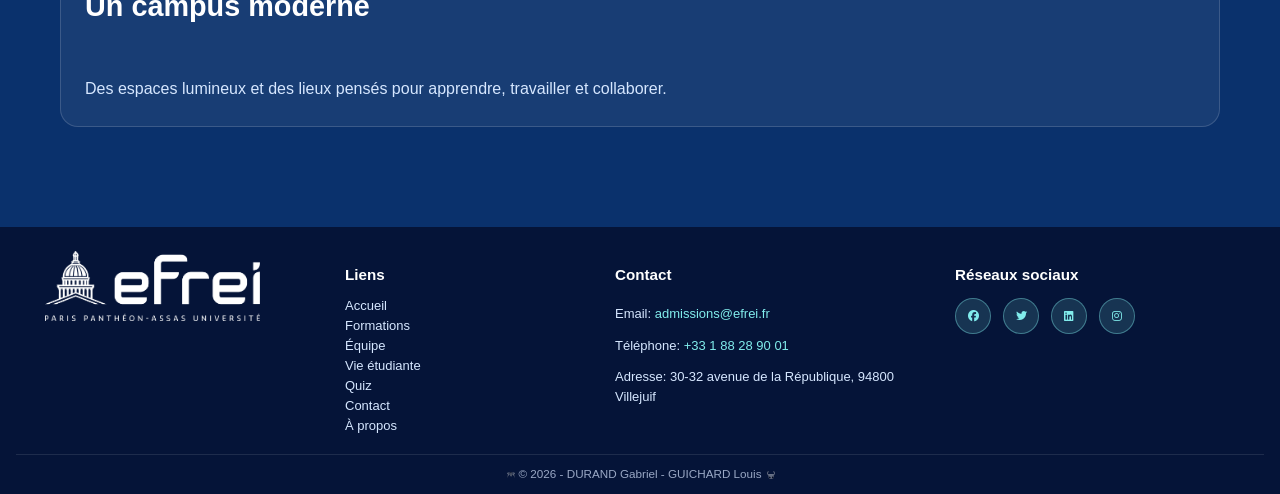
==== commit 1423a22e: "Finalisation projet (validation w3) Co-Authored-By: xxLoops <118184696+xxLoops@users.noreply.github." ====
--- a/html/accueil.html
+++ b/html/accueil.html
@@ -9,7 +9,7 @@
     <link rel="stylesheet" href="https://cdnjs.cloudflare.com/ajax/libs/font-awesome/6.5.0/css/all.min.css">
 </head>
 <body class="accueil-page">
-    <section class="hero-section">
+    <div class="hero-section">
         <header>
             <nav class="header-nav" id="main-nav">
                 <a class="logo-link" href="accueil.html">
@@ -28,14 +28,15 @@
             </nav>
         </header>
 
-        <main>
+    <main>
             <h1>Former les experts du numérique</h1>
             <img class="easteregg-mark" src="../data/EasterEgg1.png" alt="" aria-hidden="true">
             <a href="formations.html" class="cta-button">Découvrir les formations</a>
         </main>
-    </section>
+    </div>
 
     <section class="stats-section" id="chiffres-cles">
+        <h2>Chiffres clés</h2>
         <p class="section-subtitle">CHIFFRES CLÉS</p>
         <div class="stats-grid">
             <article class="stat-card">
@@ -54,12 +55,14 @@
     </section>
 
     <section id="agenda" class="agenda-section">
+        <h2>Actualités &amp; événements</h2>
         <p class="section-subtitle">Actualités & événements</p>
-        <div id="agenda-filters" class="filters" aria-label="Filtres événements"></div>
+        <div id="agenda-filters" class="filters" role="group" aria-label="Filtres événements"></div>
         <div id="agenda-cards" class="agenda-cards"></div>
     </section>
 
     <section class="quick-section">
+        <h2>Explorer le département</h2>
         <p class="section-subtitle">Explorer le département</p>
         <div class="quick-grid">
             <a class="quick-card" href="formations.html" data-overlay-text="Découvrir">
@@ -96,6 +99,7 @@
     </section>
 
     <section class="quick-section">
+        <h2>Le campus en images</h2>
         <p class="section-subtitle">Le campus en images <img class="easteregg-mark" src="../data/EasterEgg2.png" alt="" aria-hidden="true"></p>
         <div class="quick-grid">
             <article class="quick-card">
@@ -116,7 +120,7 @@
                 <img src="../data/LOGO_EFREI-PRINT_EFREI-WEB.png" alt="Logo EFREI" class="footer-logo">
             </div>
             <div class="footer-section">
-                <h4>Liens</h4>
+                <h3>Liens</h3>
                 <ul>
                     <li><a href="accueil.html">Accueil</a></li>
                     <li><a href="formations.html">Formations</a></li>
@@ -128,13 +132,13 @@
                 </ul>
             </div>
             <div class="footer-section">
-                <h4>Contact</h4>
+                <h3>Contact</h3>
                 <p>Email: <a href="mailto:admissions@efrei.fr">admissions@efrei.fr</a></p>
                 <p>Téléphone: <a href="tel:+33188289001">+33 1 88 28 90 01</a></p>
                 <p>Adresse: 30-32 avenue de la République, 94800 Villejuif</p>
             </div>
             <div class="footer-section">
-                <h4>Réseaux sociaux</h4>
+                <h3>Réseaux sociaux</h3>
                 <div class="social-links">
                     <a href="https://www.facebook.com/EfreiParis" target="_blank" aria-label="Suivre EFREI sur Facebook"><i class="fab fa-facebook"></i></a>
                     <a href="https://twitter.com/efrei_paris" target="_blank" aria-label="Suivre EFREI sur Twitter"><i class="fab fa-twitter"></i></a>
@@ -148,7 +152,6 @@
         </div>
     </footer>
 
-    <!-- Chatbot -->
     <button id="chatbot-bubble" title="Assistant EFREI">💬</button>
     <div id="chatbot-container">
         <div class="chatbot-header">
--- a/css/style.css
+++ b/css/style.css
@@ -1,7 +1,18 @@
+@import url('https://fonts.googleapis.com/css2?family=Poppins:wght@400;600;700&display=swap');
+
+/* ===== Brand tokens and global reset ===== */
+:root {
+    --efrei-blue: #0A316C;
+    --efrei-blue-dark: #051438;
+    --efrei-cyan: #81ECEC;
+    --efrei-yellow: #FDCB6E;
+    --efrei-white: #ffffff;
+    --efrei-text-soft: #d6e7ff;
+}
+
 *, *::before, *::after {
     box-sizing: border-box;
 }
-@import url('https://fonts.googleapis.com/css2?family=Poppins:wght@400;600;700&display=swap');
 
 body {
     font-family: 'Poppins', Arial, sans-serif;
@@ -11,6 +22,11 @@
     min-height: 100vh;
     overflow-x: hidden;
 }
+html {
+    overflow-x: hidden;
+}
+
+/* ===== Home page sections: stats and quick links ===== */
 .accueil-page .hero-section {
     padding-top: 120px;
 }
@@ -232,6 +248,7 @@
     font-size: 1.05em;
     line-height: 1.5;
 }
+/* ===== Home hero and primary navigation ===== */
 .hero-section {
     position: relative;
     display: flex;
@@ -418,6 +435,8 @@
 .page-hero h1 {
     margin: 0 0 14px;
     line-height: 1.15;
+    overflow-wrap: anywhere;
+    word-break: break-word;
 }
 
 .page-hero p {
@@ -533,6 +552,8 @@
 .cta-button:hover {
     background-color: #062147;
 }
+
+/* ===== Shared footer ===== */
 footer {
     background-color: #051438;
     color: #ffffff;
@@ -744,6 +765,7 @@
     margin: 0;
 }
 
+/* ===== Small decorative easter egg marks ===== */
 .easteregg-mark {
     display: inline-block;
     width: 0.7em;
@@ -754,6 +776,7 @@
     margin-left: 2px;
 }
 
+/* ===== Fixed headers on inner pages ===== */
 .formations-page .site-header,
 .quiz-page .site-header,
 .contact-page .site-header,
@@ -774,7 +797,7 @@
     z-index: 30;
 }
 
-/* About page specific styles */
+/* ===== About page ===== */
 .about-project-page .about-hero {
     background: linear-gradient(135deg, rgba(10,49,108,0.95) 0%, rgba(10,49,108,0.85) 60%);
     color: #ffffff;
@@ -789,6 +812,8 @@
 .about-project-page .about-hero h1 {
     font-size: 2.6rem;
     margin: 0 0 8px;
+    overflow-wrap: anywhere;
+    word-break: break-word;
 }
 .about-project-page .lead {
     color: #81ECEC;
@@ -839,16 +864,13 @@
     border-radius: 10px;
 }
 
-.choices, .technologies, .quality-grid, .mockup-preview-grid {
+.choices, .technologies, .quality-grid {
     max-width: 1100px;
     margin: 20px auto;
     padding: 0 20px 30px;
 }
 .quality-grid ul { list-style: none; padding:0; display:grid; grid-template-columns: repeat(auto-fit,minmax(200px,1fr)); gap:12px; }
 .quality-grid ul li { background: rgba(255,255,255,0.03); padding:12px; border-radius:8px; }
-
-.mockups { display:grid; grid-template-columns: repeat(auto-fit,minmax(220px,1fr)); gap:16px; }
-.mockup-card { background: rgba(255,255,255,0.03); padding:16px; border-radius:12px; }
 
 @media (max-width: 640px) {
     .about-project-page .about-hero { padding: 40px 12px; clip-path:none; }
@@ -856,7 +878,7 @@
     .social-links a { width: auto; height: auto; padding: 6px 10px; border-radius: 6px; }
 }
 
-/* Partners page styles */
+/* ===== Partners page ===== */
 .partners-page .partners-hero {
     background: linear-gradient(135deg, rgba(10,49,108,0.95) 0%, rgba(10,49,108,0.8) 60%);
     color: #fff;
@@ -889,7 +911,7 @@
     .career-table { min-width:640px; }
 }
 
-/* Mobile navigation styles */
+/* ===== Mobile navigation ===== */
 .nav-toggle {
     display: inline-flex;
     background: transparent;
@@ -966,7 +988,7 @@
     background: rgba(5, 20, 40, 0.75) !important;
     display: block !important;
     padding: 0 !important;
-    z-index: 2000 !important; /* au-dessus du chatbot */
+    z-index: 2000 !important;
     overflow-y: auto !important;
     overflow-x: hidden !important;
     backdrop-filter: blur(8px);
@@ -1129,6 +1151,8 @@
     margin: 0 0 14px;
     font-size: 3rem;
     line-height: 1.15;
+    overflow-wrap: anywhere;
+    word-break: break-word;
 }
 
 .formations-hero p {
@@ -1408,11 +1432,27 @@
     letter-spacing: 0.08em;
 }
 
+/* Charte: content lists use triangular bullets instead of classic dots. */
 .formation-card ul {
     margin: 0;
-    padding-left: 20px;
+    padding-left: 0;
+    list-style: none;
     color: #ffffff;
     line-height: 1.7;
+}
+
+.formation-card ul li {
+    position: relative;
+    padding-left: 22px;
+}
+
+.formation-card ul li::before {
+    content: '▶';
+    position: absolute;
+    left: 0;
+    color: #ffffff;
+    font-size: 0.78em;
+    line-height: 2.1;
 }
 
 .formation-link {
@@ -1517,8 +1557,27 @@
 }
 
 @media (max-width: 600px) {
+    body:not(.accueil-page) main {
+        padding: 120px 14px 12px;
+    }
+
+    .page-hero,
+    .about-project-page .about-hero,
+    .partners-page .partners-hero,
+    .admissions-page .partners-hero,
+    .admissions-page .admissions-hero,
+    .formations-hero,
+    .quiz-hero,
+    .contact-hero,
+    .team-hero,
+    .student-hero {
+        margin-top: 18px !important;
+        margin-bottom: 24px !important;
+        padding: 24px 18px !important;
+    }
+
     .formations-content {
-        padding: 190px 14px 12px;
+        padding: 130px 14px 12px;
     }
 
     .formations-hero {
@@ -1548,6 +1607,7 @@
     }
 }
 
+/* ===== Quiz page ===== */
 .quiz-content {
     max-width: 1100px;
     width: 100%;
@@ -1572,7 +1632,8 @@
     margin: 0 0 14px;
     font-size: 2.6rem;
     line-height: 1.15;
-    white-space: nowrap;
+    overflow-wrap: anywhere;
+    word-break: break-word;
 }
 
 .quiz-hero p {
@@ -1605,6 +1666,7 @@
     justify-content: space-between;
     gap: 20px;
     padding: 20px 22px;
+    min-width: 0;
 }
 
 .quiz-kicker {
@@ -1636,7 +1698,8 @@
     margin: 0;
     color: #d6e7ff;
     font-weight: 600;
-    white-space: nowrap;
+    white-space: normal;
+    overflow-wrap: anywhere;
 }
 
 .quiz-card,
@@ -1649,6 +1712,8 @@
 .quiz-result h2 {
     margin: 0 0 10px;
     font-size: 2rem;
+    overflow-wrap: anywhere;
+    word-break: break-word;
 }
 
 .quiz-help,
@@ -1675,6 +1740,8 @@
     font: inherit;
     cursor: pointer;
     transition: transform 0.2s ease, border-color 0.2s ease, background-color 0.2s ease;
+    overflow-wrap: anywhere;
+    word-break: break-word;
 }
 
 .quiz-option:hover {
@@ -1744,9 +1811,24 @@
 
 .quiz-result ul {
     margin: 18px 0 0;
-    padding-left: 20px;
+    padding-left: 0;
+    list-style: none;
     color: #ffffff;
     line-height: 1.8;
+}
+
+.quiz-result li {
+    position: relative;
+    padding-left: 22px;
+}
+
+.quiz-result li::before {
+    content: '▶';
+    position: absolute;
+    left: 0;
+    color: #ffffff;
+    font-size: 0.72em;
+    line-height: 2.5;
 }
 
 @media (max-width: 900px) {
@@ -1776,7 +1858,7 @@
 
 @media (max-width: 600px) {
     .quiz-content {
-        padding: 190px 14px 12px;
+        padding: 130px 14px 12px;
     }
 
     .quiz-hero {
@@ -1808,7 +1890,7 @@
     }
 }
 
-/* ======================== CONTACT PAGE ======================== */
+/* ======================== CONTACT / TEAM / STUDENT LIFE PAGES ======================== */
 .contact-content,
 .team-content,
 .student-life-content {
@@ -1841,6 +1923,8 @@
     margin: 0 0 14px;
     font-size: 2.8rem;
     line-height: 1.15;
+    overflow-wrap: anywhere;
+    word-break: break-word;
 }
 
 .contact-hero p,
@@ -2124,6 +2208,172 @@
     border-radius: 4px;
 }
 
+/* ===== Public professor profiles ===== */
+.professors-section {
+    margin: 56px 0;
+}
+
+.professors-heading {
+    max-width: 980px;
+    margin-bottom: 28px;
+}
+
+.professors-heading h2 {
+    margin: 0 0 14px;
+    color: #ffffff;
+    font-size: 2rem;
+    line-height: 1.2;
+}
+
+.professors-heading p {
+    margin: 0;
+    color: #d6e7ff;
+    font-size: 1.02rem;
+    line-height: 1.7;
+}
+
+.professors-heading .section-subtitle {
+    margin-bottom: 12px;
+}
+
+.professors-heading .professors-note {
+    margin-top: 10px;
+    color: #81ECEC;
+    font-weight: 700;
+}
+
+.professors-grid {
+    display: grid;
+    grid-template-columns: repeat(auto-fit, minmax(260px, 1fr));
+    gap: 20px;
+}
+
+.professor-card {
+    display: flex;
+    flex-direction: column;
+    min-height: 100%;
+    padding: 20px;
+    background: linear-gradient(145deg, rgba(129, 236, 236, 0.10), rgba(255, 255, 255, 0.035));
+    border: 1px solid rgba(255, 255, 255, 0.14);
+    border-radius: 14px;
+    color: #ffffff;
+    transition: transform 0.25s ease, border-color 0.25s ease, background-color 0.25s ease;
+}
+
+.professor-card:hover {
+    transform: translateY(-5px);
+    border-color: rgba(129, 236, 236, 0.7);
+    background-color: rgba(255, 255, 255, 0.06);
+}
+
+.professor-card-header {
+    display: flex;
+    gap: 14px;
+    align-items: flex-start;
+    margin-bottom: 14px;
+}
+
+.professor-initials {
+    display: inline-flex;
+    flex: 0 0 48px;
+    width: 48px;
+    height: 48px;
+    align-items: center;
+    justify-content: center;
+    border-radius: 50%;
+    background: linear-gradient(135deg, #81ECEC, #0A316C);
+    color: #ffffff;
+    font-size: 0.95rem;
+    font-weight: 800;
+    border: 1px solid rgba(255, 255, 255, 0.28);
+}
+
+.professor-card h3 {
+    margin: 0 0 8px;
+    color: #ffffff;
+    font-size: 1.18rem;
+    line-height: 1.25;
+}
+
+.professor-role {
+    margin: 0;
+    color: #81ECEC;
+    font-size: 0.82rem;
+    font-weight: 700;
+    line-height: 1.45;
+}
+
+.professor-description {
+    margin: 0 0 14px;
+    color: #d6e7ff;
+    font-size: 0.94rem;
+    line-height: 1.65;
+}
+
+.professor-domains {
+    display: flex;
+    flex-wrap: wrap;
+    gap: 8px;
+    margin: 0 0 18px;
+    padding: 0;
+    list-style: none;
+}
+
+.professor-domains li {
+    padding: 6px 10px;
+    border: 1px solid rgba(129, 236, 236, 0.42);
+    border-radius: 999px;
+    background: rgba(129, 236, 236, 0.10);
+    color: #ffffff;
+    font-size: 0.78rem;
+    font-weight: 700;
+    line-height: 1.25;
+}
+
+.professor-source {
+    display: inline-flex;
+    align-items: center;
+    width: fit-content;
+    margin-top: auto;
+    color: #0A316C;
+    background: #81ECEC;
+    text-decoration: none;
+    border-radius: 999px;
+    padding: 9px 13px;
+    font-size: 0.82rem;
+    font-weight: 800;
+    transition: transform 0.2s ease, background-color 0.2s ease;
+}
+
+.professor-source:hover {
+    background: #a2f6f6;
+    transform: translateY(-2px);
+}
+
+@media (max-width: 900px) {
+    .professors-grid {
+        grid-template-columns: repeat(2, minmax(0, 1fr));
+    }
+}
+
+@media (max-width: 600px) {
+    .professors-section {
+        margin: 40px 0;
+    }
+
+    .professors-heading h2 {
+        font-size: 1.55rem;
+    }
+
+    .professors-grid {
+        grid-template-columns: 1fr;
+    }
+
+    .professor-card {
+        padding: 18px;
+    }
+}
+
 .team-values {
     margin-top: 50px;
 }
@@ -2181,10 +2431,20 @@
 }
 
 .club-category li {
+    position: relative;
     color: #d6e7ff;
-    padding: 8px 0;
+    padding: 8px 0 8px 22px;
     border-bottom: 1px solid rgba(255, 255, 255, 0.08);
     font-size: 0.95rem;
+}
+
+.club-category li::before {
+    content: '▶';
+    position: absolute;
+    left: 0;
+    color: #ffffff;
+    font-size: 0.72em;
+    line-height: 2.4;
 }
 
 .club-category li a {
@@ -2306,7 +2566,7 @@
     .contact-content,
     .team-content,
     .student-life-content {
-        padding: 190px 14px 12px;
+        padding: 130px 14px 12px;
     }
 
     .contact-hero,
@@ -2338,6 +2598,13 @@
         width: 100%;
         margin: 8px 0;
     }
+}
+
+/* ===== Chatbot ===== */
+.chatbot-open {
+    overflow: hidden;
+    overscroll-behavior: none;
+    touch-action: none;
 }
 
 /* ======================== CHATBOT STYLES ======================== */
@@ -2368,24 +2635,34 @@
 
 #chatbot-container {
     position: fixed;
-    bottom: -700px;
     right: 24px;
-    width: 380px;
-    max-height: 70vh;
+    bottom: 24px;
+    width: 420px;
+    height: 640px;
+    max-height: calc(100dvh - 48px);
     background: rgba(10, 49, 108, 0.98);
     border: 1px solid rgba(129, 236, 236, 0.3);
-    border-radius: 14px;
+    border-radius: 18px;
     box-shadow: 0 10px 40px rgba(0, 0, 0, 0.4);
     display: flex;
     flex-direction: column;
     overflow: hidden;
     backdrop-filter: blur(10px);
-    transition: bottom 0.3s ease;
+    transform: translate3d(0, calc(100% + 40px), 0);
+    opacity: 0;
+    visibility: hidden;
+    pointer-events: none;
+    transition: transform 0.3s ease, opacity 0.2s ease, visibility 0s linear 0.3s;
+    will-change: transform;
     z-index: 999;
 }
 
 #chatbot-container.active {
-    bottom: 24px;
+    transform: translate3d(0, 0, 0);
+    opacity: 1;
+    visibility: visible;
+    pointer-events: auto;
+    transition: transform 0.3s ease, opacity 0.2s ease;
 }
 
 .chatbot-header {
@@ -2395,6 +2672,7 @@
     display: flex;
     justify-content: space-between;
     align-items: center;
+    gap: 12px;
 }
 
 .chatbot-header h3 {
@@ -2417,6 +2695,7 @@
     justify-content: center;
     font-weight: bold;
     transition: transform 0.2s ease;
+    flex: 0 0 auto;
 }
 
 #chatbot-close:hover {
@@ -2493,6 +2772,7 @@
     font-weight: 600;
     transition: all 0.2s ease;
     text-align: left;
+    overflow-wrap: anywhere;
 }
 
 .chatbot-quick-btn:hover {
@@ -2510,6 +2790,7 @@
 
 #chatbot-input {
     flex: 1;
+    min-width: 0;
     background: rgba(255, 255, 255, 0.08);
     border: 1px solid rgba(129, 236, 236, 0.3);
     border-radius: 8px;
@@ -2524,27 +2805,6 @@
     outline: none;
     border-color: #81ECEC;
     background: rgba(255, 255, 255, 0.12);
-}
-
-@media (max-width: 480px) {
-    #chatbot-container {
-        right: 12px;
-        left: 12px;
-        width: auto;
-        max-height: 75vh;
-        bottom: -900px;
-    }
-
-    #chatbot-container.active {
-        bottom: 12px;
-        right: 12px;
-        left: 12px;
-    }
-
-    #chatbot-bubble {
-        right: 16px;
-        bottom: 16px;
-    }
 }
 
 #chatbot-input::placeholder {
@@ -2564,6 +2824,7 @@
     display: flex;
     align-items: center;
     justify-content: center;
+    flex: 0 0 auto;
 }
 
 .chatbot-send-btn:hover {
@@ -2575,23 +2836,23 @@
     transform: scale(0.95);
 }
 
-/* Mobile responsive */
-@media (max-width: 480px) {
+@media (max-width: 480px) {
+    #chatbot-bubble {
+        right: 16px;
+        bottom: 16px;
+        width: 56px;
+        height: 56px;
+        font-size: 22px;
+    }
+
     #chatbot-container {
-        width: calc(100% - 48px);
-        max-width: none;
-        bottom: -500px;
-        right: 24px;
-        left: 24px;
-    }
-
-    #chatbot-container.active {
-        bottom: 100px;
-    }
-
-    #chatbot-bubble {
-        bottom: 20px;
-        right: 20px;
+        left: 12px;
+        right: 12px;
+        bottom: 12px;
+        width: auto;
+        max-height: calc(100dvh - 24px);
+        border-radius: 16px;
+        transform: translate3d(0, calc(100% + 28px), 0);
     }
 
     .chatbot-message {
@@ -2620,5 +2881,63 @@
     }
 }
 
-/* import appended styles */
-@import url('./_append.css');
+/* Désactive les anciens gros boutons rapides du chatbot */
+.chatbot-quick-buttons,
+.quick-buttons,
+.quick-replies {
+    display: none !important;
+}
+
+/* Suggestions dans la conversation */
+.chatbot-suggestions {
+    display: flex;
+    flex-wrap: wrap;
+    gap: 8px;
+    align-self: flex-start;
+    max-width: 100%;
+    margin-top: 2px;
+}
+
+.chatbot-suggestion-btn {
+    background: rgba(129, 236, 236, 0.12);
+    border: 1px solid rgba(129, 236, 236, 0.45);
+    color: #dffefe;
+    padding: 8px 12px;
+    border-radius: 999px;
+    cursor: pointer;
+    font-family: 'Poppins', Arial, sans-serif;
+    font-size: 0.78rem;
+    font-weight: 600;
+    line-height: 1.3;
+    transition: transform 0.2s ease, background-color 0.2s ease, border-color 0.2s ease;
+}
+
+.chatbot-suggestion-btn:hover {
+    background: rgba(129, 236, 236, 0.28);
+    border-color: #81ECEC;
+    transform: translateY(-2px);
+}
+
+.chatbot-route {
+    align-self: flex-start;
+}
+
+.chatbot-cta {
+    display: inline-flex;
+    align-items: center;
+    justify-content: center;
+    background: #81ECEC;
+    color: #0A316C;
+    text-decoration: none;
+    border-radius: 999px;
+    padding: 9px 14px;
+    font-size: 0.82rem;
+    font-weight: 800;
+    transition: transform 0.2s ease, background-color 0.2s ease;
+}
+
+.chatbot-cta:hover {
+    background: #a2f6f6;
+    transform: translateY(-2px);
+}
+
--- a/css/_append.css
+++ b/css/_append.css
@@ -113,13 +113,12 @@
     line-height: 1.7;
 }
 
-/* Card grids and layouts */
+/* ===== About / partners / admissions shared sections ===== */
 .about-project-page .member-grid,
 .about-project-page .process-timeline,
 .about-project-page .choices,
 .about-project-page .technologies,
 .about-project-page .quality-grid,
-.about-project-page .mockup-preview-grid,
 .partners-page .partners-metrics,
 .partners-page .career-timeline,
 .partners-page .metiers,
@@ -138,7 +137,6 @@
 .about-project-page .choices h2,
 .about-project-page .technologies h2,
 .about-project-page .quality-grid h2,
-.about-project-page .mockup-preview-grid h2,
 .partners-page .partners-metrics h2,
 .partners-page .career-timeline h2,
 .partners-page .metiers h2,
@@ -159,7 +157,6 @@
     .about-project-page .choices h2,
     .about-project-page .technologies h2,
     .about-project-page .quality-grid h2,
-    .about-project-page .mockup-preview-grid h2,
     .partners-page .partners-metrics h2,
     .partners-page .career-timeline h2,
     .partners-page .metiers h2,
@@ -179,7 +176,6 @@
     .about-project-page .choices h2,
     .about-project-page .technologies h2,
     .about-project-page .quality-grid h2,
-    .about-project-page .mockup-preview-grid h2,
     .partners-page .partners-metrics h2,
     .partners-page .career-timeline h2,
     .partners-page .metiers h2,
@@ -195,7 +191,6 @@
 
 .about-project-page .members,
 .about-project-page .timeline-grid,
-.about-project-page .mockups,
 .partners-page .metrics-grid,
 .admissions-page .paths-grid,
 .partners-page .company-cards {
@@ -207,7 +202,6 @@
 @media (max-width: 768px) {
     .about-project-page .members,
     .about-project-page .timeline-grid,
-    .about-project-page .mockups,
     .partners-page .metrics-grid,
     .admissions-page .paths-grid,
     .partners-page .company-cards {
@@ -219,7 +213,6 @@
 @media (max-width: 480px) {
     .about-project-page .members,
     .about-project-page .timeline-grid,
-    .about-project-page .mockups,
     .partners-page .metrics-grid,
     .admissions-page .paths-grid,
     .partners-page .company-cards {
@@ -228,10 +221,9 @@
     }
 }
 
-/* Card styles */
+/* ===== Shared cards ===== */
 .about-project-page .member-card,
 .about-project-page .timeline-item,
-.about-project-page .mockup-card,
 .partners-page .metric-card,
 .admissions-page .path-card,
 .partners-page .company-card,
@@ -246,7 +238,6 @@
 
 .about-project-page .member-card:hover,
 .about-project-page .timeline-item:hover,
-.about-project-page .mockup-card:hover,
 .partners-page .metric-card:hover,
 .admissions-page .path-card:hover,
 .partners-page .company-card:hover,
@@ -256,25 +247,27 @@
     background: rgba(255, 255, 255, 0.1);
 }
 
-.about-project-page .member-card img,
-.about-project-page .mockup-card img {
-    width: 100%;
-    height: 180px;
+.about-project-page .member-card img {
+    display: block;
+    width: 118px;
+    height: 118px;
     object-fit: cover;
-    margin-bottom: 16px;
+    object-position: center;
+    margin: 0 auto 16px;
+    border-radius: 50%;
+    border: 2px solid rgba(129, 236, 236, 0.42);
 }
 
 @media (max-width: 480px) {
-    .about-project-page .member-card img,
-    .about-project-page .mockup-card img {
-        height: 140px;
+    .about-project-page .member-card img {
+        width: 96px;
+        height: 96px;
         margin-bottom: 12px;
     }
 }
 
 .about-project-page .member-card h3,
 .about-project-page .timeline-item strong,
-.about-project-page .mockup-card h4,
 .partners-page .metric-card h3,
 .admissions-page .path-card h3,
 .partners-page .company-card h3 {
@@ -286,7 +279,6 @@
 .about-project-page .member-card .role,
 .about-project-page .member-card .bio,
 .about-project-page .timeline-item p,
-.about-project-page .mockup-card p,
 .partners-page .metric-card p,
 .admissions-page .path-card p,
 .partners-page .company-card p,
@@ -300,7 +292,7 @@
     margin: 0;
 }
 
-/* Partnerships metrics - enlargement */
+/* ===== Partnerships metrics ===== */
 .partners-page .metric-card h3 {
     font-size: 30px !important;
     line-height: 1.15 !important;
@@ -312,7 +304,7 @@
     line-height: 1.55 !important;
 }
 
-/* Lists */
+/* ===== Lists ===== */
 .about-project-page .quality-grid ul,
 .about-project-page .technologies ul,
 .admissions-page .steps-list {
@@ -341,10 +333,22 @@
 
 .about-project-page .quality-grid ul li,
 .about-project-page .technologies li {
+    position: relative;
     padding: 12px 14px;
+    padding-left: 36px;
     border-radius: 12px;
     background: rgba(255, 255, 255, 0.04);
     border: 1px solid rgba(255, 255, 255, 0.08);
+}
+
+.about-project-page .quality-grid ul li::before,
+.about-project-page .technologies li::before {
+    content: '▶';
+    position: absolute;
+    left: 14px;
+    top: 13px;
+    color: #ffffff;
+    font-size: 0.72em;
 }
 
 .admissions-page .steps-list li {
@@ -838,7 +842,6 @@
 
     .about-project-page .members,
     .about-project-page .timeline-grid,
-    .about-project-page .mockups,
     .partners-page .metrics-grid,
     .admissions-page .paths-grid,
     .partners-page .company-cards,
